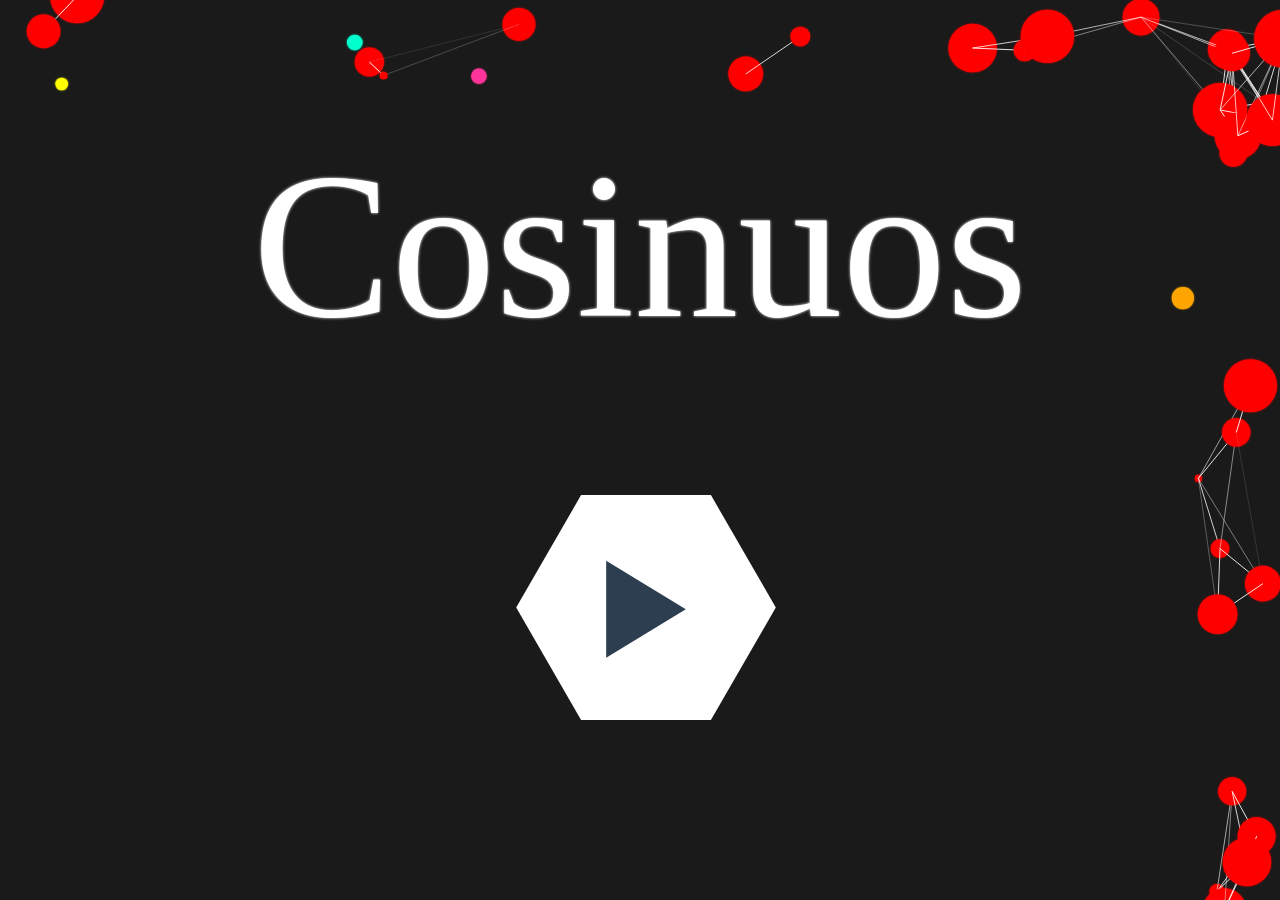
==== index.html @ 5cd54910 "Update index.html" ====
<!DOCTYPE html>
<html>
<head>
<meta charset="UTF-8" />
<title>Cosinuos</title>

<meta name="viewport" content="width=device-width, user-scalable=no, initial-scale=1, maximum-scale=1">

<style>
a{cursor:pointer;}
html,body,div,dl,dt,dd,ul,ol,li,h1,h2,h3,h4,h5,h6,pre,code,form,fieldset,legend,input,textarea,p,blockquote,th,td{margin:0;padding:0;}
table{border-collapse:collapse;border-spacing:0;}
fieldset,img{border:0;}
address,caption,cite,code,dfn,em,strong,th,var{font-style:normal;font-weight:normal;}
li{list-style:none;}
caption,th{text-align:left;}
/* h1,h2,h3,h4,h5,h6{font-size:100%;} */
q:before,q:after{content:'';}
abbr,acronym {border:0;font-variant:normal;}
sup {vertical-align:text-top;}
sub {vertical-align:text-bottom;}
input,textarea,select{font-family:inherit;font-size:inherit;font-weight:inherit;outline-style:none;outline-width:0pt;}
legend{color:#000;}
a:focus,object,h1,h2,h3,h4,h5,h6{-moz-outline-style: none; border:0px;}
/*input[type="Submit"]{cursor:pointer;}*/
strong {font-weight: bold;}

body {
	overflow: hidden;
	font-family: Helvetica, Arial, sans-serif;
	color: #333333;
	font-size: 11px;
	background-color: #222222;
	
	
		color: #fff;
	background: #17181c;
	font: 300 1em 'Fira Sans', sans-serif;
	-webkit-box-pack: center;
		-ms-flex-pack: center;
			justify-content: center;
	-ms-flex-line-pack: center;
		align-content: center;
	-webkit-box-align: center;
		-ms-flex-align: center;
			align-items: center;
	text-align: center;
	min-height: 100vh;
	display: -webkit-box;
	display: -ms-flexbox;
	display: flex;
	
	-webkit-user-select: none;
	-moz-user-select: none;
	-ms-user-select: none;
}

canvas {
  background-color: #111111;
}

.ui {
  font-family: Arial, Helvetica, sans-serif;
  font-size: 10px;
  color: #999999;
  text-align: left;
  padding: 8px;
  background-color: rgba(0,0,0,0.5);
  position: absolute;
  z-index: 2;
  margin: 0;
}

#message {
  padding: 0px;
  width: 100%;
  height: 100%;
  background-color: transparent;
  text-align: center;
}

#status {
  position: absolute;
  left: 25%;
  top: 25%;
  width: 50%;
  height: 50%;
  padding: 8px;
  display: none;
}


#title {
  margin-bottom: 20px;
  color: #eeeeee;
  font-size: 2vw;
  
}

.ui ul {
  margin: 10px 0 10px 0;
  text-align: left;
}


#startButton {
    position: absolute;
    left: 38%;
    top: 55%;
    height: 25%;
    width: 25%;
    z-index: 99999999;
    cursor: pointer;
}

#header {
  position: absolute;
  left: 20%;
  top: 10%;
  text-align: center;
  font-family: Arial, Helvetica, sans-serif;
  font-size: 15vw ;
  text-decoration: none;
  color: white;
  text-shadow: 0 1px 0 #ccc,
               0 2px 0 #c9c9c9,
               0 3px 0 #bbb,
               0 4px 0 #b9b9b9,
               0 5px 0 #aaa,
               0 6px 1px rgba(0,0,0,.1),
               0 0 5px rgba(0,0,0,.1),
               0 1px 3px rgba(0,0,0,.3),
               0 3px 5px rgba(0,0,0,.2),
               0 5px 10px rgba(0,0,0,.25),
               0 10px 10px rgba(0,0,0,.2),
               0 20px 20px rgba(0,0,0,.15);
			   text-shadow: 0px 5px 50px #666;
}

p {
	position: relative;
	top: 30%;
}
	

</style>
</head>
<body>
<canvas id='world'></canvas>
<div id="status" class="ui" onselectstart = "return false"></div>
<div id="message" class="ui" onselectstart = "return false">
<br><br><br><br><br><br><br>
	<br>
  <h2 id="title"></h2>
  <br>
 <!--<div id="startButton" onClick = "init" onselectstart = "return false">-->
<img id="startButton" src="btn_resume.svg"  onselectstart = "return false" >
 <!--</div>-->
 <br>
 <br>
 <!--<div id="help" onClick = "alert(help)" onselectstart = "return false">
 <p>Help</p>
 </div>-->

</div>

<script type="text/javascript">
var tlength = 70;
var pquantity = 35;
var equantity = 30;

var pv = 15;
var pa = 1;
var ps = 10;

var enemvx = 0.8;
var enemvy = 0.8;
var enemforce = 0.4;

var enemsize = 50;
var minimsize = 11;
var consize = 11;
var livesize = 11;
var slowsize = 11;
var stabsize = 11;
var particlesize = 15;
var tsize = 7;

var boostchange = 1;
var minimchange = 1;
var conchange = 1;
var stabchange = 1;
var boostdinst = 300;
var boostsize = 3.5;
var boostchance = 0.996;
var minimchance = 0.997;
var livechance = 0.997;
var slowchance = 0.7;
var conchance = 0.8;
var stabchance = 0.75;


var	mindist = 50000;
var diedist = 40;
var springconst = 0.00001;
var linew = 1;

var linecolor = "white";
var undegroundcolor = "#1a1a1a";
var pcolor = "255, 255, 255";
var enemcolor = '#ff0000'
var boostcolor = '#00ffcc';
var playerbfill = '#167a66';
var playerbstroke = '#00ffcc';
var tcolor = '#648d93';
var playercolor = '#8ff1ff';
var minimcolor = "#cc00cc";
var livecolor = "lime";
var slowcolor = "yellow";
var concolor = "orange";
var textcolor = "white";
var stabcolor = "#ff3399";

var alpha = 1;
var blur = 2;
var life = 3;

var isMobile = (navigator.userAgent.toLowerCase().indexOf('android') != -1) || (navigator.userAgent.toLowerCase().indexOf('iphone') != -1);
var w = window.innerWidth;
var h = window.innerHeight;
var fk;
var tk = 1.3;

if (isMobile){
	fk = 1200;
	blur = 0;
	mindist = 10000;
	enemsize = 40;
	enemvx = 0.4;
	enemvy = 0.4;
	equantity = 24;
	particlesize = 18;
	tk = 1.5;
} else {
	fk = 2000;
}


var res = enemsize;
var rmd = mindist;
var revx = enemvx;
var revy = enemvy;



var hk = h / fk;
var wk = w / fk;
var k = Math.sqrt(wk*hk);
var canvas;
var ctx;

var status;
var message;
var title;
var startButton;

var enemies = [];
var boosts = [];
var minims = [];
var particles = [];
var slows = [];
var lives = [];
var cons = [];
var stabs = [];
var player;

var mouseX = w / 2;
var mouseY = h / 2;
var mouseIsDown = false;

var playing = false;
var finished = false;
var score = 0;
var time = 0;

var velocity = { x: -1.3, y: 1 };
var difficulty = 1;
var svelocity;
var interval;
function init(){
	
	canvas = document.getElementById('world');
	status = document.getElementById('status');
	message = document.getElementById('message');
	title = document.getElementById('title');
	startButton = document.getElementById('startButton');
	
	if (canvas && canvas.getContext) {
		ctx = canvas.getContext('2d');
		
		// Register event listeners
		document.addEventListener('mousemove', documentMouseMoveHandler, false);
		document.addEventListener('mousedown', documentMouseDownHandler, false);
		document.addEventListener('mouseup', documentMouseUpHandler, false);
		canvas.addEventListener('touchstart', documentTouchStartHandler, false);
		document.addEventListener('touchmove', documentTouchMoveHandler, false);
		document.addEventListener('touchend', documentTouchEndHandler, false);
		window.addEventListener('resize', windowResizeHandler, false);
		startButton.addEventListener('mousedown', startButtonClickHandler, false);
		startButton.addEventListener('touchstart', startButtonClickHandler, false);
		player = new player();
		
		windowResizeHandler();
		
		setInterval(loop, 1000 / 60);
	}
}

function startButtonClickHandler(event){
	event.preventDefault();
	
	if( playing == false ) {
		playing = true;
		clearInterval(interval);
		enemies = [];
		boosts = [];
		score = 0;
		difficulty = 1;
		life = 3;
		
		player.trail = [];
		mouseX = w / 2;
		mouseY = h / 2;
		player.position.x = mouseX;
		player.position.y = mouseY;
		player.boost = 0;
		
		message.style.display = 'none';
		
	}
}

function gameOver() {
	playing = false;
    setTimeout(function(){
		message.style.display = 'block';
		finished = true;
		interval = setInterval(function(){
			color = Math.round(Math.random()*256) + ',' + Math.round(Math.random()*256) + ',' + Math.round(Math.random()*256) + '';
			var p = {}
			p.x = Math.random() * w;
			p.y = Math.random() * h;
			createParticles(p, 50, 30, color);
		},800);
	}, 10);
}

function documentMouseMoveHandler(event){
	if( mouseIsDown ){
		mouseX = event.clientX - 10;
		mouseY = event.clientY - 10;
	}
}

function documentMouseDownHandler(event){
	mouseIsDown = true;
	mouseX = event.clientX - 10;
	mouseY = event.clientY - 10;
}

function documentMouseUpHandler(event) {
	mouseIsDown = false;
}

function documentTouchStartHandler(event) {
	if(event.touches.length == 1) {
		event.preventDefault();
		
		mouseX = event.touches[0].pageX - 10*wk;
		mouseY = event.touches[0].pageY - 20*hk;
		
		mouseIsDown = true;
	}
}

function documentTouchMoveHandler(event) {
	if(event.touches.length == 1) {
		event.preventDefault();
	
		mouseX = event.touches[0].pageX - 10*wk;
		mouseY = event.touches[0].pageY - 20*hk;
	}
}

function documentTouchEndHandler(event) {
	mouseIsDown = false;
}

function windowResizeHandler() {
	w = window.innerWidth;
	h = window.innerHeight;
	
	canvas.width = w;
	canvas.height = h;
	wk = w/fk;
	hk = h/fk;
	k = Math.sqrt(wk*hk);
	var cvx = 0;
	var cvy = 0;
	
	canvas.style.position = 'absolute';
	canvas.style.left = cvx + 'px';
	canvas.style.top = cvy + 'px';
	
	message.style.left = 0 + 'px';
	message.style.top = 0  + 'px';
}

function createParticles( position, pq, psize, color ) {
	var q = 10 + ( Math.random() * pq );
	
	for (var i = 0; i < q; i++) {
		var p = new particle();
		p.color = color;
		p.position.x = position.x + ( Math.sin(q) * ps );
		p.position.y = position.y + ( Math.cos(q) * ps );
		p.velocity = { x: rpm() * Math.random() * pv * k, y: rpm() * Math.random() * pv * k };
		p.alpha = pa;
		p.size = Math.random() * psize;
		particles.push( p );
	}
}

function loop() {
	ctx.globalAlpha = alpha;
	ctx.fillStyle = undegroundcolor;
	ctx.fillRect(0, 0, w, h);
	svelocity = { x: velocity.x * difficulty, y: velocity.y * difficulty };
  
	var i, j, ilen, jlen;
  
	if( playing ) {
		difficulty += 0.0008;
		pp = {}
		pp.position = clonePosition(player);
		
		player.position.x += ( mouseX - player.position.x ) * player.v;
		player.position.y += ( mouseY - player.position.y ) * player.v;
		
		score += 0.1 * difficulty;

		player.boost = Math.max( player.boost - boostchange, 0 );
		player.minim = Math.max( player.minim - minimchange, 0 );
		player.con = Math.max( player.con - conchange, 0 );
		player.stab = Math.max( player.stab - stabchange, 0 );
		
		if ( player.boost > 0 && ( player.boost > 100 || player.boost % 3 != 0 ) ) {
			drawpboost();
		}
		
		
		if ( player.minim > 0 ){
			res = enemsize/2;
			alpha = 0.5;
		} else {
			res = enemsize;
			alpha = 1;
		}
		
		if ( player.con > 0 ){
			rmd = mindist;
		} else {
			rmd = 0;
		}
		
		if ( player.stab > 0 ){
			revx = 0;
			revy = 0;
		} else {
			revx = enemvy;
			revy = enemvx;
		}
		
		
		
		var t = {};
		t.position = {x: player.position.x, y: player.position.y}
		player.trail.push( t );
		
		drawtrail();
		
		if( player.trail.length > tlength ) {
			player.trail.shift();
		}

		drawplayer();
	}
  
	if( playing && ( player.position.x < 0 || player.position.x > w || player.position.y < 0 || player.position.y > h ) ) {
		gameOver();
	}
  
	for( i = 0; i < enemies.length; i++ ) {
		p = enemies[i];
		
		if( playing ) {
			if( player.boost > 0 && distanceTo( p, player ) < (player.size*boostsize + p.size )*k ) {
				createParticles( p.position, pquantity, particlesize, pcolor  );
				enemies.splice( i, 1 );
				i --;
				score += 20;
				continue;
			}
			else if(col(player, p)) {
				life -= 1;
				createParticles( p.position, pquantity, particlesize, pcolor  );
				enemies.splice( i, 1 );
				i --;
				if (life <= 0 ){
					createParticles( player.position, pquantity );;
					gameOver();
				}
			}
		}

		drawenemy();
		
		for(var j = i + 1; j < enemies.length; ++j){
			var p1 = p;
			var p2 = enemies[ j ];
			var dx = p1.position.x - p2.position.x;
			var dy = p1.position.y - p2.position.y;
			var dSquare = dx*dx + dy*dy;
			
			if(dSquare < rmd*k){
				
				p1.vx -= dx * springconst;
				p1.vy -= dy * springconst;
				p2.vx += dx * springconst;
				p2.vy += dy * springconst;
				
				ctx.lineWidth = ( 1 - dSquare / (rmd*k)) * linew;
				if(linew > 0) {
					drawenemline(p1, p2);
				}
			}
		}
		
		

		p.position.x += svelocity.x * p.force + p.vx;
		p.position.y += svelocity.y * p.force + p.vy;
		
		if( p.position.x < 0 - p.size*k - diedist*k || p.position.y > h+p.size*k+diedist*k ) {
			enemies.splice( i, 1 );
			i --;
		}
	}
    
    for( i = 0; i < boosts.length; i++ ) {
        p = boosts[i];
      
		if(col(player, p)) {
        player.boost = 500;
			
			for( j = 0; j < enemies.length; j++ ) {
				e = enemies[j];
			
				if( distanceTo( player, e ) < boostdinst*k ) {
					createParticles( e.position, pquantity, particlesize, pcolor  )
					enemies.splice( j, 1 );
					j--;
					score += 100;
				}
			}
        }    
		drawboost();
      
		p.position.x += svelocity.x * p.force;
		p.position.y += svelocity.y * p.force;
      
		if( p.position.x < 0 || p.position.y > h || player.boost != 0 ) {
			boosts.splice( i, 1 );
			i --;
		}
    }
	
	for( i = 0; i < minims.length; i++ ) {
        p = minims[i];
      
		if(col(player, p)) {
			player.minim = 500;
			minims.splice( i, 1 );
			i --;
        }    
		
		drawminim();
      
		p.position.x += svelocity.x * p.force;
		p.position.y += svelocity.y * p.force;
      
		if( p.position.x < 0 || p.position.y > h) {
			minims.splice( i, 1 );
			i --;
		}
    }
	
	for( i = 0; i < cons.length; i++ ) {
        p = cons[i];
      
		if(col(player, p)) {
			player.con = 500;
			cons.splice( i, 1 );
			i --;
        }    
		
		drawcon();
      
		p.position.x += svelocity.x * p.force;
		p.position.y += svelocity.y * p.force;
      
		if( p.position.x < 0 || p.position.y > h) {
			cons.splice( i, 1 );
			i --;
		}
    }
	
	for( i = 0; i < stabs.length; i++ ) {
        p = stabs[i];
      
		if(col(player, p)) {
			player.stab = 1000;
			stabs.splice( i, 1 );
			i --;
        }    

		drawstab();
      
		p.position.x += svelocity.x * p.force;
		p.position.y += svelocity.y * p.force;
      
		if( p.position.x < 0 || p.position.y > h) {
			stabs.splice( i, 1 );
			i --;
		}
    }
	
	
	for( i = 0; i < lives.length; i++ ) {
        p = lives[i];
      
		if(col(player, p)) {
			life += 1;
			lives.splice( i, 1 );
			i --;
        }    

		drawlive();
      
		p.position.x += svelocity.x * p.force;
		p.position.y += svelocity.y * p.force;
      
		if( p.position.x < 0 || p.position.y > h) {
			lives.splice( i, 1 );
			i --;
		}
    }
	
	for( i = 0; i < slows.length; i++ ) {
        p = slows[i];
      
		if(col(player, p)) {
			difficulty /= 1.4;
			slows.splice( i, 1 );
			i --;
        }    

		drawslow();
      
		p.position.x += svelocity.x * p.force;
		p.position.y += svelocity.y * p.force;
      
		if( p.position.x < 0 || p.position.y > h) {
			slows.splice( i, 1 );
			i --;
		}
    }
    
    if( enemies.length < equantity * difficulty ) {
      enemies.push( positionNewOrganism( new enemy() ) )
    }
    
    if( boosts.length < 1 && Math.random() > boostchance && player.boost == 0 ) {
      boosts.push( positionNewOrganism( new boost() ) );
    }
	
	if( minims.length < 1 && Math.random() > minimchance && player.minim == 0 ) {
      minims.push( positionNewOrganism( new minim() ) );
    }
	
	if( lives.length < 1 && Math.random() > livechance ) {
      lives.push( positionNewOrganism( new live() ) );
    }
	
	if( slows.length < 1 && Math.random() > slowchance ) {
      slows.push( positionNewOrganism( new slow() ) );
    }
	
	if( cons.length < 1 && Math.random() > conchance ) {
      cons.push( positionNewOrganism( new con() ) );
    }
	
	if( stabs.length < 1 && Math.random() > stabchance ) {
      stabs.push( positionNewOrganism( new stab() ) );
    }
  
    for( i = 0; i < particles.length; i++ ) {
		p = particles[i];
		
		p.velocity.x += ( svelocity.x - p.velocity.x ) * 0.04;
		p.velocity.y += ( svelocity.y - p.velocity.y ) * 0.04;
		
		p.position.x += p.velocity.x;
		p.position.y += p.velocity.y;
		
		p.alpha -= 0.02;
    
		drawparticle();
		
		if( p.alpha <= 0 ) {
			particles.splice( i, 1 );
		}
    }
  
    if( playing ) {
		scoreText = 'Score:' + Math.round( score ) + '';
		drawtext(scoreText, w/30*tk, h/8);
		drawtext("lives:" + life, w - w/5.4*tk, h/8);
	} else {
		alpha = 1;
		drawtitle();
		if( finished ){
			drawfinalscore();
		}
	}
}

function positionNewOrganism( p ) {
	if( Math.random() > 0.5 ) {
		p.position.x = Math.random() * w+p.size*k;
		p.position.y = -p.size*k;
    }
	else {
		p.position.x = w + p.size*k+diedist*k;
		p.position.y = Math.random() * h;
    }	
  
    return p;
}
  


function distanceTo(p, q) {
	var dx = p.position.x-q.position.x;
	var dy = p.position.y-q.position.y;
	return Math.sqrt(dx*dx + dy*dy);
};
function clonePosition(p) {
	return { x: p.position.x, y: p.position.y };
};

function col(player, p){
	return distanceTo( player, p) < ( player.size + p.size ) * k && playing;
}

function rpm() {
	var rand = Math.random();
	rand = Math.round(rand);
	if(rand > 0.4) {
		return 1;
	}else {
		return -1;
	}
}

function player() {
	this.position = { x: 0, y: 0 };
	this.v = 0.13;
	this.trail = [];
	this.size = 17;
	this.boost = 0;
	this.minim = 0;
	this.con = 0;
	this.stab = 100;
}



function enemy() {
    this.color = enemcolor;
	this.position = { x: 0, y: 0 };
    this.size = 6 + ( Math.random() * res );
    this.force = 1 + ( Math.random() * enemforce );
	this.vx = Math.random() * revx * rpm();
	this.vy = Math.random() * revy * rpm();
}



function boost() {
  this.color = boostcolor;
  this.position = { x: 0, y: 0 };
  this.size = 10 + Math.random() * 4 * boostsize;
  this.force = 1 + ( Math.random() * 0.4 );
}

function minim() {
  this.color = minimcolor;
  this.position = { x: 0, y: 0 };
  this.size = 10 + Math.random() * minimsize;
  this.force = 1 + ( Math.random() * 0.4 );
}

function live() {
  this.color = livecolor;
  this.position = { x: 0, y: 0 };
  this.size = 10 + Math.random() * livesize;
  this.force = 1 + ( Math.random() * 0.4 );
}


function slow() {
  this.color = slowcolor;
  this.position = { x: 0, y: 0 };
  this.size = 10 + Math.random() * slowsize;
  this.force = 1 + ( Math.random() * 0.4 );
}

function con() {
  this.color = concolor;
  this.position = { x: 0, y: 0 };
  this.size = 10 + Math.random() * consize;
  this.force = 1 + ( Math.random() * 0.4 );
}

function stab() {
  this.color = stabcolor;
  this.position = { x: 0, y: 0 };
  this.size = 10 + Math.random() * stabsize;
  this.force = 1 + ( Math.random() * 0.4 );
}

function particle() {
  this.position = { x: 0, y: 0 };
  this.force = 1 + ( Math.random() * 0.4 );
  this.color = pcolor;
}



/**GL**/
function drawtext(text, x, y) { 
	ctx.fillStyle = textcolor;
	ctx.font = w/20*tk +"px Verdana";
	ctx.textAlign = 'left';
	ctx.shadowBlur = 0;
    ctx.fillText(text, x, y);
}


  
function drawplayer(){
	ctx.shadowBlur = blur;
	ctx.shadowColor = playercolor;
	ctx.beginPath();
	ctx.fillStyle = playercolor;
	ctx.arc(player.position.x, player.position.y, player.size*k, 0, Math.PI*2, true);
	ctx.fill();
}

function drawtrail(){
	ctx.shadowBlur = blur;
	ctx.shadowColor = tcolor;
	ctx.beginPath();
	ctx.strokeStyle = tcolor;
	ctx.lineWidth = tsize*k;
	ctx.shadowColor = tcolor;
	
	for( i = 0, ilen = player.trail.length; i < ilen; i++ ) {
		p = player.trail[i];
	
		ctx.lineTo( p.position.x, p.position.y );
	
		p.position.x += svelocity.x;
		p.position.y += svelocity.y;
	}
	
	ctx.stroke();
	ctx.closePath();
}

function drawenemy(){
	ctx.shadowBlur = blur;
	ctx.shadowColor = enemcolor;
	ctx.beginPath();
	ctx.fillStyle = enemcolor;
	ctx.arc(p.position.x, p.position.y, p.size*k, 0, Math.PI*2, true);
	ctx.fill();
}

function drawboost(){
	ctx.shadowBlur = blur;
	ctx.shadowColor = boostcolor;
	ctx.beginPath();
	ctx.fillStyle = p.color;
	ctx.arc(p.position.x, p.position.y, p.size*k, 0, Math.PI*2, true);
	ctx.fill();
}

function drawpboost(){
	ctx.shadowBlur = blur*2;
	ctx.shadowColor = playerbstroke;
	ctx.beginPath();
	ctx.fillStyle = playerbfill;
	ctx.strokeStyle = playerbstroke;
	ctx.arc(player.position.x, player.position.y, player.size*boostsize*k, 0, Math.PI*2, true);
	ctx.lineWidth = 6*k;
	ctx.fill();
	ctx.stroke();
}

function drawminim(){
	ctx.shadowBlur = blur;
	ctx.shadowColor = minimcolor;
	ctx.beginPath();
	ctx.fillStyle = p.color;
	ctx.arc(p.position.x, p.position.y, p.size*k, 0, Math.PI*2, true);
	ctx.fill();
}

function drawlive(){
	ctx.shadowBlur = blur;
	ctx.shadowColor = livecolor;
	ctx.beginPath();
	ctx.fillStyle = p.color;
	ctx.arc(p.position.x, p.position.y, p.size*k, 0, Math.PI*2, true);
	ctx.fill();
}

function drawslow(){
	ctx.shadowBlur = blur;
	ctx.shadowColor = slowcolor;
	ctx.beginPath();
	ctx.fillStyle = p.color;
	ctx.arc(p.position.x, p.position.y, p.size*k, 0, Math.PI*2, true);
	ctx.fill();
}

function drawcon(){
	ctx.shadowBlur = blur;
	ctx.shadowColor = concolor;
	ctx.beginPath();
	ctx.fillStyle = p.color;
	ctx.arc(p.position.x, p.position.y, p.size*k, 0, Math.PI*2, true);
	ctx.fill();
}

function drawstab(){
	ctx.shadowBlur = blur;
	ctx.shadowColor = stabcolor;
	ctx.beginPath();
	ctx.fillStyle = p.color;
	ctx.arc(p.position.x, p.position.y, p.size*k, 0, Math.PI*2, true);
	ctx.fill();
}

function drawenemline(p1, p2){
	ctx.shadowBlur = 0;
	ctx.beginPath();
	ctx.strokeStyle = linecolor;
	ctx.moveTo( p1.position.x, p1.position.y );
	ctx.lineTo( p2.position.x, p2.position.y );
	ctx.stroke();
	ctx.closePath();
}

function drawparticle(){
	ctx.shadowBlur = 0;
	ctx.fillStyle = 'rgba(' + p.color + ',' + Math.max(p.alpha,0)+')'
	ctx.fillRect( p.position.x, p.position.y, p.size*k, p.size*k );
}

function drawfinalscore(){
	var text = 'Game Over! (' + Math.round( score ) + ' points)';
	ctx.textAlign = 'center';
	ctx.fillStyle = textcolor;
	ctx.font = w/30*tk +"px Verdana";
	ctx.shadowBlur = blur;
	ctx.shadowColor = textcolor;
    ctx.fillText(text, w/2, h/3*tk);
}

function drawtitle(){
	ctx.shadowBlur = blur*1.5;
	ctx.shadowColor = textcolor;
	var text = 'Cosinuos';
	ctx.textAlign = 'center';
	ctx.fillStyle = textcolor;
	ctx.font = w/8*tk +"px Verdana";
    ctx.fillText(text, w/2, h/3.7*tk);
}

init();

var help = "a                 a"
</script>
</body>
</html>
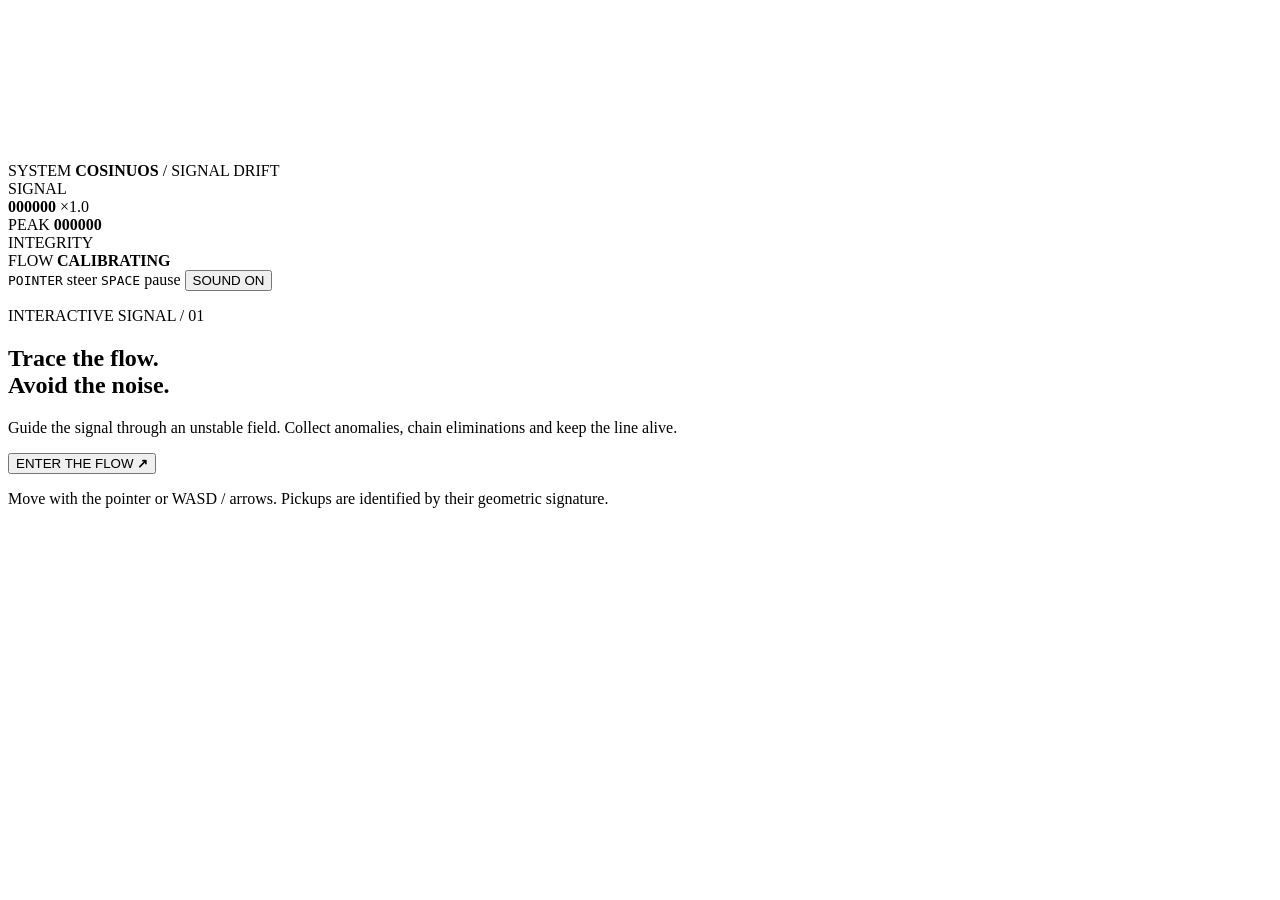
==== commit 364117f6: "refactor: split game shell from runtime and styles" ====
--- a/index.html
+++ b/index.html
@@ -1,1018 +1,90 @@
-<!DOCTYPE html>
-<html>
-<head>
-<meta charset="UTF-8" />
-<title>Cosinuos</title>
-
-<meta name="viewport" content="width=device-width, user-scalable=no, initial-scale=1, maximum-scale=1">
-
-<style>
-a{cursor:pointer;}
-html,body,div,dl,dt,dd,ul,ol,li,h1,h2,h3,h4,h5,h6,pre,code,form,fieldset,legend,input,textarea,p,blockquote,th,td{margin:0;padding:0;}
-table{border-collapse:collapse;border-spacing:0;}
-fieldset,img{border:0;}
-address,caption,cite,code,dfn,em,strong,th,var{font-style:normal;font-weight:normal;}
-li{list-style:none;}
-caption,th{text-align:left;}
-/* h1,h2,h3,h4,h5,h6{font-size:100%;} */
-q:before,q:after{content:'';}
-abbr,acronym {border:0;font-variant:normal;}
-sup {vertical-align:text-top;}
-sub {vertical-align:text-bottom;}
-input,textarea,select{font-family:inherit;font-size:inherit;font-weight:inherit;outline-style:none;outline-width:0pt;}
-legend{color:#000;}
-a:focus,object,h1,h2,h3,h4,h5,h6{-moz-outline-style: none; border:0px;}
-/*input[type="Submit"]{cursor:pointer;}*/
-strong {font-weight: bold;}
-
-body {
-	overflow: hidden;
-	font-family: Helvetica, Arial, sans-serif;
-	color: #333333;
-	font-size: 11px;
-	background-color: #222222;
-	
-	
-		color: #fff;
-	background: #17181c;
-	font: 300 1em 'Fira Sans', sans-serif;
-	-webkit-box-pack: center;
-		-ms-flex-pack: center;
-			justify-content: center;
-	-ms-flex-line-pack: center;
-		align-content: center;
-	-webkit-box-align: center;
-		-ms-flex-align: center;
-			align-items: center;
-	text-align: center;
-	min-height: 100vh;
-	display: -webkit-box;
-	display: -ms-flexbox;
-	display: flex;
-	
-	-webkit-user-select: none;
-	-moz-user-select: none;
-	-ms-user-select: none;
-}
-
-canvas {
-  background-color: #111111;
-}
-
-.ui {
-  font-family: Arial, Helvetica, sans-serif;
-  font-size: 10px;
-  color: #999999;
-  text-align: left;
-  padding: 8px;
-  background-color: rgba(0,0,0,0.5);
-  position: absolute;
-  z-index: 2;
-  margin: 0;
-}
-
-#message {
-  padding: 0px;
-  width: 100%;
-  height: 100%;
-  background-color: transparent;
-  text-align: center;
-}
-
-#status {
-  position: absolute;
-  left: 25%;
-  top: 25%;
-  width: 50%;
-  height: 50%;
-  padding: 8px;
-  display: none;
-}
-
-
-#title {
-  margin-bottom: 20px;
-  color: #eeeeee;
-  font-size: 2vw;
-  
-}
-
-.ui ul {
-  margin: 10px 0 10px 0;
-  text-align: left;
-}
-
-
-#startButton {
-    position: absolute;
-    left: 38%;
-    top: 55%;
-    height: 25%;
-    width: 25%;
-    z-index: 99999999;
-    cursor: pointer;
-}
-
-#header {
-  position: absolute;
-  left: 20%;
-  top: 10%;
-  text-align: center;
-  font-family: Arial, Helvetica, sans-serif;
-  font-size: 15vw ;
-  text-decoration: none;
-  color: white;
-  text-shadow: 0 1px 0 #ccc,
-               0 2px 0 #c9c9c9,
-               0 3px 0 #bbb,
-               0 4px 0 #b9b9b9,
-               0 5px 0 #aaa,
-               0 6px 1px rgba(0,0,0,.1),
-               0 0 5px rgba(0,0,0,.1),
-               0 1px 3px rgba(0,0,0,.3),
-               0 3px 5px rgba(0,0,0,.2),
-               0 5px 10px rgba(0,0,0,.25),
-               0 10px 10px rgba(0,0,0,.2),
-               0 20px 20px rgba(0,0,0,.15);
-			   text-shadow: 0px 5px 50px #666;
-}
-
-p {
-	position: relative;
-	top: 30%;
-}
-	
-
-</style>
-</head>
-<body>
-<canvas id='world'></canvas>
-<div id="status" class="ui" onselectstart = "return false"></div>
-<div id="message" class="ui" onselectstart = "return false">
-<br><br><br><br><br><br><br>
-	<br>
-  <h2 id="title"></h2>
-  <br>
- <!--<div id="startButton" onClick = "init" onselectstart = "return false">-->
-<img id="startButton" src="btn_resume.svg"  onselectstart = "return false" >
- <!--</div>-->
- <br>
- <br>
- <!--<div id="help" onClick = "alert(help)" onselectstart = "return false">
- <p>Help</p>
- </div>-->
-
-</div>
-
-<script type="text/javascript">
-var tlength = 70;
-var pquantity = 35;
-var equantity = 30;
-
-var pv = 15;
-var pa = 1;
-var ps = 10;
-
-var enemvx = 0.8;
-var enemvy = 0.8;
-var enemforce = 0.4;
-
-var enemsize = 50;
-var minimsize = 11;
-var consize = 11;
-var livesize = 11;
-var slowsize = 11;
-var stabsize = 11;
-var particlesize = 15;
-var tsize = 7;
-
-var boostchange = 1;
-var minimchange = 1;
-var conchange = 1;
-var stabchange = 1;
-var boostdinst = 300;
-var boostsize = 3.5;
-var boostchance = 0.996;
-var minimchance = 0.997;
-var livechance = 0.997;
-var slowchance = 0.7;
-var conchance = 0.8;
-var stabchance = 0.75;
-
-
-var	mindist = 50000;
-var diedist = 40;
-var springconst = 0.00001;
-var linew = 1;
-
-var linecolor = "white";
-var undegroundcolor = "#1a1a1a";
-var pcolor = "255, 255, 255";
-var enemcolor = '#ff0000'
-var boostcolor = '#00ffcc';
-var playerbfill = '#167a66';
-var playerbstroke = '#00ffcc';
-var tcolor = '#648d93';
-var playercolor = '#8ff1ff';
-var minimcolor = "#cc00cc";
-var livecolor = "lime";
-var slowcolor = "yellow";
-var concolor = "orange";
-var textcolor = "white";
-var stabcolor = "#ff3399";
-
-var alpha = 1;
-var blur = 2;
-var life = 3;
-
-var isMobile = (navigator.userAgent.toLowerCase().indexOf('android') != -1) || (navigator.userAgent.toLowerCase().indexOf('iphone') != -1);
-var w = window.innerWidth;
-var h = window.innerHeight;
-var fk;
-var tk = 1.3;
-
-if (isMobile){
-	fk = 1200;
-	blur = 0;
-	mindist = 10000;
-	enemsize = 40;
-	enemvx = 0.4;
-	enemvy = 0.4;
-	equantity = 24;
-	particlesize = 18;
-	tk = 1.5;
-} else {
-	fk = 2000;
-}
-
-
-var res = enemsize;
-var rmd = mindist;
-var revx = enemvx;
-var revy = enemvy;
-
-
-
-var hk = h / fk;
-var wk = w / fk;
-var k = Math.sqrt(wk*hk);
-var canvas;
-var ctx;
-
-var status;
-var message;
-var title;
-var startButton;
-
-var enemies = [];
-var boosts = [];
-var minims = [];
-var particles = [];
-var slows = [];
-var lives = [];
-var cons = [];
-var stabs = [];
-var player;
-
-var mouseX = w / 2;
-var mouseY = h / 2;
-var mouseIsDown = false;
-
-var playing = false;
-var finished = false;
-var score = 0;
-var time = 0;
-
-var velocity = { x: -1.3, y: 1 };
-var difficulty = 1;
-var svelocity;
-var interval;
-function init(){
-	
-	canvas = document.getElementById('world');
-	status = document.getElementById('status');
-	message = document.getElementById('message');
-	title = document.getElementById('title');
-	startButton = document.getElementById('startButton');
-	
-	if (canvas && canvas.getContext) {
-		ctx = canvas.getContext('2d');
-		
-		// Register event listeners
-		document.addEventListener('mousemove', documentMouseMoveHandler, false);
-		document.addEventListener('mousedown', documentMouseDownHandler, false);
-		document.addEventListener('mouseup', documentMouseUpHandler, false);
-		canvas.addEventListener('touchstart', documentTouchStartHandler, false);
-		document.addEventListener('touchmove', documentTouchMoveHandler, false);
-		document.addEventListener('touchend', documentTouchEndHandler, false);
-		window.addEventListener('resize', windowResizeHandler, false);
-		startButton.addEventListener('mousedown', startButtonClickHandler, false);
-		startButton.addEventListener('touchstart', startButtonClickHandler, false);
-		player = new player();
-		
-		windowResizeHandler();
-		
-		setInterval(loop, 1000 / 60);
-	}
-}
-
-function startButtonClickHandler(event){
-	event.preventDefault();
-	
-	if( playing == false ) {
-		playing = true;
-		clearInterval(interval);
-		enemies = [];
-		boosts = [];
-		score = 0;
-		difficulty = 1;
-		life = 3;
-		
-		player.trail = [];
-		mouseX = w / 2;
-		mouseY = h / 2;
-		player.position.x = mouseX;
-		player.position.y = mouseY;
-		player.boost = 0;
-		
-		message.style.display = 'none';
-		
-	}
-}
-
-function gameOver() {
-	playing = false;
-    setTimeout(function(){
-		message.style.display = 'block';
-		finished = true;
-		interval = setInterval(function(){
-			color = Math.round(Math.random()*256) + ',' + Math.round(Math.random()*256) + ',' + Math.round(Math.random()*256) + '';
-			var p = {}
-			p.x = Math.random() * w;
-			p.y = Math.random() * h;
-			createParticles(p, 50, 30, color);
-		},800);
-	}, 10);
-}
-
-function documentMouseMoveHandler(event){
-	if( mouseIsDown ){
-		mouseX = event.clientX - 10;
-		mouseY = event.clientY - 10;
-	}
-}
-
-function documentMouseDownHandler(event){
-	mouseIsDown = true;
-	mouseX = event.clientX - 10;
-	mouseY = event.clientY - 10;
-}
-
-function documentMouseUpHandler(event) {
-	mouseIsDown = false;
-}
-
-function documentTouchStartHandler(event) {
-	if(event.touches.length == 1) {
-		event.preventDefault();
-		
-		mouseX = event.touches[0].pageX - 10*wk;
-		mouseY = event.touches[0].pageY - 20*hk;
-		
-		mouseIsDown = true;
-	}
-}
-
-function documentTouchMoveHandler(event) {
-	if(event.touches.length == 1) {
-		event.preventDefault();
-	
-		mouseX = event.touches[0].pageX - 10*wk;
-		mouseY = event.touches[0].pageY - 20*hk;
-	}
-}
-
-function documentTouchEndHandler(event) {
-	mouseIsDown = false;
-}
-
-function windowResizeHandler() {
-	w = window.innerWidth;
-	h = window.innerHeight;
-	
-	canvas.width = w;
-	canvas.height = h;
-	wk = w/fk;
-	hk = h/fk;
-	k = Math.sqrt(wk*hk);
-	var cvx = 0;
-	var cvy = 0;
-	
-	canvas.style.position = 'absolute';
-	canvas.style.left = cvx + 'px';
-	canvas.style.top = cvy + 'px';
-	
-	message.style.left = 0 + 'px';
-	message.style.top = 0  + 'px';
-}
-
-function createParticles( position, pq, psize, color ) {
-	var q = 10 + ( Math.random() * pq );
-	
-	for (var i = 0; i < q; i++) {
-		var p = new particle();
-		p.color = color;
-		p.position.x = position.x + ( Math.sin(q) * ps );
-		p.position.y = position.y + ( Math.cos(q) * ps );
-		p.velocity = { x: rpm() * Math.random() * pv * k, y: rpm() * Math.random() * pv * k };
-		p.alpha = pa;
-		p.size = Math.random() * psize;
-		particles.push( p );
-	}
-}
-
-function loop() {
-	ctx.globalAlpha = alpha;
-	ctx.fillStyle = undegroundcolor;
-	ctx.fillRect(0, 0, w, h);
-	svelocity = { x: velocity.x * difficulty, y: velocity.y * difficulty };
-  
-	var i, j, ilen, jlen;
-  
-	if( playing ) {
-		difficulty += 0.0008;
-		pp = {}
-		pp.position = clonePosition(player);
-		
-		player.position.x += ( mouseX - player.position.x ) * player.v;
-		player.position.y += ( mouseY - player.position.y ) * player.v;
-		
-		score += 0.1 * difficulty;
-
-		player.boost = Math.max( player.boost - boostchange, 0 );
-		player.minim = Math.max( player.minim - minimchange, 0 );
-		player.con = Math.max( player.con - conchange, 0 );
-		player.stab = Math.max( player.stab - stabchange, 0 );
-		
-		if ( player.boost > 0 && ( player.boost > 100 || player.boost % 3 != 0 ) ) {
-			drawpboost();
-		}
-		
-		
-		if ( player.minim > 0 ){
-			res = enemsize/2;
-			alpha = 0.5;
-		} else {
-			res = enemsize;
-			alpha = 1;
-		}
-		
-		if ( player.con > 0 ){
-			rmd = mindist;
-		} else {
-			rmd = 0;
-		}
-		
-		if ( player.stab > 0 ){
-			revx = 0;
-			revy = 0;
-		} else {
-			revx = enemvy;
-			revy = enemvx;
-		}
-		
-		
-		
-		var t = {};
-		t.position = {x: player.position.x, y: player.position.y}
-		player.trail.push( t );
-		
-		drawtrail();
-		
-		if( player.trail.length > tlength ) {
-			player.trail.shift();
-		}
-
-		drawplayer();
-	}
-  
-	if( playing && ( player.position.x < 0 || player.position.x > w || player.position.y < 0 || player.position.y > h ) ) {
-		gameOver();
-	}
-  
-	for( i = 0; i < enemies.length; i++ ) {
-		p = enemies[i];
-		
-		if( playing ) {
-			if( player.boost > 0 && distanceTo( p, player ) < (player.size*boostsize + p.size )*k ) {
-				createParticles( p.position, pquantity, particlesize, pcolor  );
-				enemies.splice( i, 1 );
-				i --;
-				score += 20;
-				continue;
-			}
-			else if(col(player, p)) {
-				life -= 1;
-				createParticles( p.position, pquantity, particlesize, pcolor  );
-				enemies.splice( i, 1 );
-				i --;
-				if (life <= 0 ){
-					createParticles( player.position, pquantity );;
-					gameOver();
-				}
-			}
-		}
-
-		drawenemy();
-		
-		for(var j = i + 1; j < enemies.length; ++j){
-			var p1 = p;
-			var p2 = enemies[ j ];
-			var dx = p1.position.x - p2.position.x;
-			var dy = p1.position.y - p2.position.y;
-			var dSquare = dx*dx + dy*dy;
-			
-			if(dSquare < rmd*k){
-				
-				p1.vx -= dx * springconst;
-				p1.vy -= dy * springconst;
-				p2.vx += dx * springconst;
-				p2.vy += dy * springconst;
-				
-				ctx.lineWidth = ( 1 - dSquare / (rmd*k)) * linew;
-				if(linew > 0) {
-					drawenemline(p1, p2);
-				}
-			}
-		}
-		
-		
-
-		p.position.x += svelocity.x * p.force + p.vx;
-		p.position.y += svelocity.y * p.force + p.vy;
-		
-		if( p.position.x < 0 - p.size*k - diedist*k || p.position.y > h+p.size*k+diedist*k ) {
-			enemies.splice( i, 1 );
-			i --;
-		}
-	}
-    
-    for( i = 0; i < boosts.length; i++ ) {
-        p = boosts[i];
-      
-		if(col(player, p)) {
-        player.boost = 500;
-			
-			for( j = 0; j < enemies.length; j++ ) {
-				e = enemies[j];
-			
-				if( distanceTo( player, e ) < boostdinst*k ) {
-					createParticles( e.position, pquantity, particlesize, pcolor  )
-					enemies.splice( j, 1 );
-					j--;
-					score += 100;
-				}
-			}
-        }    
-		drawboost();
-      
-		p.position.x += svelocity.x * p.force;
-		p.position.y += svelocity.y * p.force;
-      
-		if( p.position.x < 0 || p.position.y > h || player.boost != 0 ) {
-			boosts.splice( i, 1 );
-			i --;
-		}
-    }
-	
-	for( i = 0; i < minims.length; i++ ) {
-        p = minims[i];
-      
-		if(col(player, p)) {
-			player.minim = 500;
-			minims.splice( i, 1 );
-			i --;
-        }    
-		
-		drawminim();
-      
-		p.position.x += svelocity.x * p.force;
-		p.position.y += svelocity.y * p.force;
-      
-		if( p.position.x < 0 || p.position.y > h) {
-			minims.splice( i, 1 );
-			i --;
-		}
-    }
-	
-	for( i = 0; i < cons.length; i++ ) {
-        p = cons[i];
-      
-		if(col(player, p)) {
-			player.con = 500;
-			cons.splice( i, 1 );
-			i --;
-        }    
-		
-		drawcon();
-      
-		p.position.x += svelocity.x * p.force;
-		p.position.y += svelocity.y * p.force;
-      
-		if( p.position.x < 0 || p.position.y > h) {
-			cons.splice( i, 1 );
-			i --;
-		}
-    }
-	
-	for( i = 0; i < stabs.length; i++ ) {
-        p = stabs[i];
-      
-		if(col(player, p)) {
-			player.stab = 1000;
-			stabs.splice( i, 1 );
-			i --;
-        }    
-
-		drawstab();
-      
-		p.position.x += svelocity.x * p.force;
-		p.position.y += svelocity.y * p.force;
-      
-		if( p.position.x < 0 || p.position.y > h) {
-			stabs.splice( i, 1 );
-			i --;
-		}
-    }
-	
-	
-	for( i = 0; i < lives.length; i++ ) {
-        p = lives[i];
-      
-		if(col(player, p)) {
-			life += 1;
-			lives.splice( i, 1 );
-			i --;
-        }    
-
-		drawlive();
-      
-		p.position.x += svelocity.x * p.force;
-		p.position.y += svelocity.y * p.force;
-      
-		if( p.position.x < 0 || p.position.y > h) {
-			lives.splice( i, 1 );
-			i --;
-		}
-    }
-	
-	for( i = 0; i < slows.length; i++ ) {
-        p = slows[i];
-      
-		if(col(player, p)) {
-			difficulty /= 1.4;
-			slows.splice( i, 1 );
-			i --;
-        }    
-
-		drawslow();
-      
-		p.position.x += svelocity.x * p.force;
-		p.position.y += svelocity.y * p.force;
-      
-		if( p.position.x < 0 || p.position.y > h) {
-			slows.splice( i, 1 );
-			i --;
-		}
-    }
-    
-    if( enemies.length < equantity * difficulty ) {
-      enemies.push( positionNewOrganism( new enemy() ) )
-    }
-    
-    if( boosts.length < 1 && Math.random() > boostchance && player.boost == 0 ) {
-      boosts.push( positionNewOrganism( new boost() ) );
-    }
-	
-	if( minims.length < 1 && Math.random() > minimchance && player.minim == 0 ) {
-      minims.push( positionNewOrganism( new minim() ) );
-    }
-	
-	if( lives.length < 1 && Math.random() > livechance ) {
-      lives.push( positionNewOrganism( new live() ) );
-    }
-	
-	if( slows.length < 1 && Math.random() > slowchance ) {
-      slows.push( positionNewOrganism( new slow() ) );
-    }
-	
-	if( cons.length < 1 && Math.random() > conchance ) {
-      cons.push( positionNewOrganism( new con() ) );
-    }
-	
-	if( stabs.length < 1 && Math.random() > stabchance ) {
-      stabs.push( positionNewOrganism( new stab() ) );
-    }
-  
-    for( i = 0; i < particles.length; i++ ) {
-		p = particles[i];
-		
-		p.velocity.x += ( svelocity.x - p.velocity.x ) * 0.04;
-		p.velocity.y += ( svelocity.y - p.velocity.y ) * 0.04;
-		
-		p.position.x += p.velocity.x;
-		p.position.y += p.velocity.y;
-		
-		p.alpha -= 0.02;
-    
-		drawparticle();
-		
-		if( p.alpha <= 0 ) {
-			particles.splice( i, 1 );
-		}
-    }
-  
-    if( playing ) {
-		scoreText = 'Score:' + Math.round( score ) + '';
-		drawtext(scoreText, w/30*tk, h/8);
-		drawtext("lives:" + life, w - w/5.4*tk, h/8);
-	} else {
-		alpha = 1;
-		drawtitle();
-		if( finished ){
-			drawfinalscore();
-		}
-	}
-}
-
-function positionNewOrganism( p ) {
-	if( Math.random() > 0.5 ) {
-		p.position.x = Math.random() * w+p.size*k;
-		p.position.y = -p.size*k;
-    }
-	else {
-		p.position.x = w + p.size*k+diedist*k;
-		p.position.y = Math.random() * h;
-    }	
-  
-    return p;
-}
-  
-
-
-function distanceTo(p, q) {
-	var dx = p.position.x-q.position.x;
-	var dy = p.position.y-q.position.y;
-	return Math.sqrt(dx*dx + dy*dy);
-};
-function clonePosition(p) {
-	return { x: p.position.x, y: p.position.y };
-};
-
-function col(player, p){
-	return distanceTo( player, p) < ( player.size + p.size ) * k && playing;
-}
-
-function rpm() {
-	var rand = Math.random();
-	rand = Math.round(rand);
-	if(rand > 0.4) {
-		return 1;
-	}else {
-		return -1;
-	}
-}
-
-function player() {
-	this.position = { x: 0, y: 0 };
-	this.v = 0.13;
-	this.trail = [];
-	this.size = 17;
-	this.boost = 0;
-	this.minim = 0;
-	this.con = 0;
-	this.stab = 100;
-}
-
-
-
-function enemy() {
-    this.color = enemcolor;
-	this.position = { x: 0, y: 0 };
-    this.size = 6 + ( Math.random() * res );
-    this.force = 1 + ( Math.random() * enemforce );
-	this.vx = Math.random() * revx * rpm();
-	this.vy = Math.random() * revy * rpm();
-}
-
-
-
-function boost() {
-  this.color = boostcolor;
-  this.position = { x: 0, y: 0 };
-  this.size = 10 + Math.random() * 4 * boostsize;
-  this.force = 1 + ( Math.random() * 0.4 );
-}
-
-function minim() {
-  this.color = minimcolor;
-  this.position = { x: 0, y: 0 };
-  this.size = 10 + Math.random() * minimsize;
-  this.force = 1 + ( Math.random() * 0.4 );
-}
-
-function live() {
-  this.color = livecolor;
-  this.position = { x: 0, y: 0 };
-  this.size = 10 + Math.random() * livesize;
-  this.force = 1 + ( Math.random() * 0.4 );
-}
-
-
-function slow() {
-  this.color = slowcolor;
-  this.position = { x: 0, y: 0 };
-  this.size = 10 + Math.random() * slowsize;
-  this.force = 1 + ( Math.random() * 0.4 );
-}
-
-function con() {
-  this.color = concolor;
-  this.position = { x: 0, y: 0 };
-  this.size = 10 + Math.random() * consize;
-  this.force = 1 + ( Math.random() * 0.4 );
-}
-
-function stab() {
-  this.color = stabcolor;
-  this.position = { x: 0, y: 0 };
-  this.size = 10 + Math.random() * stabsize;
-  this.force = 1 + ( Math.random() * 0.4 );
-}
-
-function particle() {
-  this.position = { x: 0, y: 0 };
-  this.force = 1 + ( Math.random() * 0.4 );
-  this.color = pcolor;
-}
-
-
-
-/**GL**/
-function drawtext(text, x, y) { 
-	ctx.fillStyle = textcolor;
-	ctx.font = w/20*tk +"px Verdana";
-	ctx.textAlign = 'left';
-	ctx.shadowBlur = 0;
-    ctx.fillText(text, x, y);
-}
-
-
-  
-function drawplayer(){
-	ctx.shadowBlur = blur;
-	ctx.shadowColor = playercolor;
-	ctx.beginPath();
-	ctx.fillStyle = playercolor;
-	ctx.arc(player.position.x, player.position.y, player.size*k, 0, Math.PI*2, true);
-	ctx.fill();
-}
-
-function drawtrail(){
-	ctx.shadowBlur = blur;
-	ctx.shadowColor = tcolor;
-	ctx.beginPath();
-	ctx.strokeStyle = tcolor;
-	ctx.lineWidth = tsize*k;
-	ctx.shadowColor = tcolor;
-	
-	for( i = 0, ilen = player.trail.length; i < ilen; i++ ) {
-		p = player.trail[i];
-	
-		ctx.lineTo( p.position.x, p.position.y );
-	
-		p.position.x += svelocity.x;
-		p.position.y += svelocity.y;
-	}
-	
-	ctx.stroke();
-	ctx.closePath();
-}
-
-function drawenemy(){
-	ctx.shadowBlur = blur;
-	ctx.shadowColor = enemcolor;
-	ctx.beginPath();
-	ctx.fillStyle = enemcolor;
-	ctx.arc(p.position.x, p.position.y, p.size*k, 0, Math.PI*2, true);
-	ctx.fill();
-}
-
-function drawboost(){
-	ctx.shadowBlur = blur;
-	ctx.shadowColor = boostcolor;
-	ctx.beginPath();
-	ctx.fillStyle = p.color;
-	ctx.arc(p.position.x, p.position.y, p.size*k, 0, Math.PI*2, true);
-	ctx.fill();
-}
-
-function drawpboost(){
-	ctx.shadowBlur = blur*2;
-	ctx.shadowColor = playerbstroke;
-	ctx.beginPath();
-	ctx.fillStyle = playerbfill;
-	ctx.strokeStyle = playerbstroke;
-	ctx.arc(player.position.x, player.position.y, player.size*boostsize*k, 0, Math.PI*2, true);
-	ctx.lineWidth = 6*k;
-	ctx.fill();
-	ctx.stroke();
-}
-
-function drawminim(){
-	ctx.shadowBlur = blur;
-	ctx.shadowColor = minimcolor;
-	ctx.beginPath();
-	ctx.fillStyle = p.color;
-	ctx.arc(p.position.x, p.position.y, p.size*k, 0, Math.PI*2, true);
-	ctx.fill();
-}
-
-function drawlive(){
-	ctx.shadowBlur = blur;
-	ctx.shadowColor = livecolor;
-	ctx.beginPath();
-	ctx.fillStyle = p.color;
-	ctx.arc(p.position.x, p.position.y, p.size*k, 0, Math.PI*2, true);
-	ctx.fill();
-}
-
-function drawslow(){
-	ctx.shadowBlur = blur;
-	ctx.shadowColor = slowcolor;
-	ctx.beginPath();
-	ctx.fillStyle = p.color;
-	ctx.arc(p.position.x, p.position.y, p.size*k, 0, Math.PI*2, true);
-	ctx.fill();
-}
-
-function drawcon(){
-	ctx.shadowBlur = blur;
-	ctx.shadowColor = concolor;
-	ctx.beginPath();
-	ctx.fillStyle = p.color;
-	ctx.arc(p.position.x, p.position.y, p.size*k, 0, Math.PI*2, true);
-	ctx.fill();
-}
-
-function drawstab(){
-	ctx.shadowBlur = blur;
-	ctx.shadowColor = stabcolor;
-	ctx.beginPath();
-	ctx.fillStyle = p.color;
-	ctx.arc(p.position.x, p.position.y, p.size*k, 0, Math.PI*2, true);
-	ctx.fill();
-}
-
-function drawenemline(p1, p2){
-	ctx.shadowBlur = 0;
-	ctx.beginPath();
-	ctx.strokeStyle = linecolor;
-	ctx.moveTo( p1.position.x, p1.position.y );
-	ctx.lineTo( p2.position.x, p2.position.y );
-	ctx.stroke();
-	ctx.closePath();
-}
-
-function drawparticle(){
-	ctx.shadowBlur = 0;
-	ctx.fillStyle = 'rgba(' + p.color + ',' + Math.max(p.alpha,0)+')'
-	ctx.fillRect( p.position.x, p.position.y, p.size*k, p.size*k );
-}
-
-function drawfinalscore(){
-	var text = 'Game Over! (' + Math.round( score ) + ' points)';
-	ctx.textAlign = 'center';
-	ctx.fillStyle = textcolor;
-	ctx.font = w/30*tk +"px Verdana";
-	ctx.shadowBlur = blur;
-	ctx.shadowColor = textcolor;
-    ctx.fillText(text, w/2, h/3*tk);
-}
-
-function drawtitle(){
-	ctx.shadowBlur = blur*1.5;
-	ctx.shadowColor = textcolor;
-	var text = 'Cosinuos';
-	ctx.textAlign = 'center';
-	ctx.fillStyle = textcolor;
-	ctx.font = w/8*tk +"px Verdana";
-    ctx.fillText(text, w/2, h/3.7*tk);
-}
-
-init();
-
-var help = "a                 a"
-</script>
-</body>
-</html>
+<!doctype html>
+<html lang="en">
+<head>
+  <meta charset="utf-8">
+  <meta name="viewport" content="width=device-width,initial-scale=1,viewport-fit=cover,user-scalable=no">
+  <meta name="theme-color" content="#07090f">
+  <meta name="description" content="Cosinuos — a minimal signal-drift arcade game.">
+  <title>Cosinuos // Signal Drift</title>
+  <link rel="stylesheet" href="styles.css">
+</head>
+<body>
+  <main class="game-shell" aria-label="Cosinuos game">
+    <canvas id="world" aria-label="Game field"></canvas>
+
+    <div class="ambient ambient-a" aria-hidden="true"></div>
+    <div class="ambient ambient-b" aria-hidden="true"></div>
+    <div class="scanlines" aria-hidden="true"></div>
+
+    <header class="hud hud-top">
+      <section class="hud-block brand-block">
+        <span class="hud-label">SYSTEM</span>
+        <strong>COSINUOS</strong>
+        <span class="brand-suffix">/ SIGNAL DRIFT</span>
+      </section>
+
+      <section class="hud-block metric-block">
+        <span class="hud-label">SIGNAL</span>
+        <div class="metric-row">
+          <strong id="scoreValue">000000</strong>
+          <span id="multiplierValue">×1.0</span>
+        </div>
+      </section>
+
+      <section class="hud-block metric-block hud-right">
+        <span class="hud-label">PEAK</span>
+        <strong id="highScoreValue">000000</strong>
+      </section>
+    </header>
+
+    <aside class="effect-stack" id="effectStack" aria-live="polite"></aside>
+
+    <footer class="hud hud-bottom">
+      <section class="hud-block lives-block">
+        <span class="hud-label">INTEGRITY</span>
+        <div id="livesValue" class="integrity-dots" aria-label="Three integrity points"></div>
+      </section>
+
+      <section class="hud-block status-block">
+        <span class="hud-label">FLOW</span>
+        <strong id="flowValue">CALIBRATING</strong>
+      </section>
+
+      <section class="hud-block controls-block hud-right">
+        <span><kbd>POINTER</kbd> steer</span>
+        <span><kbd>SPACE</kbd> pause</span>
+        <button id="soundButton" class="icon-button" type="button" aria-label="Toggle sound">SOUND ON</button>
+      </section>
+    </footer>
+
+    <section id="overlay" class="overlay is-visible" aria-live="assertive">
+      <div class="overlay-grid" aria-hidden="true"></div>
+      <div class="intro-mark" aria-hidden="true">
+        <i></i><i></i><i></i><i></i><i></i>
+        <span></span>
+      </div>
+      <div class="panel">
+        <p id="overlayKicker" class="panel-kicker">INTERACTIVE SIGNAL / 01</p>
+        <h1 id="overlayTitle">Trace the flow.<br>Avoid the noise.</h1>
+        <p id="overlayCopy" class="panel-copy">
+          Guide the signal through an unstable field. Collect anomalies, chain eliminations and keep the line alive.
+        </p>
+        <div id="runStats" class="run-stats" hidden>
+          <div><span>SCORE</span><strong id="finalScore">0</strong></div>
+          <div><span>PEAK CHAIN</span><strong id="finalCombo">×1.0</strong></div>
+          <div><span>RUNTIME</span><strong id="finalTime">0:00</strong></div>
+        </div>
+        <button id="primaryButton" class="primary-button" type="button">
+          <span id="primaryButtonLabel">ENTER THE FLOW</span>
+          <b aria-hidden="true">↗</b>
+        </button>
+        <p class="panel-footnote">Move with the pointer or WASD / arrows. Pickups are identified by their geometric signature.</p>
+      </div>
+    </section>
+
+    <div id="pauseBadge" class="pause-badge" hidden>PAUSED / SPACE TO RESUME</div>
+  </main>
+
+  <script src="game.js" defer></script>
+</body>
+</html>
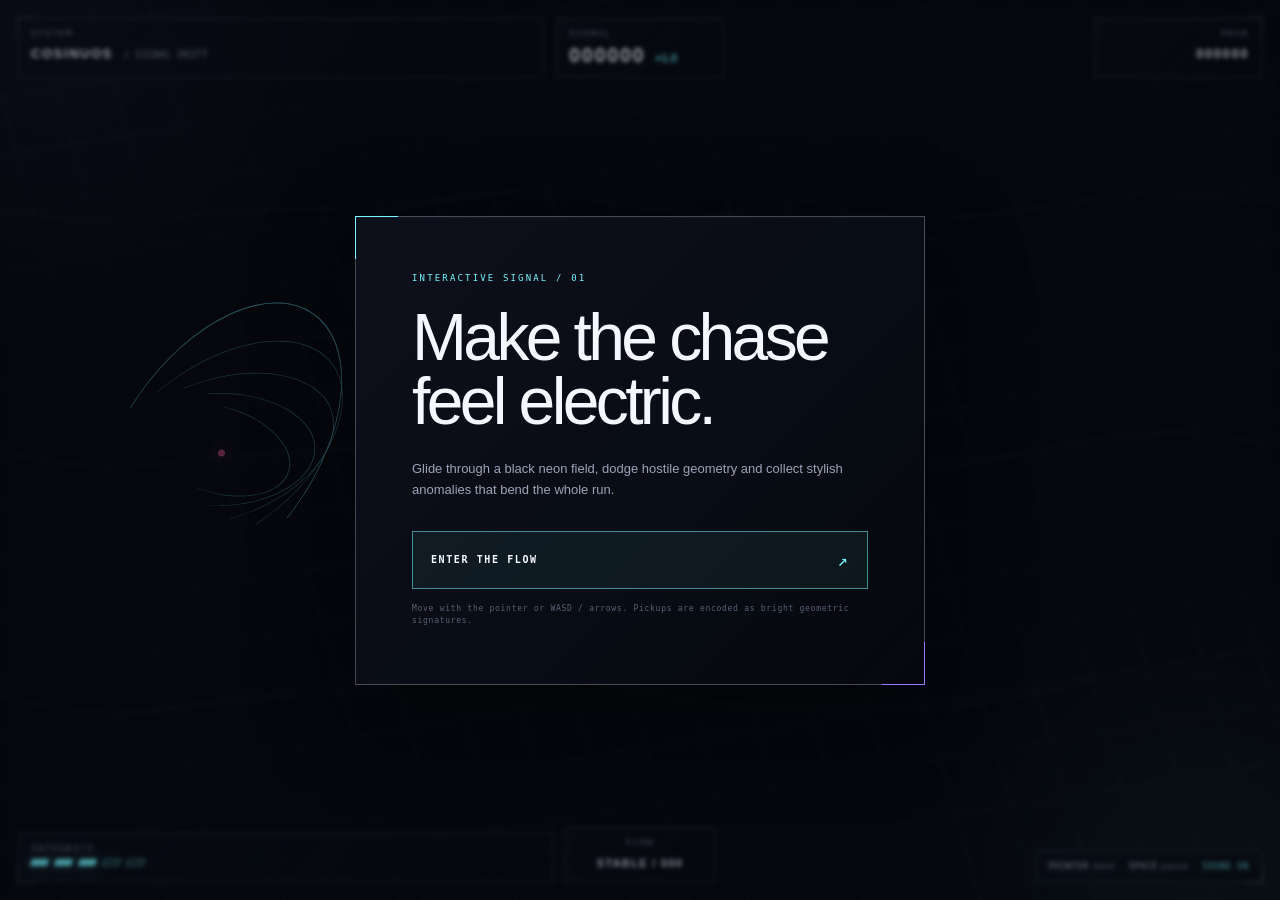
==== commit a0448d2f: "Push black neon app-style visual redesign" ====
--- a/index.html
+++ b/index.html
@@ -3,8 +3,8 @@
 <head>
   <meta charset="utf-8">
   <meta name="viewport" content="width=device-width,initial-scale=1,viewport-fit=cover,user-scalable=no">
-  <meta name="theme-color" content="#07090f">
-  <meta name="description" content="Cosinuos — a minimal signal-drift arcade game.">
+  <meta name="theme-color" content="#020305">
+  <meta name="description" content="Cosinuos — a dark neon signal-drift arcade game.">
   <title>Cosinuos // Signal Drift</title>
   <link rel="stylesheet" href="styles.css">
 </head>
@@ -14,16 +14,63 @@
 
     <div class="ambient ambient-a" aria-hidden="true"></div>
     <div class="ambient ambient-b" aria-hidden="true"></div>
+    <div class="ambient ambient-c" aria-hidden="true"></div>
     <div class="scanlines" aria-hidden="true"></div>
+    <div class="noise-mask" aria-hidden="true"></div>
+
+    <div class="showcase showcase-left" aria-hidden="true">
+      <article class="show-card show-card-metric tilt-a">
+        <span class="show-label">LIVE SIGNALS</span>
+        <strong class="show-value">102.2k</strong>
+        <div class="show-mini-bars">
+          <i></i><i></i><i></i><i></i><i></i><i></i>
+        </div>
+      </article>
+
+      <article class="show-card show-card-list tilt-b">
+        <span class="show-label">ACTIVE NODES</span>
+        <ul class="mini-avatars">
+          <li><b></b><span>R01</span></li>
+          <li><b></b><span>R08</span></li>
+          <li><b></b><span>R13</span></li>
+        </ul>
+        <button type="button" tabindex="-1">Continue</button>
+      </article>
+    </div>
+
+    <div class="showcase showcase-right" aria-hidden="true">
+      <article class="show-card show-card-hero tilt-c">
+        <span class="show-label">GOOD MORNING</span>
+        <strong class="hero-title">Trace the flow</strong>
+        <div class="hero-curve">
+          <i></i><i></i><i></i><i></i><i></i><i></i>
+        </div>
+        <div class="hero-strip">
+          <span></span><span></span><span></span><span></span><span></span>
+        </div>
+      </article>
+    </div>
+
+    <div class="showcase showcase-bottom" aria-hidden="true">
+      <article class="show-card show-card-analytics tilt-d">
+        <div>
+          <span class="show-label">FIELD SPREAD</span>
+          <strong class="show-value">37,84<span>.88</span></strong>
+        </div>
+        <div class="mini-chart">
+          <i></i><i></i><i></i><i></i><i></i><i></i>
+        </div>
+      </article>
+    </div>
 
     <header class="hud hud-top">
-      <section class="hud-block brand-block">
+      <section class="hud-block brand-block glass-card">
         <span class="hud-label">SYSTEM</span>
         <strong>COSINUOS</strong>
         <span class="brand-suffix">/ SIGNAL DRIFT</span>
       </section>
 
-      <section class="hud-block metric-block">
+      <section class="hud-block metric-block glass-card">
         <span class="hud-label">SIGNAL</span>
         <div class="metric-row">
           <strong id="scoreValue">000000</strong>
@@ -31,7 +78,7 @@
         </div>
       </section>
 
-      <section class="hud-block metric-block hud-right">
+      <section class="hud-block metric-block hud-right glass-card">
         <span class="hud-label">PEAK</span>
         <strong id="highScoreValue">000000</strong>
       </section>
@@ -40,17 +87,17 @@
     <aside class="effect-stack" id="effectStack" aria-live="polite"></aside>
 
     <footer class="hud hud-bottom">
-      <section class="hud-block lives-block">
+      <section class="hud-block lives-block glass-card">
         <span class="hud-label">INTEGRITY</span>
         <div id="livesValue" class="integrity-dots" aria-label="Three integrity points"></div>
       </section>
 
-      <section class="hud-block status-block">
+      <section class="hud-block status-block glass-card">
         <span class="hud-label">FLOW</span>
         <strong id="flowValue">CALIBRATING</strong>
       </section>
 
-      <section class="hud-block controls-block hud-right">
+      <section class="hud-block controls-block hud-right glass-card">
         <span><kbd>POINTER</kbd> steer</span>
         <span><kbd>SPACE</kbd> pause</span>
         <button id="soundButton" class="icon-button" type="button" aria-label="Toggle sound">SOUND ON</button>
@@ -60,14 +107,14 @@
     <section id="overlay" class="overlay is-visible" aria-live="assertive">
       <div class="overlay-grid" aria-hidden="true"></div>
       <div class="intro-mark" aria-hidden="true">
-        <i></i><i></i><i></i><i></i><i></i>
+        <i></i><i></i><i></i><i></i><i></i><i></i><i></i>
         <span></span>
       </div>
-      <div class="panel">
+      <div class="panel hero-panel">
         <p id="overlayKicker" class="panel-kicker">INTERACTIVE SIGNAL / 01</p>
-        <h1 id="overlayTitle">Trace the flow.<br>Avoid the noise.</h1>
+        <h1 id="overlayTitle">Make the chase<br>feel electric.</h1>
         <p id="overlayCopy" class="panel-copy">
-          Guide the signal through an unstable field. Collect anomalies, chain eliminations and keep the line alive.
+          Glide through a black neon field, dodge hostile geometry and collect stylish anomalies that bend the whole run.
         </p>
         <div id="runStats" class="run-stats" hidden>
           <div><span>SCORE</span><strong id="finalScore">0</strong></div>
@@ -78,7 +125,7 @@
           <span id="primaryButtonLabel">ENTER THE FLOW</span>
           <b aria-hidden="true">↗</b>
         </button>
-        <p class="panel-footnote">Move with the pointer or WASD / arrows. Pickups are identified by their geometric signature.</p>
+        <p class="panel-footnote">Move with the pointer or WASD / arrows. Pickups are encoded as bright geometric signatures.</p>
       </div>
     </section>
 
--- a/styles.css
+++ b/styles.css
@@ -0,0 +1,475 @@
+:root {
+  color-scheme: dark;
+  --bg: #07090f;
+  --panel: rgba(9, 12, 20, 0.78);
+  --line: rgba(221, 233, 255, 0.14);
+  --line-strong: rgba(221, 233, 255, 0.28);
+  --text: #f4f7ff;
+  --muted: #7c869d;
+  --cyan: #75f7ff;
+  --violet: #9a79ff;
+  --pink: #ff5f9f;
+  --amber: #ffc85a;
+  --green: #79ffba;
+  --safe-top: max(18px, env(safe-area-inset-top));
+  --safe-right: max(18px, env(safe-area-inset-right));
+  --safe-bottom: max(18px, env(safe-area-inset-bottom));
+  --safe-left: max(18px, env(safe-area-inset-left));
+}
+
+* { box-sizing: border-box; }
+
+html,
+body {
+  width: 100%;
+  height: 100%;
+  margin: 0;
+  overflow: hidden;
+  background: var(--bg);
+}
+
+body {
+  font-family: Inter, ui-sans-serif, -apple-system, BlinkMacSystemFont, "Segoe UI", sans-serif;
+  color: var(--text);
+  -webkit-font-smoothing: antialiased;
+  user-select: none;
+}
+
+button,
+kbd { font: inherit; }
+button { color: inherit; }
+
+.game-shell {
+  position: relative;
+  width: 100%;
+  height: 100%;
+  isolation: isolate;
+  overflow: hidden;
+  background:
+    radial-gradient(circle at 18% 18%, rgba(95, 75, 255, 0.08), transparent 34%),
+    radial-gradient(circle at 85% 75%, rgba(0, 226, 255, 0.06), transparent 32%),
+    var(--bg);
+}
+
+#world {
+  position: absolute;
+  inset: 0;
+  width: 100%;
+  height: 100%;
+  touch-action: none;
+  cursor: crosshair;
+}
+
+.scanlines {
+  position: absolute;
+  inset: 0;
+  pointer-events: none;
+  z-index: 2;
+  opacity: 0.17;
+  background: repeating-linear-gradient(
+    to bottom,
+    transparent 0,
+    transparent 3px,
+    rgba(255,255,255,0.018) 4px
+  );
+  mix-blend-mode: screen;
+}
+
+.ambient {
+  position: absolute;
+  width: 24rem;
+  height: 24rem;
+  border-radius: 999px;
+  filter: blur(90px);
+  opacity: 0.055;
+  pointer-events: none;
+  z-index: 1;
+  animation: ambient-drift 12s ease-in-out infinite alternate;
+}
+.ambient-a { left: -8rem; top: -9rem; background: var(--violet); }
+.ambient-b { right: -7rem; bottom: -11rem; background: var(--cyan); animation-delay: -4s; }
+
+@keyframes ambient-drift {
+  from { transform: translate3d(-2%, -3%, 0) scale(0.92); }
+  to { transform: translate3d(8%, 6%, 0) scale(1.08); }
+}
+
+.hud {
+  position: absolute;
+  left: var(--safe-left);
+  right: var(--safe-right);
+  z-index: 5;
+  display: grid;
+  grid-template-columns: 1fr auto 1fr;
+  gap: 12px;
+  pointer-events: none;
+}
+
+.hud-top { top: var(--safe-top); }
+.hud-bottom { bottom: var(--safe-bottom); align-items: end; }
+
+.hud-block {
+  min-width: 0;
+  padding: 10px 12px;
+  border: 1px solid var(--line);
+  background: linear-gradient(135deg, rgba(13, 17, 28, 0.72), rgba(8, 11, 18, 0.42));
+  backdrop-filter: blur(16px);
+  box-shadow: inset 0 1px 0 rgba(255,255,255,0.025);
+}
+
+.hud-block::before,
+.panel::before,
+.panel::after {
+  content: "";
+  position: absolute;
+  pointer-events: none;
+}
+
+.hud-label {
+  display: block;
+  margin-bottom: 5px;
+  color: var(--muted);
+  font-family: "SFMono-Regular", Consolas, "Liberation Mono", monospace;
+  font-size: 9px;
+  letter-spacing: 0.18em;
+}
+
+.brand-block strong,
+.metric-block strong,
+.status-block strong {
+  font-size: 13px;
+  font-weight: 650;
+  letter-spacing: 0.12em;
+}
+
+.brand-suffix {
+  margin-left: 6px;
+  color: var(--muted);
+  font-family: "SFMono-Regular", Consolas, monospace;
+  font-size: 10px;
+}
+
+.metric-block { min-width: 168px; }
+.metric-row { display: flex; align-items: baseline; gap: 10px; }
+.metric-row strong { font-size: 20px; letter-spacing: 0.08em; font-variant-numeric: tabular-nums; }
+.metric-row span { color: var(--cyan); font-size: 11px; font-weight: 700; }
+.hud-right { justify-self: end; text-align: right; }
+
+.lives-block { min-width: 150px; }
+.integrity-dots { display: flex; gap: 7px; min-height: 12px; }
+.integrity-dot {
+  width: 17px;
+  height: 7px;
+  border: 1px solid rgba(117,247,255,0.65);
+  transform: skewX(-20deg);
+  background: rgba(117,247,255,0.09);
+}
+.integrity-dot.is-live { background: var(--cyan); box-shadow: 0 0 16px rgba(117,247,255,0.35); }
+
+.status-block { min-width: 150px; text-align: center; }
+.status-block strong { color: #dce3f2; font-size: 11px; }
+
+.controls-block {
+  display: flex;
+  align-items: center;
+  gap: 13px;
+  color: var(--muted);
+  font-size: 9px;
+  letter-spacing: 0.08em;
+  pointer-events: auto;
+}
+
+kbd {
+  color: #cbd3e5;
+  font-family: "SFMono-Regular", Consolas, monospace;
+  font-size: 8px;
+  letter-spacing: 0.12em;
+}
+
+.icon-button {
+  border: 0;
+  padding: 0;
+  background: transparent;
+  color: var(--cyan);
+  cursor: pointer;
+  font-family: "SFMono-Regular", Consolas, monospace;
+  font-size: 8px;
+  letter-spacing: 0.13em;
+}
+.icon-button:hover { color: #fff; }
+
+.effect-stack {
+  position: absolute;
+  top: 96px;
+  right: var(--safe-right);
+  z-index: 5;
+  width: min(235px, 42vw);
+  display: grid;
+  gap: 7px;
+  pointer-events: none;
+}
+
+.effect-card {
+  position: relative;
+  display: grid;
+  grid-template-columns: 28px 1fr auto;
+  gap: 9px;
+  align-items: center;
+  min-height: 43px;
+  padding: 8px 9px;
+  border: 1px solid color-mix(in srgb, var(--effect-color) 35%, transparent);
+  background: rgba(7, 10, 17, 0.76);
+  backdrop-filter: blur(14px);
+  overflow: hidden;
+  animation: effect-in 220ms ease-out both;
+}
+.effect-card::after {
+  content: "";
+  position: absolute;
+  left: 0;
+  bottom: 0;
+  width: calc(var(--progress) * 100%);
+  height: 1px;
+  background: var(--effect-color);
+  box-shadow: 0 0 12px var(--effect-color);
+}
+.effect-symbol {
+  display: grid;
+  place-items: center;
+  width: 27px;
+  height: 27px;
+  border: 1px solid color-mix(in srgb, var(--effect-color) 62%, transparent);
+  color: var(--effect-color);
+  font-family: "SFMono-Regular", Consolas, monospace;
+  font-size: 12px;
+  transform: rotate(45deg);
+}
+.effect-symbol span { transform: rotate(-45deg); }
+.effect-copy strong { display: block; font-size: 9px; letter-spacing: 0.14em; }
+.effect-copy small { color: var(--muted); font-size: 8px; letter-spacing: 0.08em; }
+.effect-time { color: var(--effect-color); font-family: "SFMono-Regular", Consolas, monospace; font-size: 9px; }
+
+@keyframes effect-in {
+  from { opacity: 0; transform: translateX(10px); }
+  to { opacity: 1; transform: translateX(0); }
+}
+
+.overlay {
+  position: absolute;
+  inset: 0;
+  z-index: 10;
+  display: grid;
+  place-items: center;
+  padding: clamp(24px, 6vw, 72px);
+  background: rgba(4, 6, 11, 0.4);
+  backdrop-filter: blur(2px);
+  opacity: 0;
+  visibility: hidden;
+  transition: opacity 320ms ease, visibility 320ms;
+}
+.overlay.is-visible { opacity: 1; visibility: visible; }
+
+.overlay-grid {
+  position: absolute;
+  inset: 0;
+  opacity: 0.42;
+  background-image:
+    linear-gradient(rgba(255,255,255,0.025) 1px, transparent 1px),
+    linear-gradient(90deg, rgba(255,255,255,0.025) 1px, transparent 1px);
+  background-size: 56px 56px;
+  mask-image: radial-gradient(circle at center, #000 5%, transparent 72%);
+}
+
+.panel {
+  position: relative;
+  width: min(570px, 100%);
+  padding: clamp(27px, 5vw, 56px);
+  border: 1px solid var(--line-strong);
+  background:
+    linear-gradient(135deg, rgba(14, 18, 29, 0.88), rgba(5, 8, 14, 0.78)),
+    var(--panel);
+  box-shadow: 0 30px 90px rgba(0,0,0,0.44), inset 0 1px 0 rgba(255,255,255,0.035);
+  backdrop-filter: blur(24px);
+}
+.panel::before {
+  width: 42px;
+  height: 42px;
+  left: -1px;
+  top: -1px;
+  border-left: 1px solid var(--cyan);
+  border-top: 1px solid var(--cyan);
+}
+.panel::after {
+  width: 42px;
+  height: 42px;
+  right: -1px;
+  bottom: -1px;
+  border-right: 1px solid var(--violet);
+  border-bottom: 1px solid var(--violet);
+}
+
+.panel-kicker {
+  margin: 0 0 22px;
+  color: var(--cyan);
+  font-family: "SFMono-Regular", Consolas, monospace;
+  font-size: 9px;
+  letter-spacing: 0.24em;
+}
+
+.panel h1 {
+  margin: 0;
+  max-width: 500px;
+  font-size: clamp(34px, 6.5vw, 66px);
+  font-weight: 520;
+  line-height: 0.98;
+  letter-spacing: -0.055em;
+}
+
+.panel-copy {
+  max-width: 460px;
+  margin: 24px 0 30px;
+  color: #9aa4b9;
+  font-size: 13px;
+  line-height: 1.65;
+}
+
+.primary-button {
+  position: relative;
+  width: 100%;
+  min-height: 58px;
+  display: flex;
+  align-items: center;
+  justify-content: space-between;
+  padding: 0 18px;
+  border: 1px solid rgba(117,247,255,0.52);
+  background: rgba(117,247,255,0.06);
+  color: #f8fbff;
+  cursor: pointer;
+  overflow: hidden;
+  font-family: "SFMono-Regular", Consolas, monospace;
+  font-size: 10px;
+  font-weight: 700;
+  letter-spacing: 0.16em;
+  transition: border-color 180ms ease, background 180ms ease, transform 180ms ease;
+}
+.primary-button::before {
+  content: "";
+  position: absolute;
+  inset: 0;
+  background: linear-gradient(90deg, transparent, rgba(117,247,255,0.13), transparent);
+  transform: translateX(-110%);
+  transition: transform 520ms ease;
+}
+.primary-button:hover { border-color: var(--cyan); background: rgba(117,247,255,0.1); transform: translateY(-1px); }
+.primary-button:hover::before { transform: translateX(110%); }
+.primary-button b { color: var(--cyan); font-size: 17px; font-weight: 400; }
+
+.panel-footnote {
+  margin: 14px 0 0;
+  color: #586175;
+  font-family: "SFMono-Regular", Consolas, monospace;
+  font-size: 8px;
+  line-height: 1.55;
+  letter-spacing: 0.09em;
+}
+
+.run-stats {
+  grid-template-columns: repeat(3, 1fr);
+  gap: 1px;
+  margin: 25px 0 28px;
+  border: 1px solid var(--line);
+  background: var(--line);
+}
+.run-stats:not([hidden]) { display: grid; }
+.run-stats div { padding: 13px; background: rgba(7,9,15,0.84); }
+.run-stats span { display: block; margin-bottom: 7px; color: var(--muted); font-size: 8px; letter-spacing: 0.12em; }
+.run-stats strong { font-family: "SFMono-Regular", Consolas, monospace; font-size: 13px; }
+
+.intro-mark {
+  position: absolute;
+  left: max(4vw, 28px);
+  top: 50%;
+  width: min(26vw, 340px);
+  aspect-ratio: 1;
+  transform: translateY(-50%);
+  opacity: 0.32;
+  pointer-events: none;
+}
+.intro-mark i {
+  position: absolute;
+  left: 50%;
+  top: 50%;
+  width: calc(100% - var(--ring, 0px));
+  height: calc(100% - var(--ring, 0px));
+  border: 1px solid rgba(117,247,255,0.62);
+  border-radius: 50%;
+  transform: translate(-50%, -50%) rotate(35deg) scaleX(0.58);
+  clip-path: inset(0 0 45% 0);
+}
+.intro-mark i:nth-child(1) { --ring: 0px; }
+.intro-mark i:nth-child(2) { --ring: 46px; transform: translate(-50%, -50%) rotate(53deg) scaleX(.58); }
+.intro-mark i:nth-child(3) { --ring: 92px; transform: translate(-50%, -50%) rotate(71deg) scaleX(.58); }
+.intro-mark i:nth-child(4) { --ring: 138px; transform: translate(-50%, -50%) rotate(89deg) scaleX(.58); }
+.intro-mark i:nth-child(5) { --ring: 184px; transform: translate(-50%, -50%) rotate(107deg) scaleX(.58); }
+.intro-mark span {
+  position: absolute;
+  left: 50%;
+  top: 50%;
+  width: 7px;
+  height: 7px;
+  border-radius: 50%;
+  background: var(--pink);
+  box-shadow: 0 0 20px var(--pink);
+  animation: mark-pulse 2.3s ease-in-out infinite;
+}
+@keyframes mark-pulse { 50% { transform: scale(1.9); opacity: .5; } }
+
+.pause-badge {
+  position: absolute;
+  left: 50%;
+  top: 50%;
+  z-index: 12;
+  transform: translate(-50%, -50%);
+  padding: 12px 16px;
+  border: 1px solid var(--line-strong);
+  background: rgba(7,9,15,0.82);
+  backdrop-filter: blur(18px);
+  color: var(--cyan);
+  font-family: "SFMono-Regular", Consolas, monospace;
+  font-size: 9px;
+  letter-spacing: 0.16em;
+}
+
+@media (max-width: 900px) {
+  .intro-mark { display: none; }
+  .hud { grid-template-columns: 1fr auto; }
+  .brand-block { grid-column: 1; }
+  .metric-block { grid-column: 2; }
+  .hud-top .hud-right { display: none; }
+  .status-block { display: none; }
+  .controls-block span { display: none; }
+  .effect-stack { top: 88px; }
+}
+
+@media (max-width: 560px) {
+  .hud { left: 10px; right: 10px; gap: 7px; }
+  .hud-top { top: max(10px, env(safe-area-inset-top)); }
+  .hud-bottom { bottom: max(10px, env(safe-area-inset-bottom)); }
+  .hud-block { padding: 8px 9px; }
+  .brand-suffix { display: none; }
+  .metric-block { min-width: 126px; }
+  .metric-row strong { font-size: 16px; }
+  .lives-block { min-width: 118px; }
+  .effect-stack { top: 72px; right: 10px; width: 190px; }
+  .effect-card { min-height: 38px; grid-template-columns: 23px 1fr auto; padding: 6px 7px; }
+  .effect-symbol { width: 22px; height: 22px; font-size: 10px; }
+  .overlay { padding: 14px; }
+  .panel { padding: 28px 22px; }
+  .panel-copy { font-size: 12px; }
+  .run-stats div { padding: 10px 8px; }
+  .controls-block { padding-inline: 10px; }
+}
+
+@media (prefers-reduced-motion: reduce) {
+  *, *::before, *::after { animation-duration: 0.01ms !important; animation-iteration-count: 1 !important; scroll-behavior: auto !important; }
+}
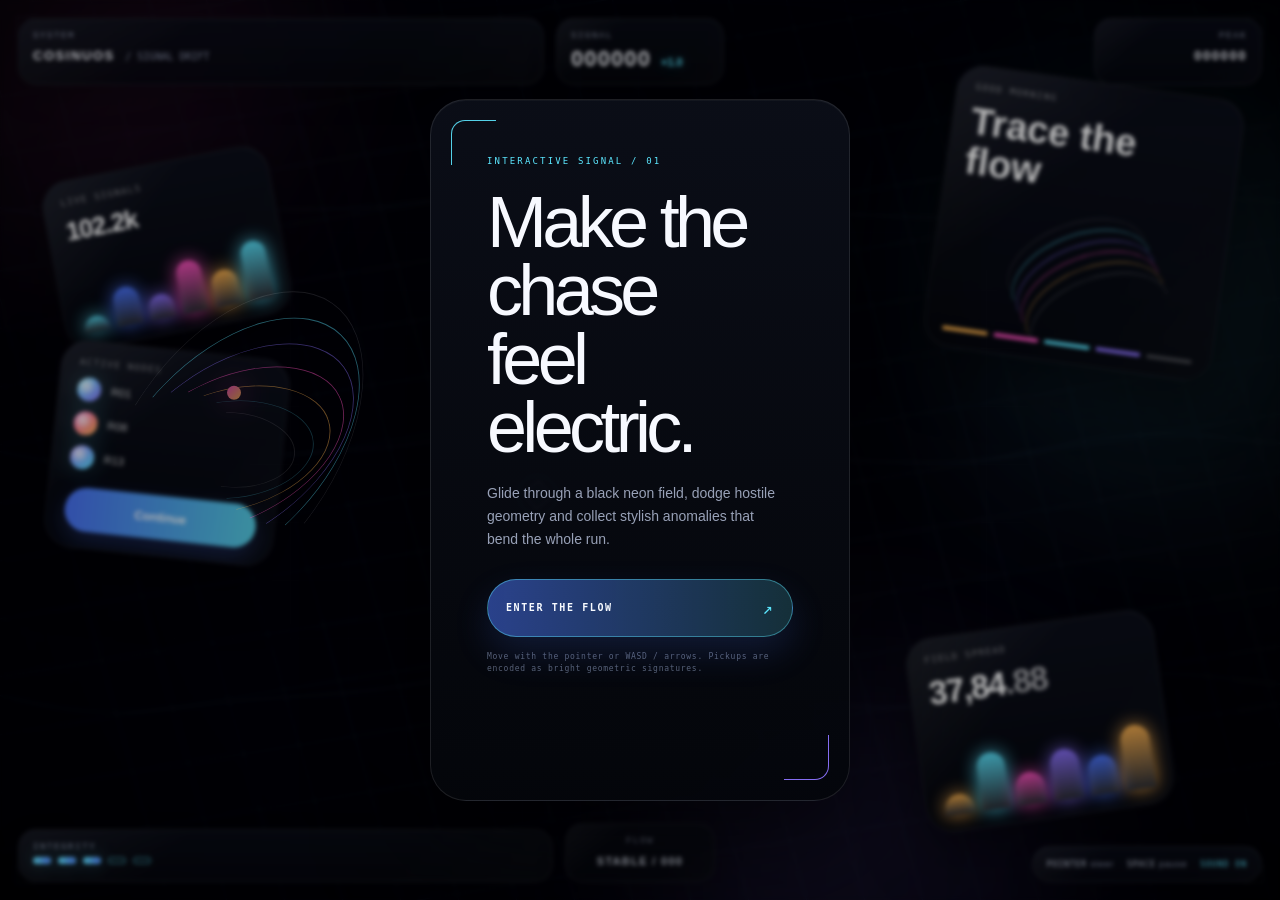
==== commit 26134ef7: "Enable black neon app-style theme" ====
--- a/index.html
+++ b/index.html
@@ -7,6 +7,7 @@
   <meta name="description" content="Cosinuos — a dark neon signal-drift arcade game.">
   <title>Cosinuos // Signal Drift</title>
   <link rel="stylesheet" href="styles.css">
+  <link rel="stylesheet" href="theme-v2.css">
 </head>
 <body>
   <main class="game-shell" aria-label="Cosinuos game">
--- a/theme-v2.css
+++ b/theme-v2.css
@@ -0,0 +1,488 @@
+:root {
+  --bg: #020305;
+  --panel: rgba(5, 7, 13, 0.9);
+  --line: rgba(255, 255, 255, 0.08);
+  --line-strong: rgba(255, 255, 255, 0.16);
+  --text: #f7f9ff;
+  --muted: #8a92a9;
+  --cyan: #5ce7ff;
+  --violet: #8d73ff;
+  --pink: #ff52bf;
+  --amber: #ffb44f;
+  --green: #79f3a6;
+  --blue: #4c77ff;
+  --card-shadow: 0 18px 60px rgba(0, 0, 0, 0.5), inset 0 1px 0 rgba(255,255,255,0.03);
+}
+
+html,
+body {
+  background: #000;
+}
+
+.game-shell {
+  background:
+    radial-gradient(circle at 18% 14%, rgba(255, 82, 191, 0.12), transparent 25%),
+    radial-gradient(circle at 82% 18%, rgba(92, 231, 255, 0.1), transparent 28%),
+    radial-gradient(circle at 74% 72%, rgba(141, 115, 255, 0.09), transparent 26%),
+    linear-gradient(180deg, #05070d 0%, #020305 100%);
+}
+
+#world {
+  filter: saturate(1.16) contrast(1.08);
+}
+
+.scanlines {
+  opacity: 0.14;
+}
+
+.noise-mask {
+  position: absolute;
+  inset: 0;
+  z-index: 2;
+  pointer-events: none;
+  background:
+    radial-gradient(circle at 50% 50%, transparent 0 46%, rgba(0,0,0,0.34) 76%, rgba(0,0,0,0.72) 100%),
+    linear-gradient(135deg, rgba(255,255,255,0.012), transparent 42%, rgba(255,255,255,0.008));
+}
+
+.ambient {
+  width: 26rem;
+  height: 26rem;
+  filter: blur(95px);
+  opacity: 0.14;
+  animation-duration: 13s;
+}
+
+.ambient-a {
+  left: -9rem;
+  top: -11rem;
+  background: var(--pink);
+}
+
+.ambient-b {
+  right: -7rem;
+  top: 8%;
+  bottom: auto;
+  background: var(--cyan);
+}
+
+.ambient-c {
+  position: absolute;
+  right: 16%;
+  bottom: -12rem;
+  width: 26rem;
+  height: 26rem;
+  border-radius: 999px;
+  background: var(--violet);
+  filter: blur(95px);
+  opacity: 0.13;
+  pointer-events: none;
+  z-index: 1;
+  animation: ambient-drift 13s ease-in-out -8s infinite alternate;
+}
+
+.showcase {
+  position: absolute;
+  z-index: 3;
+  pointer-events: none;
+  transition: opacity 260ms ease, transform 260ms ease;
+}
+
+body:has(.overlay:not(.is-visible)) .showcase {
+  opacity: 0;
+  transform: scale(0.96);
+}
+
+.showcase-left {
+  left: clamp(18px, 5vw, 52px);
+  top: 18%;
+  width: min(230px, 28vw);
+  display: grid;
+  gap: 16px;
+}
+
+.showcase-right {
+  right: clamp(20px, 4vw, 54px);
+  top: 9%;
+  width: min(290px, 34vw);
+}
+
+.showcase-bottom {
+  right: clamp(34px, 9vw, 160px);
+  bottom: 9%;
+  width: min(250px, 28vw);
+}
+
+.show-card {
+  position: relative;
+  overflow: hidden;
+  padding: 16px 18px;
+  border-radius: 28px;
+  border: 1px solid rgba(255,255,255,0.08);
+  background: linear-gradient(180deg, rgba(12, 15, 25, 0.97), rgba(5, 7, 13, 0.95));
+  box-shadow: var(--card-shadow);
+}
+
+.show-card::before {
+  content: "";
+  position: absolute;
+  inset: 0;
+  border-radius: inherit;
+  background: linear-gradient(135deg, rgba(255,255,255,0.08), transparent 38%, transparent 64%, rgba(255,255,255,0.02));
+}
+
+.tilt-a { transform: rotate(-11deg); }
+.tilt-b { transform: rotate(6deg); }
+.tilt-c { transform: rotate(8deg); }
+.tilt-d { transform: rotate(-8deg); }
+
+.show-label {
+  display: block;
+  margin-bottom: 10px;
+  color: rgba(255,255,255,0.5);
+  font-family: "SFMono-Regular", Consolas, monospace;
+  font-size: 9px;
+  letter-spacing: 0.16em;
+}
+
+.show-value {
+  display: block;
+  color: #fff;
+  font-size: clamp(20px, 2vw, 26px);
+  font-weight: 650;
+  letter-spacing: -0.04em;
+}
+
+.show-value span {
+  color: rgba(255,255,255,0.62);
+}
+
+.show-card-metric { min-height: 156px; color: var(--cyan); }
+.show-card-list { min-height: 168px; }
+.show-card-hero { min-height: 255px; }
+.show-card-analytics { min-height: 168px; display: grid; gap: 16px; }
+
+.show-mini-bars,
+.mini-chart {
+  display: flex;
+  align-items: flex-end;
+  gap: 8px;
+  height: 70px;
+  margin-top: 18px;
+}
+
+.show-mini-bars i,
+.mini-chart i {
+  display: block;
+  flex: 1;
+  border-radius: 999px 999px 6px 6px;
+  background: linear-gradient(180deg, currentColor, rgba(255,255,255,0.16));
+  box-shadow: 0 0 18px currentColor;
+  opacity: 0.95;
+}
+
+.show-card-metric i:nth-child(1) { height: 22%; }
+.show-card-metric i:nth-child(2) { height: 55%; color: var(--blue); }
+.show-card-metric i:nth-child(3) { height: 35%; color: var(--violet); }
+.show-card-metric i:nth-child(4) { height: 74%; color: var(--pink); }
+.show-card-metric i:nth-child(5) { height: 52%; color: var(--amber); }
+.show-card-metric i:nth-child(6) { height: 84%; color: var(--cyan); }
+
+.mini-avatars {
+  display: grid;
+  gap: 10px;
+  margin: 0;
+  padding: 0;
+  list-style: none;
+}
+
+.mini-avatars li {
+  display: grid;
+  grid-template-columns: 24px 1fr;
+  align-items: center;
+  gap: 10px;
+  color: rgba(255,255,255,0.78);
+  font-size: 11px;
+}
+
+.mini-avatars b {
+  width: 24px;
+  height: 24px;
+  border-radius: 50%;
+  background:
+    radial-gradient(circle at 35% 35%, rgba(255,255,255,0.85), rgba(255,255,255,0.18) 40%, transparent 42%),
+    linear-gradient(135deg, var(--cyan), var(--violet));
+  box-shadow: 0 0 24px rgba(92,231,255,0.28);
+}
+
+.mini-avatars li:nth-child(2) b {
+  background:
+    radial-gradient(circle at 35% 35%, rgba(255,255,255,0.85), rgba(255,255,255,0.18) 40%, transparent 42%),
+    linear-gradient(135deg, var(--pink), var(--amber));
+}
+
+.mini-avatars li:nth-child(3) b {
+  background:
+    radial-gradient(circle at 35% 35%, rgba(255,255,255,0.85), rgba(255,255,255,0.18) 40%, transparent 42%),
+    linear-gradient(135deg, var(--violet), var(--cyan));
+}
+
+.show-card-list button {
+  margin-top: 18px;
+  width: 100%;
+  height: 44px;
+  border: 0;
+  border-radius: 999px;
+  background: linear-gradient(90deg, rgba(76,119,255,0.94), rgba(92,231,255,0.88));
+  color: #fff;
+  font-size: 12px;
+  font-weight: 600;
+  box-shadow: 0 10px 24px rgba(76,119,255,0.26);
+}
+
+.hero-title {
+  display: block;
+  color: #fff;
+  font-size: clamp(28px, 3.6vw, 38px);
+  line-height: 1.05;
+  font-weight: 550;
+  max-width: 180px;
+}
+
+.hero-curve {
+  position: relative;
+  margin-top: 18px;
+  height: 120px;
+}
+
+.hero-curve i {
+  position: absolute;
+  left: 12px;
+  top: 18px;
+  width: calc(100% - 26px);
+  height: calc(100% - 36px);
+  border-radius: 50%;
+  border: 1px solid rgba(255,255,255,0.24);
+  transform: rotate(-28deg) scaleX(0.64);
+  clip-path: inset(0 0 50% 0);
+}
+
+.hero-curve i:nth-child(1) { inset: 8px 16px 28px 12px; border-color: rgba(255,255,255,0.18); }
+.hero-curve i:nth-child(2) { inset: 18px 34px 36px 18px; border-color: rgba(92,231,255,0.78); }
+.hero-curve i:nth-child(3) { inset: 28px 48px 42px 24px; border-color: rgba(141,115,255,0.8); }
+.hero-curve i:nth-child(4) { inset: 38px 64px 48px 30px; border-color: rgba(255,82,191,0.8); }
+.hero-curve i:nth-child(5) { inset: 48px 78px 54px 36px; border-color: rgba(255,180,79,0.75); }
+.hero-curve i:nth-child(6) { inset: 58px 92px 60px 42px; border-color: rgba(255,255,255,0.28); }
+
+.hero-strip {
+  display: grid;
+  grid-template-columns: repeat(5, 1fr);
+  gap: 6px;
+  margin-top: 8px;
+}
+
+.hero-strip span {
+  height: 4px;
+  border-radius: 999px;
+  background: rgba(255,255,255,0.16);
+}
+
+.hero-strip span:nth-child(1) { background: var(--amber); }
+.hero-strip span:nth-child(2) { background: var(--pink); }
+.hero-strip span:nth-child(3) { background: var(--cyan); }
+.hero-strip span:nth-child(4) { background: var(--violet); }
+.hero-strip span:nth-child(5) { background: rgba(255,255,255,0.24); }
+
+.show-card-analytics .show-value { font-size: clamp(26px, 2.6vw, 34px); }
+.mini-chart i:nth-child(1) { height: 28%; color: var(--amber); }
+.mini-chart i:nth-child(2) { height: 82%; color: var(--cyan); }
+.mini-chart i:nth-child(3) { height: 46%; color: var(--pink); }
+.mini-chart i:nth-child(4) { height: 72%; color: var(--violet); }
+.mini-chart i:nth-child(5) { height: 56%; color: var(--blue); }
+.mini-chart i:nth-child(6) { height: 92%; color: var(--amber); }
+
+.hud-block,
+.glass-card {
+  position: relative;
+  padding: 12px 14px;
+  border-radius: 18px;
+  border: 1px solid rgba(255,255,255,0.08);
+  background: linear-gradient(180deg, rgba(10, 13, 23, 0.84), rgba(6, 8, 14, 0.76));
+  backdrop-filter: blur(18px);
+  box-shadow: inset 0 1px 0 rgba(255,255,255,0.028), 0 12px 30px rgba(0,0,0,0.2);
+}
+
+.glass-card::after {
+  content: "";
+  position: absolute;
+  inset: 0;
+  border-radius: inherit;
+  pointer-events: none;
+  background: linear-gradient(135deg, rgba(255,255,255,0.055), transparent 30%, transparent 70%, rgba(255,255,255,0.015));
+}
+
+.metric-row strong {
+  font-size: 22px;
+  letter-spacing: 0.05em;
+}
+
+.metric-row span {
+  color: var(--cyan);
+  text-shadow: 0 0 14px rgba(92,231,255,0.45);
+}
+
+.integrity-dot {
+  width: 18px;
+  border-radius: 999px;
+  transform: none;
+  border-color: rgba(92,231,255,0.5);
+  background: rgba(92,231,255,0.08);
+}
+
+.integrity-dot.is-live {
+  background: linear-gradient(90deg, var(--cyan), var(--blue));
+  box-shadow: 0 0 18px rgba(92,231,255,0.36);
+}
+
+.effect-card {
+  min-height: 46px;
+  padding: 9px 10px;
+  border-radius: 18px;
+  background: rgba(5, 7, 13, 0.86);
+  box-shadow: 0 10px 30px rgba(0,0,0,0.26);
+}
+
+.effect-card::after {
+  height: 2px;
+}
+
+.effect-symbol {
+  border-radius: 10px;
+  box-shadow: inset 0 0 18px color-mix(in srgb, var(--effect-color) 22%, transparent);
+}
+
+.overlay {
+  background: rgba(2, 3, 6, 0.3);
+}
+
+.overlay-grid {
+  opacity: 0.34;
+  background-size: 58px 58px;
+  mask-image: radial-gradient(circle at center, #000 8%, transparent 80%);
+}
+
+.panel {
+  width: min(420px, 100%);
+  min-height: min(78vh, 720px);
+  padding: clamp(28px, 5vw, 56px);
+  border-radius: 36px;
+  border: 1px solid rgba(255,255,255,0.1);
+  background: linear-gradient(180deg, rgba(11, 14, 24, 0.95), rgba(4, 6, 11, 0.93));
+  box-shadow: 0 36px 110px rgba(0,0,0,0.58), inset 0 1px 0 rgba(255,255,255,0.035);
+}
+
+.hero-panel::before {
+  width: 44px;
+  height: 44px;
+  left: 20px;
+  top: 20px;
+  border-left: 1px solid rgba(92,231,255,0.9);
+  border-top: 1px solid rgba(92,231,255,0.9);
+  border-top-left-radius: 14px;
+}
+
+.hero-panel::after {
+  width: 44px;
+  height: 44px;
+  right: 20px;
+  bottom: 20px;
+  border-right: 1px solid rgba(141,115,255,0.95);
+  border-bottom: 1px solid rgba(141,115,255,0.95);
+  border-bottom-right-radius: 14px;
+}
+
+.panel h1 {
+  max-width: 300px;
+  font-size: clamp(42px, 7vw, 72px);
+  font-weight: 500;
+  line-height: 0.95;
+  letter-spacing: -0.065em;
+}
+
+.panel-copy {
+  max-width: 300px;
+  margin: 20px 0 28px;
+  color: #98a1b7;
+  font-size: 14px;
+}
+
+.primary-button {
+  border-radius: 999px;
+  border-color: rgba(92,231,255,0.42);
+  background: linear-gradient(90deg, rgba(76,119,255,0.52), rgba(92,231,255,0.18));
+  box-shadow: 0 16px 36px rgba(76,119,255,0.16);
+}
+
+.primary-button:hover {
+  border-color: var(--cyan);
+  background: linear-gradient(90deg, rgba(76,119,255,0.72), rgba(92,231,255,0.25));
+  box-shadow: 0 18px 40px rgba(76,119,255,0.24);
+}
+
+.run-stats {
+  border-radius: 18px;
+  overflow: hidden;
+}
+
+.intro-mark {
+  width: min(28vw, 360px);
+  opacity: 0.55;
+}
+
+.intro-mark i {
+  border-color: rgba(255,255,255,0.15);
+}
+
+.intro-mark i:nth-child(1) { --ring: 0px; border-color: rgba(255,255,255,0.18); }
+.intro-mark i:nth-child(2) { --ring: 38px; transform: translate(-50%, -50%) rotate(44deg) scaleX(.58); border-color: rgba(92,231,255,0.75); }
+.intro-mark i:nth-child(3) { --ring: 76px; transform: translate(-50%, -50%) rotate(54deg) scaleX(.58); border-color: rgba(141,115,255,0.75); }
+.intro-mark i:nth-child(4) { --ring: 114px; transform: translate(-50%, -50%) rotate(64deg) scaleX(.58); border-color: rgba(255,82,191,0.78); }
+.intro-mark i:nth-child(5) { --ring: 152px; transform: translate(-50%, -50%) rotate(74deg) scaleX(.58); border-color: rgba(255,180,79,0.72); }
+.intro-mark i:nth-child(6) { --ring: 190px; transform: translate(-50%, -50%) rotate(84deg) scaleX(.58); border-color: rgba(92,231,255,0.36); }
+.intro-mark i:nth-child(7) { --ring: 228px; transform: translate(-50%, -50%) rotate(94deg) scaleX(.58); border-color: rgba(255,255,255,0.16); }
+
+.intro-mark span {
+  left: 49%;
+  top: 32%;
+  width: 14px;
+  height: 14px;
+  background: linear-gradient(135deg, var(--pink), var(--amber));
+  box-shadow: 0 0 30px rgba(255,82,191,0.8);
+}
+
+.pause-badge {
+  border-radius: 999px;
+  background: rgba(5, 7, 13, 0.86);
+}
+
+@media (max-width: 1200px) {
+  .showcase-left,
+  .showcase-bottom { opacity: 0.72; }
+  .showcase-right { right: 16px; }
+}
+
+@media (max-width: 980px) {
+  .showcase { display: none; }
+  .panel { width: min(520px, 100%); min-height: auto; }
+}
+
+@media (max-width: 560px) {
+  .panel {
+    border-radius: 26px;
+  }
+
+  .panel h1 {
+    max-width: none;
+    font-size: clamp(36px, 12vw, 48px);
+  }
+}
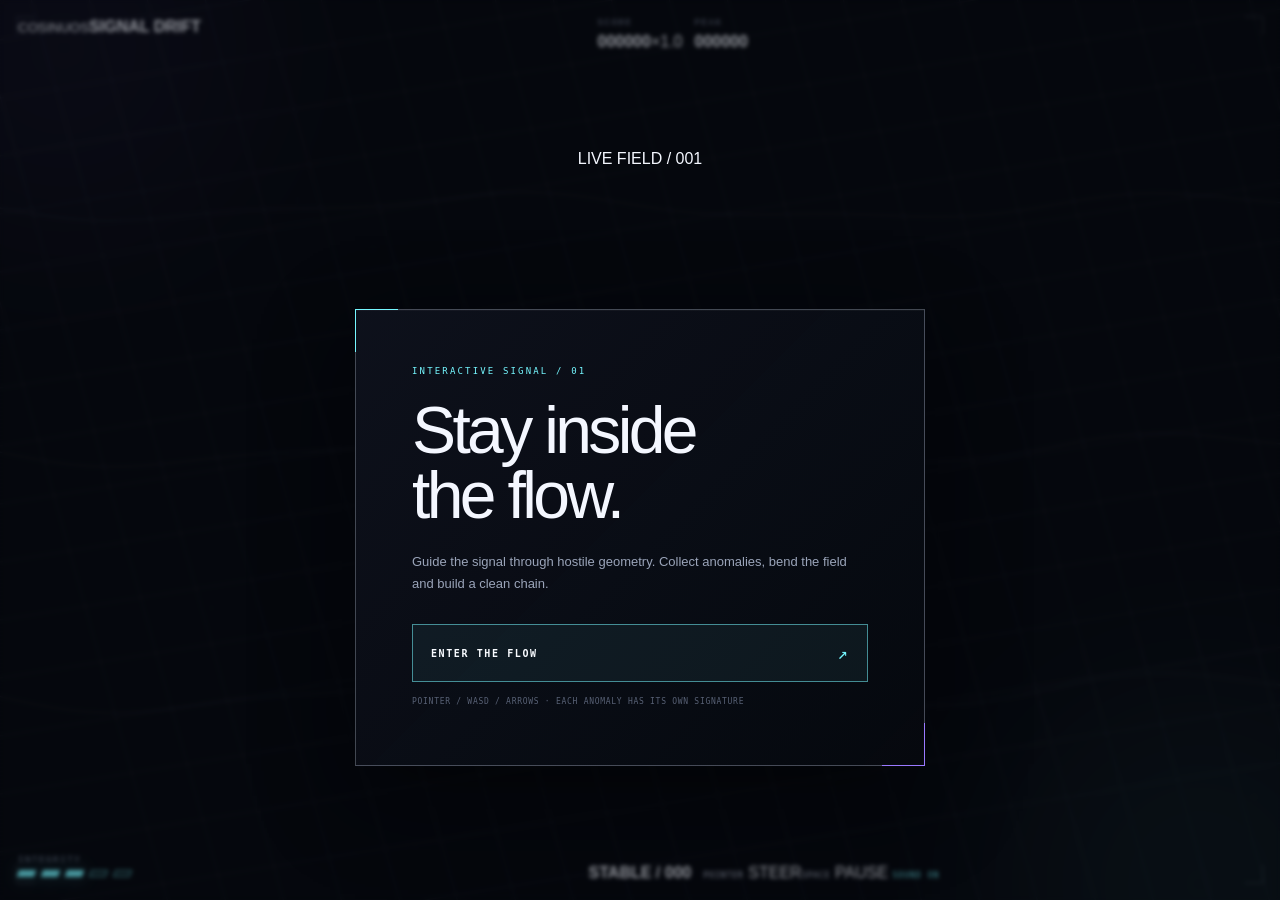
==== commit 6c3762b4: "Replace reference cards with abstract hero composition" ====
--- a/index.html
+++ b/index.html
@@ -3,136 +3,72 @@
 <head>
   <meta charset="utf-8">
   <meta name="viewport" content="width=device-width,initial-scale=1,viewport-fit=cover,user-scalable=no">
-  <meta name="theme-color" content="#020305">
-  <meta name="description" content="Cosinuos — a dark neon signal-drift arcade game.">
+  <meta name="theme-color" content="#000000">
+  <meta name="description" content="Cosinuos — a dark signal-drift arcade game.">
   <title>Cosinuos // Signal Drift</title>
   <link rel="stylesheet" href="styles.css">
-  <link rel="stylesheet" href="theme-v2.css">
 </head>
 <body>
   <main class="game-shell" aria-label="Cosinuos game">
     <canvas id="world" aria-label="Game field"></canvas>
-
     <div class="ambient ambient-a" aria-hidden="true"></div>
     <div class="ambient ambient-b" aria-hidden="true"></div>
     <div class="ambient ambient-c" aria-hidden="true"></div>
+    <div class="field-vignette" aria-hidden="true"></div>
     <div class="scanlines" aria-hidden="true"></div>
-    <div class="noise-mask" aria-hidden="true"></div>
-
-    <div class="showcase showcase-left" aria-hidden="true">
-      <article class="show-card show-card-metric tilt-a">
-        <span class="show-label">LIVE SIGNALS</span>
-        <strong class="show-value">102.2k</strong>
-        <div class="show-mini-bars">
-          <i></i><i></i><i></i><i></i><i></i><i></i>
-        </div>
-      </article>
-
-      <article class="show-card show-card-list tilt-b">
-        <span class="show-label">ACTIVE NODES</span>
-        <ul class="mini-avatars">
-          <li><b></b><span>R01</span></li>
-          <li><b></b><span>R08</span></li>
-          <li><b></b><span>R13</span></li>
-        </ul>
-        <button type="button" tabindex="-1">Continue</button>
-      </article>
-    </div>
-
-    <div class="showcase showcase-right" aria-hidden="true">
-      <article class="show-card show-card-hero tilt-c">
-        <span class="show-label">GOOD MORNING</span>
-        <strong class="hero-title">Trace the flow</strong>
-        <div class="hero-curve">
-          <i></i><i></i><i></i><i></i><i></i><i></i>
-        </div>
-        <div class="hero-strip">
-          <span></span><span></span><span></span><span></span><span></span>
-        </div>
-      </article>
-    </div>
-
-    <div class="showcase showcase-bottom" aria-hidden="true">
-      <article class="show-card show-card-analytics tilt-d">
-        <div>
-          <span class="show-label">FIELD SPREAD</span>
-          <strong class="show-value">37,84<span>.88</span></strong>
-        </div>
-        <div class="mini-chart">
-          <i></i><i></i><i></i><i></i><i></i><i></i>
-        </div>
-      </article>
-    </div>
 
     <header class="hud hud-top">
-      <section class="hud-block brand-block glass-card">
-        <span class="hud-label">SYSTEM</span>
-        <strong>COSINUOS</strong>
-        <span class="brand-suffix">/ SIGNAL DRIFT</span>
+      <section class="hud-chip brand-chip">
+        <span class="status-led" aria-hidden="true"></span>
+        <span class="brand-copy"><small>COSINUOS</small><strong>SIGNAL DRIFT</strong></span>
       </section>
-
-      <section class="hud-block metric-block glass-card">
-        <span class="hud-label">SIGNAL</span>
-        <div class="metric-row">
-          <strong id="scoreValue">000000</strong>
-          <span id="multiplierValue">×1.0</span>
-        </div>
+      <section class="score-card">
+        <span class="hud-label">SCORE</span>
+        <div class="score-row"><strong id="scoreValue">000000</strong><span id="multiplierValue">×1.0</span></div>
       </section>
-
-      <section class="hud-block metric-block hud-right glass-card">
-        <span class="hud-label">PEAK</span>
-        <strong id="highScoreValue">000000</strong>
+      <section class="hud-chip peak-chip">
+        <span class="hud-label">PEAK</span><strong id="highScoreValue">000000</strong>
       </section>
     </header>
 
     <aside class="effect-stack" id="effectStack" aria-live="polite"></aside>
 
     <footer class="hud hud-bottom">
-      <section class="hud-block lives-block glass-card">
+      <section class="hud-chip lives-chip">
         <span class="hud-label">INTEGRITY</span>
         <div id="livesValue" class="integrity-dots" aria-label="Three integrity points"></div>
       </section>
-
-      <section class="hud-block status-block glass-card">
-        <span class="hud-label">FLOW</span>
-        <strong id="flowValue">CALIBRATING</strong>
-      </section>
-
-      <section class="hud-block controls-block hud-right glass-card">
-        <span><kbd>POINTER</kbd> steer</span>
-        <span><kbd>SPACE</kbd> pause</span>
+      <section class="hud-chip flow-chip"><span class="flow-dot" aria-hidden="true"></span><strong id="flowValue">CALIBRATING</strong></section>
+      <section class="hud-chip controls-chip">
+        <span><kbd>POINTER</kbd> STEER</span><span><kbd>SPACE</kbd> PAUSE</span>
         <button id="soundButton" class="icon-button" type="button" aria-label="Toggle sound">SOUND ON</button>
       </section>
     </footer>
 
     <section id="overlay" class="overlay is-visible" aria-live="assertive">
-      <div class="overlay-grid" aria-hidden="true"></div>
-      <div class="intro-mark" aria-hidden="true">
-        <i></i><i></i><i></i><i></i><i></i><i></i><i></i>
-        <span></span>
+      <div class="hero-stage" aria-hidden="true">
+        <div class="hero-signal">
+          <i></i><i></i><i></i><i></i><i></i><i></i><i></i><i></i><i></i>
+          <span class="signal-orb orb-a"></span><span class="signal-orb orb-b"></span><span class="signal-orb orb-c"></span>
+        </div>
+        <p class="hero-caption">LIVE FIELD / 001</p>
       </div>
-      <div class="panel hero-panel">
+      <div class="panel">
         <p id="overlayKicker" class="panel-kicker">INTERACTIVE SIGNAL / 01</p>
-        <h1 id="overlayTitle">Make the chase<br>feel electric.</h1>
-        <p id="overlayCopy" class="panel-copy">
-          Glide through a black neon field, dodge hostile geometry and collect stylish anomalies that bend the whole run.
-        </p>
+        <h1 id="overlayTitle">Stay inside<br>the flow.</h1>
+        <p id="overlayCopy" class="panel-copy">Guide the signal through hostile geometry. Collect anomalies, bend the field and build a clean chain.</p>
         <div id="runStats" class="run-stats" hidden>
           <div><span>SCORE</span><strong id="finalScore">0</strong></div>
           <div><span>PEAK CHAIN</span><strong id="finalCombo">×1.0</strong></div>
           <div><span>RUNTIME</span><strong id="finalTime">0:00</strong></div>
         </div>
-        <button id="primaryButton" class="primary-button" type="button">
-          <span id="primaryButtonLabel">ENTER THE FLOW</span>
-          <b aria-hidden="true">↗</b>
-        </button>
-        <p class="panel-footnote">Move with the pointer or WASD / arrows. Pickups are encoded as bright geometric signatures.</p>
+        <button id="primaryButton" class="primary-button" type="button"><span id="primaryButtonLabel">ENTER THE FLOW</span><b aria-hidden="true">↗</b></button>
+        <p class="panel-footnote">POINTER / WASD / ARROWS · EACH ANOMALY HAS ITS OWN SIGNATURE</p>
       </div>
     </section>
 
     <div id="pauseBadge" class="pause-badge" hidden>PAUSED / SPACE TO RESUME</div>
   </main>
-
   <script src="game.js" defer></script>
 </body>
 </html>
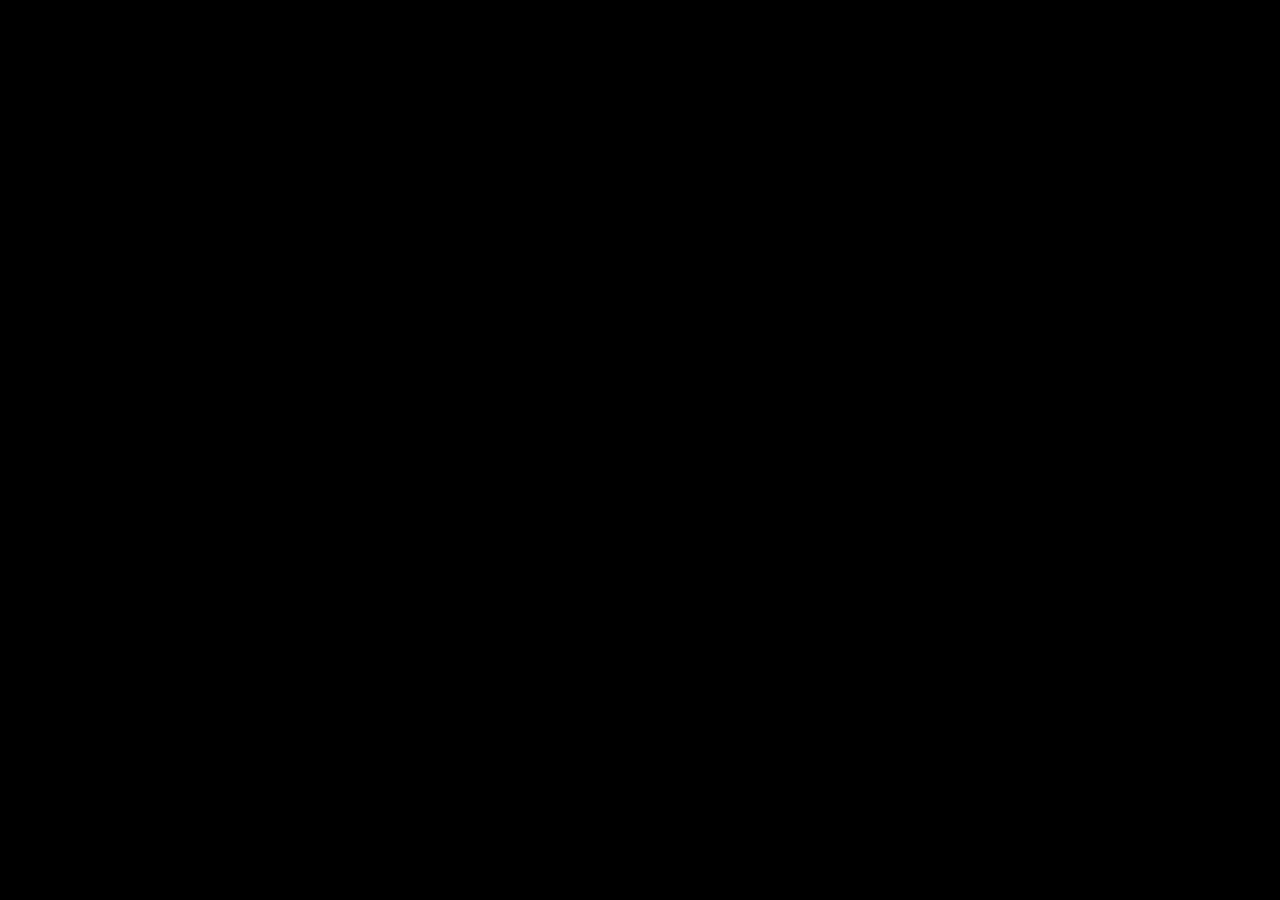
==== commit 35da6450: "Rebuild Cosinuos as a compact meditative app-like arcade" ====
--- a/index.html
+++ b/index.html
@@ -4,71 +4,158 @@
   <meta charset="utf-8">
   <meta name="viewport" content="width=device-width,initial-scale=1,viewport-fit=cover,user-scalable=no">
   <meta name="theme-color" content="#000000">
-  <meta name="description" content="Cosinuos — a dark signal-drift arcade game.">
-  <title>Cosinuos // Signal Drift</title>
+  <meta name="description" content="Cosinuos — a meditative precision arcade game.">
+  <title>Cosinuos — Ride the Signal</title>
   <link rel="stylesheet" href="styles.css">
 </head>
 <body>
-  <main class="game-shell" aria-label="Cosinuos game">
-    <canvas id="world" aria-label="Game field"></canvas>
-    <div class="ambient ambient-a" aria-hidden="true"></div>
-    <div class="ambient ambient-b" aria-hidden="true"></div>
-    <div class="ambient ambient-c" aria-hidden="true"></div>
-    <div class="field-vignette" aria-hidden="true"></div>
-    <div class="scanlines" aria-hidden="true"></div>
+  <main class="app-shell" id="appShell">
+    <div class="ambient ambient-one" aria-hidden="true"></div>
+    <div class="ambient ambient-two" aria-hidden="true"></div>
+    <div class="ambient ambient-three" aria-hidden="true"></div>
+    <div class="orbit orbit-a" aria-hidden="true"></div>
+    <div class="orbit orbit-b" aria-hidden="true"></div>
 
-    <header class="hud hud-top">
-      <section class="hud-chip brand-chip">
-        <span class="status-led" aria-hidden="true"></span>
-        <span class="brand-copy"><small>COSINUOS</small><strong>SIGNAL DRIFT</strong></span>
-      </section>
-      <section class="score-card">
-        <span class="hud-label">SCORE</span>
-        <div class="score-row"><strong id="scoreValue">000000</strong><span id="multiplierValue">×1.0</span></div>
-      </section>
-      <section class="hud-chip peak-chip">
-        <span class="hud-label">PEAK</span><strong id="highScoreValue">000000</strong>
-      </section>
+    <header class="page-brand">
+      <span class="brand-dot"></span>
+      <span>COSINUOS</span>
+      <small>RIDE THE SIGNAL</small>
     </header>
 
-    <aside class="effect-stack" id="effectStack" aria-live="polite"></aside>
+    <section class="desk" aria-label="Cosinuos interface">
+      <aside class="side-column side-left" aria-label="Run metrics">
+        <article class="app-card score-card parallax-card" data-depth="0.55">
+          <div class="card-heading">
+            <span>RUN SIGNAL</span>
+            <i class="online-dot"></i>
+          </div>
+          <div class="score-ring" id="scoreRing">
+            <div class="score-ring-copy">
+              <small>LIVE SCORE</small>
+              <strong id="scoreValue">000000</strong>
+              <span id="scoreDelta">+0.0%</span>
+            </div>
+          </div>
+          <div class="triple-stats">
+            <div><small>TIME</small><strong id="timeValue">0:00</strong></div>
+            <div><small>CHAIN</small><strong id="chainValue">×1.0</strong></div>
+            <div><small>PEAK</small><strong id="peakValue">000000</strong></div>
+          </div>
+        </article>
 
-    <footer class="hud hud-bottom">
-      <section class="hud-chip lives-chip">
-        <span class="hud-label">INTEGRITY</span>
-        <div id="livesValue" class="integrity-dots" aria-label="Three integrity points"></div>
+        <article class="app-card chain-card parallax-card" data-depth="0.34">
+          <div class="card-heading"><span>SIGNAL CHAIN</span><small id="chainState">QUIET</small></div>
+          <div class="chain-visual" aria-hidden="true">
+            <i class="chain-node node-a"></i>
+            <i class="chain-line line-a"></i>
+            <i class="chain-node node-b"></i>
+            <i class="chain-line line-b"></i>
+            <i class="chain-node node-c"></i>
+          </div>
+          <div class="meter-copy">
+            <span>RESONANCE</span>
+            <strong id="resonanceValue">0%</strong>
+          </div>
+          <div class="segmented-meter" id="resonanceMeter" aria-label="Resonance meter">
+            <i></i><i></i><i></i><i></i><i></i><i></i><i></i><i></i>
+          </div>
+          <p>Glide close to danger. Contact breaks the chain.</p>
+        </article>
+      </aside>
+
+      <section class="game-card parallax-card" data-depth="0.18" id="gameCard">
+        <header class="game-card-head">
+          <button class="icon-button" id="menuButton" type="button" aria-label="Pause game">
+            <span></span><span></span>
+          </button>
+          <div class="game-title">
+            <strong>COSINUOS</strong>
+            <small>PRECISION FLOW / 01</small>
+          </div>
+          <button class="icon-button sound-button" id="soundButton" type="button" aria-label="Toggle sound">
+            <span class="sound-wave"></span>
+          </button>
+        </header>
+
+        <div class="arena-shell" id="arenaShell">
+          <canvas id="world" aria-label="Cosinuos game field"></canvas>
+          <div class="arena-vignette" aria-hidden="true"></div>
+          <div class="arena-corners" aria-hidden="true"><i></i><i></i><i></i><i></i></div>
+
+          <section class="game-overlay is-visible" id="gameOverlay" aria-live="polite">
+            <div class="overlay-signal" aria-hidden="true">
+              <i></i><i></i><i></i><i></i><i></i><i></i><i></i><i></i>
+              <b></b>
+            </div>
+            <p class="eyebrow" id="overlayEyebrow">A QUIET SKILL GAME</p>
+            <h1 id="overlayTitle">Follow the curve.<br>Touch nothing.</h1>
+            <p class="overlay-copy" id="overlayCopy">Guide a tiny signal through a living field. Graze hazards to build resonance. Hold focus for precise movement.</p>
+            <div class="final-stats" id="finalStats" hidden>
+              <div><small>SCORE</small><strong id="finalScore">0</strong></div>
+              <div><small>PEAK CHAIN</small><strong id="finalChain">×1.0</strong></div>
+              <div><small>GRAZES</small><strong id="finalGrazes">0</strong></div>
+            </div>
+            <button class="launch-button" id="launchButton" type="button">
+              <span id="launchLabel">ENTER THE FLOW</span>
+              <b>→</b>
+            </button>
+            <p class="control-note">POINTER / WASD TO STEER · HOLD SHIFT OR POINTER TO FOCUS · SPACE TO PAUSE</p>
+          </section>
+
+          <div class="pause-pill" id="pausePill" hidden>PAUSED</div>
+          <div class="pickup-toast" id="pickupToast" hidden>
+            <i id="pickupIcon">◇</i>
+            <span><strong id="pickupName">LUCID</strong><small id="pickupDescription">FIELD SLOWS</small></span>
+          </div>
+        </div>
+
+        <footer class="game-card-foot">
+          <div class="focus-readout">
+            <span>FOCUS</span>
+            <div class="focus-track"><i id="focusBar"></i></div>
+            <strong id="focusValue">100</strong>
+          </div>
+          <div class="mode-readout"><i></i><span id="modeValue">DRIFT MODE</span></div>
+          <div class="life-readout" id="lifeReadout" aria-label="Three lives"></div>
+        </footer>
       </section>
-      <section class="hud-chip flow-chip"><span class="flow-dot" aria-hidden="true"></span><strong id="flowValue">CALIBRATING</strong></section>
-      <section class="hud-chip controls-chip">
-        <span><kbd>POINTER</kbd> STEER</span><span><kbd>SPACE</kbd> PAUSE</span>
-        <button id="soundButton" class="icon-button" type="button" aria-label="Toggle sound">SOUND ON</button>
-      </section>
-    </footer>
 
-    <section id="overlay" class="overlay is-visible" aria-live="assertive">
-      <div class="hero-stage" aria-hidden="true">
-        <div class="hero-signal">
-          <i></i><i></i><i></i><i></i><i></i><i></i><i></i><i></i><i></i>
-          <span class="signal-orb orb-a"></span><span class="signal-orb orb-b"></span><span class="signal-orb orb-c"></span>
-        </div>
-        <p class="hero-caption">LIVE FIELD / 001</p>
-      </div>
-      <div class="panel">
-        <p id="overlayKicker" class="panel-kicker">INTERACTIVE SIGNAL / 01</p>
-        <h1 id="overlayTitle">Stay inside<br>the flow.</h1>
-        <p id="overlayCopy" class="panel-copy">Guide the signal through hostile geometry. Collect anomalies, bend the field and build a clean chain.</p>
-        <div id="runStats" class="run-stats" hidden>
-          <div><span>SCORE</span><strong id="finalScore">0</strong></div>
-          <div><span>PEAK CHAIN</span><strong id="finalCombo">×1.0</strong></div>
-          <div><span>RUNTIME</span><strong id="finalTime">0:00</strong></div>
-        </div>
-        <button id="primaryButton" class="primary-button" type="button"><span id="primaryButtonLabel">ENTER THE FLOW</span><b aria-hidden="true">↗</b></button>
-        <p class="panel-footnote">POINTER / WASD / ARROWS · EACH ANOMALY HAS ITS OWN SIGNATURE</p>
-      </div>
+      <aside class="side-column side-right" aria-label="Field information">
+        <article class="app-card field-card parallax-card" data-depth="0.42">
+          <div class="card-heading"><span>FIELD STATE</span><small id="fieldStatus">CALM</small></div>
+          <div class="field-orbit" aria-hidden="true">
+            <div class="field-core"></div>
+            <i class="field-node field-node-a">◇</i>
+            <i class="field-node field-node-b">○</i>
+            <i class="field-node field-node-c">△</i>
+            <i class="field-node field-node-d">+</i>
+          </div>
+          <div class="triple-stats compact">
+            <div><small>DENSITY</small><strong id="densityValue">0%</strong></div>
+            <div><small>FLOW</small><strong id="flowValue">LOW</strong></div>
+            <div><small>GRAZES</small><strong id="grazeValue">0</strong></div>
+          </div>
+        </article>
+
+        <article class="app-card effects-card parallax-card" data-depth="0.27">
+          <div class="card-heading"><span>ACTIVE SIGNALS</span><small id="effectCount">0 / 3</small></div>
+          <div class="effect-list" id="effectList">
+            <div class="effect-empty">
+              <span class="empty-glyph">∞</span>
+              <p>Collect rare nodes to bend the field.</p>
+            </div>
+          </div>
+        </article>
+      </aside>
     </section>
 
-    <div id="pauseBadge" class="pause-badge" hidden>PAUSED / SPACE TO RESUME</div>
+    <footer class="page-foot">
+      <span>LOCAL PEAK <strong id="highScoreValue">000000</strong></span>
+      <span class="page-foot-center">MEDITATIVE PRECISION ARCADE</span>
+      <span id="fpsValue">60 FPS</span>
+    </footer>
   </main>
+
   <script src="game.js" defer></script>
 </body>
 </html>
--- a/styles.css
+++ b/styles.css
@@ -1,20 +1,24 @@
 :root {
   color-scheme: dark;
-  --bg: #07090f;
-  --panel: rgba(9, 12, 20, 0.78);
-  --line: rgba(221, 233, 255, 0.14);
-  --line-strong: rgba(221, 233, 255, 0.28);
-  --text: #f4f7ff;
-  --muted: #7c869d;
-  --cyan: #75f7ff;
-  --violet: #9a79ff;
-  --pink: #ff5f9f;
-  --amber: #ffc85a;
-  --green: #79ffba;
-  --safe-top: max(18px, env(safe-area-inset-top));
-  --safe-right: max(18px, env(safe-area-inset-right));
-  --safe-bottom: max(18px, env(safe-area-inset-bottom));
-  --safe-left: max(18px, env(safe-area-inset-left));
+  --bg: #000;
+  --surface: rgba(6, 8, 14, 0.84);
+  --surface-strong: rgba(8, 11, 19, 0.94);
+  --line: rgba(255, 255, 255, 0.085);
+  --line-strong: rgba(255, 255, 255, 0.16);
+  --text: #f8f9ff;
+  --muted: #858da2;
+  --cyan: #59e7ff;
+  --blue: #4e78ff;
+  --violet: #9076ff;
+  --pink: #ff4fc1;
+  --amber: #ffb649;
+  --green: #79f0a8;
+  --safe-top: max(16px, env(safe-area-inset-top));
+  --safe-right: max(16px, env(safe-area-inset-right));
+  --safe-bottom: max(16px, env(safe-area-inset-bottom));
+  --safe-left: max(16px, env(safe-area-inset-left));
+  --parallax-x: 0px;
+  --parallax-y: 0px;
 }
 
 * { box-sizing: border-box; }
@@ -25,12 +29,12 @@
   height: 100%;
   margin: 0;
   overflow: hidden;
-  background: var(--bg);
+  background: #000;
 }
 
 body {
+  color: var(--text);
   font-family: Inter, ui-sans-serif, -apple-system, BlinkMacSystemFont, "Segoe UI", sans-serif;
-  color: var(--text);
   -webkit-font-smoothing: antialiased;
   user-select: none;
 }
@@ -46,9 +50,10 @@
   isolation: isolate;
   overflow: hidden;
   background:
-    radial-gradient(circle at 18% 18%, rgba(95, 75, 255, 0.08), transparent 34%),
-    radial-gradient(circle at 85% 75%, rgba(0, 226, 255, 0.06), transparent 32%),
-    var(--bg);
+    radial-gradient(circle at 12% 12%, rgba(255, 79, 193, 0.09), transparent 26%),
+    radial-gradient(circle at 88% 14%, rgba(89, 231, 255, 0.08), transparent 28%),
+    radial-gradient(circle at 68% 88%, rgba(144, 118, 255, 0.07), transparent 28%),
+    #000;
 }
 
 #world {
@@ -60,198 +65,275 @@
   cursor: crosshair;
 }
 
+.ambient {
+  position: absolute;
+  z-index: 1;
+  width: 25rem;
+  height: 25rem;
+  border-radius: 50%;
+  filter: blur(105px);
+  opacity: 0.11;
+  pointer-events: none;
+  animation: ambient-float 14s ease-in-out infinite alternate;
+}
+
+.ambient-a { left: -11rem; top: -12rem; background: var(--pink); }
+.ambient-b { right: -10rem; top: 8%; background: var(--cyan); animation-delay: -4s; }
+.ambient-c { right: 18%; bottom: -14rem; background: var(--violet); animation-delay: -8s; }
+
+@keyframes ambient-float {
+  from { transform: translate3d(-4%, -3%, 0) scale(.92); }
+  to { transform: translate3d(8%, 7%, 0) scale(1.09); }
+}
+
+.field-vignette,
 .scanlines {
   position: absolute;
   inset: 0;
   pointer-events: none;
+}
+
+.field-vignette {
   z-index: 2;
-  opacity: 0.17;
-  background: repeating-linear-gradient(
-    to bottom,
-    transparent 0,
-    transparent 3px,
-    rgba(255,255,255,0.018) 4px
-  );
+  background: radial-gradient(circle at center, transparent 0 46%, rgba(0,0,0,.3) 76%, rgba(0,0,0,.72) 100%);
+}
+
+.scanlines {
+  z-index: 3;
+  opacity: .12;
+  background: repeating-linear-gradient(to bottom, transparent 0, transparent 3px, rgba(255,255,255,.02) 4px);
   mix-blend-mode: screen;
-}
-
-.ambient {
-  position: absolute;
-  width: 24rem;
-  height: 24rem;
-  border-radius: 999px;
-  filter: blur(90px);
-  opacity: 0.055;
-  pointer-events: none;
-  z-index: 1;
-  animation: ambient-drift 12s ease-in-out infinite alternate;
-}
-.ambient-a { left: -8rem; top: -9rem; background: var(--violet); }
-.ambient-b { right: -7rem; bottom: -11rem; background: var(--cyan); animation-delay: -4s; }
-
-@keyframes ambient-drift {
-  from { transform: translate3d(-2%, -3%, 0) scale(0.92); }
-  to { transform: translate3d(8%, 6%, 0) scale(1.08); }
 }
 
 .hud {
   position: absolute;
   left: var(--safe-left);
   right: var(--safe-right);
-  z-index: 5;
+  z-index: 6;
   display: grid;
   grid-template-columns: 1fr auto 1fr;
   gap: 12px;
+  align-items: start;
   pointer-events: none;
 }
 
 .hud-top { top: var(--safe-top); }
 .hud-bottom { bottom: var(--safe-bottom); align-items: end; }
 
-.hud-block {
-  min-width: 0;
-  padding: 10px 12px;
+.hud-chip,
+.score-card {
+  position: relative;
   border: 1px solid var(--line);
-  background: linear-gradient(135deg, rgba(13, 17, 28, 0.72), rgba(8, 11, 18, 0.42));
-  backdrop-filter: blur(16px);
-  box-shadow: inset 0 1px 0 rgba(255,255,255,0.025);
-}
-
-.hud-block::before,
-.panel::before,
-.panel::after {
-  content: "";
-  position: absolute;
-  pointer-events: none;
-}
-
-.hud-label {
-  display: block;
-  margin-bottom: 5px;
-  color: var(--muted);
-  font-family: "SFMono-Regular", Consolas, "Liberation Mono", monospace;
-  font-size: 9px;
-  letter-spacing: 0.18em;
-}
-
-.brand-block strong,
-.metric-block strong,
-.status-block strong {
-  font-size: 13px;
-  font-weight: 650;
-  letter-spacing: 0.12em;
-}
-
-.brand-suffix {
-  margin-left: 6px;
-  color: var(--muted);
-  font-family: "SFMono-Regular", Consolas, monospace;
-  font-size: 10px;
-}
-
-.metric-block { min-width: 168px; }
-.metric-row { display: flex; align-items: baseline; gap: 10px; }
-.metric-row strong { font-size: 20px; letter-spacing: 0.08em; font-variant-numeric: tabular-nums; }
-.metric-row span { color: var(--cyan); font-size: 11px; font-weight: 700; }
-.hud-right { justify-self: end; text-align: right; }
-
-.lives-block { min-width: 150px; }
-.integrity-dots { display: flex; gap: 7px; min-height: 12px; }
-.integrity-dot {
-  width: 17px;
-  height: 7px;
-  border: 1px solid rgba(117,247,255,0.65);
-  transform: skewX(-20deg);
-  background: rgba(117,247,255,0.09);
-}
-.integrity-dot.is-live { background: var(--cyan); box-shadow: 0 0 16px rgba(117,247,255,0.35); }
-
-.status-block { min-width: 150px; text-align: center; }
-.status-block strong { color: #dce3f2; font-size: 11px; }
-
-.controls-block {
+  background: linear-gradient(180deg, rgba(11,14,24,.76), rgba(4,6,11,.66));
+  backdrop-filter: blur(18px);
+  box-shadow: 0 14px 40px rgba(0,0,0,.24), inset 0 1px 0 rgba(255,255,255,.026);
+}
+
+.hud-chip {
+  min-height: 52px;
+  padding: 10px 14px;
+  border-radius: 18px;
+}
+
+.brand-chip {
+  justify-self: start;
   display: flex;
   align-items: center;
-  gap: 13px;
+  gap: 11px;
+}
+
+.status-led,
+.flow-dot {
+  display: block;
+  flex: 0 0 auto;
+  width: 7px;
+  height: 7px;
+  border-radius: 50%;
+  background: var(--cyan);
+  box-shadow: 0 0 18px rgba(89,231,255,.72);
+}
+
+.brand-copy { display: grid; gap: 2px; }
+.brand-copy small,
+.hud-label,
+.panel-kicker,
+.panel-footnote,
+.hero-caption,
+.effect-copy strong,
+.effect-copy small,
+.effect-time,
+.run-stats span,
+kbd,
+.icon-button {
+  font-family: "SFMono-Regular", Consolas, "Liberation Mono", monospace;
+}
+
+.brand-copy small,
+.hud-label {
   color: var(--muted);
+  font-size: 8px;
+  letter-spacing: .18em;
+}
+
+.brand-copy strong {
+  font-size: 11px;
+  font-weight: 650;
+  letter-spacing: .13em;
+}
+
+.score-card {
+  min-width: 250px;
+  padding: 10px 20px 11px;
+  border-radius: 22px;
+  text-align: center;
+}
+
+.score-row {
+  display: flex;
+  align-items: baseline;
+  justify-content: center;
+  gap: 12px;
+}
+
+.score-row strong {
+  font-size: clamp(26px, 3vw, 38px);
+  line-height: 1;
+  letter-spacing: -.04em;
+  font-variant-numeric: tabular-nums;
+}
+
+.score-row span {
+  color: var(--cyan);
+  font-size: 11px;
+  font-weight: 700;
+  text-shadow: 0 0 15px rgba(89,231,255,.52);
+}
+
+.peak-chip {
+  justify-self: end;
+  text-align: right;
+}
+
+.peak-chip strong {
+  display: block;
+  margin-top: 3px;
+  font-size: 14px;
+  letter-spacing: .08em;
+  font-variant-numeric: tabular-nums;
+}
+
+.lives-chip { justify-self: start; }
+.integrity-dots { display: flex; gap: 6px; margin-top: 7px; }
+.integrity-dot {
+  width: 19px;
+  height: 6px;
+  border-radius: 999px;
+  border: 1px solid rgba(89,231,255,.42);
+  background: rgba(89,231,255,.07);
+}
+.integrity-dot.is-live {
+  border-color: transparent;
+  background: linear-gradient(90deg, var(--cyan), var(--blue));
+  box-shadow: 0 0 18px rgba(89,231,255,.34);
+}
+
+.flow-chip {
+  justify-self: center;
+  display: flex;
+  align-items: center;
+  gap: 9px;
+  min-height: 40px;
+  padding-block: 8px;
+}
+.flow-chip strong {
+  color: #dfe4f3;
   font-size: 9px;
-  letter-spacing: 0.08em;
+  letter-spacing: .1em;
+}
+.flow-dot { width: 6px; height: 6px; animation: flow-pulse 1.8s ease-in-out infinite; }
+@keyframes flow-pulse { 50% { opacity: .35; transform: scale(.72); } }
+
+.controls-chip {
+  justify-self: end;
+  display: flex;
+  align-items: center;
+  gap: 14px;
   pointer-events: auto;
-}
-
-kbd {
-  color: #cbd3e5;
-  font-family: "SFMono-Regular", Consolas, monospace;
+  color: var(--muted);
   font-size: 8px;
-  letter-spacing: 0.12em;
-}
-
+  letter-spacing: .08em;
+}
+
+kbd { color: #e3e7f3; font-size: 8px; letter-spacing: .11em; }
 .icon-button {
   border: 0;
   padding: 0;
   background: transparent;
   color: var(--cyan);
   cursor: pointer;
-  font-family: "SFMono-Regular", Consolas, monospace;
   font-size: 8px;
-  letter-spacing: 0.13em;
+  letter-spacing: .12em;
 }
 .icon-button:hover { color: #fff; }
 
 .effect-stack {
   position: absolute;
-  top: 96px;
+  top: 92px;
   right: var(--safe-right);
-  z-index: 5;
-  width: min(235px, 42vw);
+  z-index: 6;
+  width: min(248px, 42vw);
   display: grid;
-  gap: 7px;
+  gap: 8px;
   pointer-events: none;
 }
 
 .effect-card {
   position: relative;
   display: grid;
-  grid-template-columns: 28px 1fr auto;
-  gap: 9px;
+  grid-template-columns: 32px 1fr auto;
+  gap: 10px;
   align-items: center;
-  min-height: 43px;
-  padding: 8px 9px;
-  border: 1px solid color-mix(in srgb, var(--effect-color) 35%, transparent);
-  background: rgba(7, 10, 17, 0.76);
-  backdrop-filter: blur(14px);
+  min-height: 48px;
+  padding: 8px 10px;
   overflow: hidden;
-  animation: effect-in 220ms ease-out both;
-}
+  border: 1px solid color-mix(in srgb, var(--effect-color) 38%, rgba(255,255,255,.055));
+  border-radius: 18px;
+  background: rgba(5,7,13,.86);
+  backdrop-filter: blur(16px);
+  box-shadow: 0 14px 36px rgba(0,0,0,.26);
+  animation: effect-in 220ms cubic-bezier(.2,.8,.2,1) both;
+}
+
 .effect-card::after {
   content: "";
   position: absolute;
   left: 0;
   bottom: 0;
   width: calc(var(--progress) * 100%);
-  height: 1px;
+  height: 2px;
   background: var(--effect-color);
-  box-shadow: 0 0 12px var(--effect-color);
-}
+  box-shadow: 0 0 14px var(--effect-color);
+}
+
 .effect-symbol {
   display: grid;
   place-items: center;
-  width: 27px;
-  height: 27px;
-  border: 1px solid color-mix(in srgb, var(--effect-color) 62%, transparent);
+  width: 29px;
+  height: 29px;
+  border: 1px solid color-mix(in srgb, var(--effect-color) 65%, transparent);
+  border-radius: 11px;
   color: var(--effect-color);
-  font-family: "SFMono-Regular", Consolas, monospace;
-  font-size: 12px;
   transform: rotate(45deg);
+  box-shadow: inset 0 0 18px color-mix(in srgb, var(--effect-color) 18%, transparent);
 }
 .effect-symbol span { transform: rotate(-45deg); }
-.effect-copy strong { display: block; font-size: 9px; letter-spacing: 0.14em; }
-.effect-copy small { color: var(--muted); font-size: 8px; letter-spacing: 0.08em; }
-.effect-time { color: var(--effect-color); font-family: "SFMono-Regular", Consolas, monospace; font-size: 9px; }
+.effect-copy strong { display: block; font-size: 9px; letter-spacing: .14em; }
+.effect-copy small { color: var(--muted); font-size: 8px; letter-spacing: .07em; }
+.effect-time { color: var(--effect-color); font-size: 9px; }
 
 @keyframes effect-in {
-  from { opacity: 0; transform: translateX(10px); }
-  to { opacity: 1; transform: translateX(0); }
+  from { opacity: 0; transform: translate3d(12px,0,0) scale(.98); }
+  to { opacity: 1; transform: translate3d(0,0,0) scale(1); }
 }
 
 .overlay {
@@ -259,9 +341,11 @@
   inset: 0;
   z-index: 10;
   display: grid;
-  place-items: center;
-  padding: clamp(24px, 6vw, 72px);
-  background: rgba(4, 6, 11, 0.4);
+  grid-template-columns: minmax(260px, 1fr) minmax(330px, 430px);
+  align-items: center;
+  gap: clamp(36px, 7vw, 120px);
+  padding: clamp(28px, 6vw, 86px);
+  background: rgba(0,0,0,.32);
   backdrop-filter: blur(2px);
   opacity: 0;
   visibility: hidden;
@@ -269,207 +353,237 @@
 }
 .overlay.is-visible { opacity: 1; visibility: visible; }
 
-.overlay-grid {
-  position: absolute;
-  inset: 0;
-  opacity: 0.42;
-  background-image:
-    linear-gradient(rgba(255,255,255,0.025) 1px, transparent 1px),
-    linear-gradient(90deg, rgba(255,255,255,0.025) 1px, transparent 1px);
-  background-size: 56px 56px;
-  mask-image: radial-gradient(circle at center, #000 5%, transparent 72%);
+.hero-stage {
+  position: relative;
+  min-height: min(72vh, 680px);
+  display: grid;
+  place-items: center;
+  transform: translate3d(var(--parallax-x), var(--parallax-y), 0);
+  transition: transform 120ms ease-out;
+}
+
+.hero-signal {
+  position: relative;
+  width: min(44vw, 620px);
+  aspect-ratio: 1;
+  transform: rotate(-11deg);
+  filter: drop-shadow(0 0 36px rgba(89,231,255,.06));
+}
+
+.hero-signal i {
+  position: absolute;
+  left: 50%;
+  top: 50%;
+  width: calc(100% - var(--ring));
+  height: calc(100% - var(--ring));
+  border: 1px solid rgba(255,255,255,.12);
+  border-radius: 50%;
+  transform: translate(-50%,-50%) rotate(var(--rot)) scaleX(.54);
+  clip-path: inset(0 0 48% 0);
+  animation: signal-breathe 5.8s ease-in-out infinite alternate;
+}
+.hero-signal i:nth-child(1) { --ring: 0px; --rot: 23deg; border-color: rgba(255,255,255,.18); }
+.hero-signal i:nth-child(2) { --ring: 38px; --rot: 31deg; border-color: rgba(89,231,255,.86); animation-delay: -.3s; }
+.hero-signal i:nth-child(3) { --ring: 76px; --rot: 39deg; border-color: rgba(78,120,255,.8); animation-delay: -.6s; }
+.hero-signal i:nth-child(4) { --ring: 114px; --rot: 47deg; border-color: rgba(144,118,255,.82); animation-delay: -.9s; }
+.hero-signal i:nth-child(5) { --ring: 152px; --rot: 55deg; border-color: rgba(255,79,193,.84); animation-delay: -1.2s; }
+.hero-signal i:nth-child(6) { --ring: 190px; --rot: 63deg; border-color: rgba(255,182,73,.78); animation-delay: -1.5s; }
+.hero-signal i:nth-child(7) { --ring: 228px; --rot: 71deg; border-color: rgba(89,231,255,.48); animation-delay: -1.8s; }
+.hero-signal i:nth-child(8) { --ring: 266px; --rot: 79deg; border-color: rgba(144,118,255,.4); animation-delay: -2.1s; }
+.hero-signal i:nth-child(9) { --ring: 304px; --rot: 87deg; border-color: rgba(255,255,255,.18); animation-delay: -2.4s; }
+
+@keyframes signal-breathe {
+  from { opacity: .6; }
+  to { opacity: 1; filter: drop-shadow(0 0 8px currentColor); }
+}
+
+.signal-orb {
+  position: absolute;
+  border-radius: 50%;
+  box-shadow: 0 0 34px currentColor;
+  animation: orb-float 4.8s ease-in-out infinite alternate;
+}
+.orb-a { left: 28%; top: 30%; width: 16px; height: 16px; color: var(--pink); background: var(--pink); }
+.orb-b { right: 23%; top: 42%; width: 11px; height: 11px; color: var(--cyan); background: var(--cyan); animation-delay: -1.4s; }
+.orb-c { left: 46%; bottom: 29%; width: 9px; height: 9px; color: var(--amber); background: var(--amber); animation-delay: -2.3s; }
+@keyframes orb-float { to { transform: translate3d(14px,-10px,0) scale(1.2); opacity: .65; } }
+
+.hero-caption {
+  position: absolute;
+  left: 10%;
+  bottom: 8%;
+  margin: 0;
+  color: rgba(255,255,255,.34);
+  font-size: 8px;
+  letter-spacing: .2em;
 }
 
 .panel {
   position: relative;
-  width: min(570px, 100%);
-  padding: clamp(27px, 5vw, 56px);
-  border: 1px solid var(--line-strong);
-  background:
-    linear-gradient(135deg, rgba(14, 18, 29, 0.88), rgba(5, 8, 14, 0.78)),
-    var(--panel);
-  box-shadow: 0 30px 90px rgba(0,0,0,0.44), inset 0 1px 0 rgba(255,255,255,0.035);
+  width: 100%;
+  padding: clamp(30px, 4vw, 54px);
+  border: 1px solid rgba(255,255,255,.1);
+  border-radius: 34px;
+  background: linear-gradient(180deg, rgba(10,13,22,.95), rgba(3,5,10,.94));
+  box-shadow: 0 36px 110px rgba(0,0,0,.62), inset 0 1px 0 rgba(255,255,255,.035);
   backdrop-filter: blur(24px);
-}
-.panel::before {
+  transform: translate3d(calc(var(--parallax-x) * -0.35), calc(var(--parallax-y) * -0.35), 0);
+}
+
+.panel::before,
+.panel::after {
+  content: "";
+  position: absolute;
   width: 42px;
   height: 42px;
-  left: -1px;
-  top: -1px;
-  border-left: 1px solid var(--cyan);
-  border-top: 1px solid var(--cyan);
+  pointer-events: none;
+}
+.panel::before {
+  left: 20px;
+  top: 20px;
+  border-left: 1px solid rgba(89,231,255,.9);
+  border-top: 1px solid rgba(89,231,255,.9);
+  border-top-left-radius: 13px;
 }
 .panel::after {
-  width: 42px;
-  height: 42px;
-  right: -1px;
-  bottom: -1px;
-  border-right: 1px solid var(--violet);
-  border-bottom: 1px solid var(--violet);
+  right: 20px;
+  bottom: 20px;
+  border-right: 1px solid rgba(144,118,255,.9);
+  border-bottom: 1px solid rgba(144,118,255,.9);
+  border-bottom-right-radius: 13px;
 }
 
 .panel-kicker {
   margin: 0 0 22px;
   color: var(--cyan);
-  font-family: "SFMono-Regular", Consolas, monospace;
   font-size: 9px;
-  letter-spacing: 0.24em;
+  letter-spacing: .24em;
 }
 
 .panel h1 {
   margin: 0;
-  max-width: 500px;
-  font-size: clamp(34px, 6.5vw, 66px);
-  font-weight: 520;
-  line-height: 0.98;
-  letter-spacing: -0.055em;
+  max-width: 330px;
+  font-size: clamp(44px, 5.5vw, 76px);
+  font-weight: 510;
+  line-height: .96;
+  letter-spacing: -.067em;
 }
 
 .panel-copy {
-  max-width: 460px;
-  margin: 24px 0 30px;
-  color: #9aa4b9;
-  font-size: 13px;
+  max-width: 320px;
+  margin: 22px 0 30px;
+  color: #9aa2b6;
+  font-size: 14px;
   line-height: 1.65;
 }
 
 .primary-button {
   position: relative;
   width: 100%;
-  min-height: 58px;
+  min-height: 60px;
   display: flex;
   align-items: center;
   justify-content: space-between;
-  padding: 0 18px;
-  border: 1px solid rgba(117,247,255,0.52);
-  background: rgba(117,247,255,0.06);
-  color: #f8fbff;
+  padding: 0 20px;
+  overflow: hidden;
+  border: 1px solid rgba(89,231,255,.4);
+  border-radius: 999px;
+  background: linear-gradient(90deg, rgba(78,120,255,.58), rgba(89,231,255,.18));
+  color: #fff;
   cursor: pointer;
-  overflow: hidden;
   font-family: "SFMono-Regular", Consolas, monospace;
   font-size: 10px;
   font-weight: 700;
-  letter-spacing: 0.16em;
-  transition: border-color 180ms ease, background 180ms ease, transform 180ms ease;
+  letter-spacing: .16em;
+  box-shadow: 0 18px 42px rgba(78,120,255,.18);
+  transition: transform 180ms ease, border-color 180ms ease, box-shadow 180ms ease;
 }
 .primary-button::before {
   content: "";
   position: absolute;
   inset: 0;
-  background: linear-gradient(90deg, transparent, rgba(117,247,255,0.13), transparent);
+  background: linear-gradient(90deg, transparent, rgba(255,255,255,.18), transparent);
   transform: translateX(-110%);
   transition: transform 520ms ease;
 }
-.primary-button:hover { border-color: var(--cyan); background: rgba(117,247,255,0.1); transform: translateY(-1px); }
+.primary-button:hover {
+  transform: translateY(-2px);
+  border-color: var(--cyan);
+  box-shadow: 0 22px 48px rgba(78,120,255,.26);
+}
 .primary-button:hover::before { transform: translateX(110%); }
-.primary-button b { color: var(--cyan); font-size: 17px; font-weight: 400; }
+.primary-button b { color: var(--cyan); font-size: 18px; font-weight: 400; }
 
 .panel-footnote {
   margin: 14px 0 0;
-  color: #586175;
-  font-family: "SFMono-Regular", Consolas, monospace;
+  color: #555d72;
   font-size: 8px;
-  line-height: 1.55;
-  letter-spacing: 0.09em;
+  line-height: 1.6;
+  letter-spacing: .09em;
 }
 
 .run-stats {
-  grid-template-columns: repeat(3, 1fr);
+  grid-template-columns: repeat(3,1fr);
   gap: 1px;
-  margin: 25px 0 28px;
+  margin: 26px 0 28px;
+  overflow: hidden;
   border: 1px solid var(--line);
+  border-radius: 18px;
   background: var(--line);
 }
 .run-stats:not([hidden]) { display: grid; }
-.run-stats div { padding: 13px; background: rgba(7,9,15,0.84); }
-.run-stats span { display: block; margin-bottom: 7px; color: var(--muted); font-size: 8px; letter-spacing: 0.12em; }
+.run-stats div { padding: 13px; background: rgba(6,8,14,.94); }
+.run-stats span { display: block; margin-bottom: 7px; color: var(--muted); font-size: 8px; letter-spacing: .12em; }
 .run-stats strong { font-family: "SFMono-Regular", Consolas, monospace; font-size: 13px; }
-
-.intro-mark {
-  position: absolute;
-  left: max(4vw, 28px);
-  top: 50%;
-  width: min(26vw, 340px);
-  aspect-ratio: 1;
-  transform: translateY(-50%);
-  opacity: 0.32;
-  pointer-events: none;
-}
-.intro-mark i {
-  position: absolute;
-  left: 50%;
-  top: 50%;
-  width: calc(100% - var(--ring, 0px));
-  height: calc(100% - var(--ring, 0px));
-  border: 1px solid rgba(117,247,255,0.62);
-  border-radius: 50%;
-  transform: translate(-50%, -50%) rotate(35deg) scaleX(0.58);
-  clip-path: inset(0 0 45% 0);
-}
-.intro-mark i:nth-child(1) { --ring: 0px; }
-.intro-mark i:nth-child(2) { --ring: 46px; transform: translate(-50%, -50%) rotate(53deg) scaleX(.58); }
-.intro-mark i:nth-child(3) { --ring: 92px; transform: translate(-50%, -50%) rotate(71deg) scaleX(.58); }
-.intro-mark i:nth-child(4) { --ring: 138px; transform: translate(-50%, -50%) rotate(89deg) scaleX(.58); }
-.intro-mark i:nth-child(5) { --ring: 184px; transform: translate(-50%, -50%) rotate(107deg) scaleX(.58); }
-.intro-mark span {
-  position: absolute;
-  left: 50%;
-  top: 50%;
-  width: 7px;
-  height: 7px;
-  border-radius: 50%;
-  background: var(--pink);
-  box-shadow: 0 0 20px var(--pink);
-  animation: mark-pulse 2.3s ease-in-out infinite;
-}
-@keyframes mark-pulse { 50% { transform: scale(1.9); opacity: .5; } }
 
 .pause-badge {
   position: absolute;
   left: 50%;
   top: 50%;
   z-index: 12;
-  transform: translate(-50%, -50%);
-  padding: 12px 16px;
+  transform: translate(-50%,-50%);
+  padding: 13px 17px;
   border: 1px solid var(--line-strong);
-  background: rgba(7,9,15,0.82);
+  border-radius: 999px;
+  background: rgba(5,7,13,.86);
   backdrop-filter: blur(18px);
   color: var(--cyan);
   font-family: "SFMono-Regular", Consolas, monospace;
   font-size: 9px;
-  letter-spacing: 0.16em;
-}
-
-@media (max-width: 900px) {
-  .intro-mark { display: none; }
+  letter-spacing: .16em;
+}
+
+@media (max-width: 980px) {
+  .overlay { grid-template-columns: 1fr; place-items: center; }
+  .hero-stage { display: none; }
+  .panel { width: min(520px,100%); transform: none; }
   .hud { grid-template-columns: 1fr auto; }
-  .brand-block { grid-column: 1; }
-  .metric-block { grid-column: 2; }
-  .hud-top .hud-right { display: none; }
-  .status-block { display: none; }
-  .controls-block span { display: none; }
-  .effect-stack { top: 88px; }
+  .score-card { min-width: 190px; }
+  .peak-chip { display: none; }
+  .flow-chip { display: none; }
+  .controls-chip span { display: none; }
+  .effect-stack { top: 82px; }
 }
 
 @media (max-width: 560px) {
   .hud { left: 10px; right: 10px; gap: 7px; }
   .hud-top { top: max(10px, env(safe-area-inset-top)); }
   .hud-bottom { bottom: max(10px, env(safe-area-inset-bottom)); }
-  .hud-block { padding: 8px 9px; }
-  .brand-suffix { display: none; }
-  .metric-block { min-width: 126px; }
-  .metric-row strong { font-size: 16px; }
-  .lives-block { min-width: 118px; }
-  .effect-stack { top: 72px; right: 10px; width: 190px; }
-  .effect-card { min-height: 38px; grid-template-columns: 23px 1fr auto; padding: 6px 7px; }
-  .effect-symbol { width: 22px; height: 22px; font-size: 10px; }
+  .hud-chip { min-height: 44px; padding: 8px 10px; border-radius: 14px; }
+  .brand-copy strong { font-size: 9px; }
+  .score-card { min-width: 142px; padding: 8px 10px; border-radius: 16px; }
+  .score-row strong { font-size: 20px; }
+  .controls-chip { min-width: 90px; justify-content: center; }
+  .effect-stack { top: 68px; right: 10px; width: 190px; }
+  .effect-card { grid-template-columns: 24px 1fr auto; min-height: 40px; padding: 6px 7px; }
+  .effect-symbol { width: 23px; height: 23px; font-size: 10px; }
   .overlay { padding: 14px; }
-  .panel { padding: 28px 22px; }
+  .panel { padding: 30px 22px; border-radius: 26px; }
+  .panel h1 { font-size: clamp(38px, 12vw, 50px); }
   .panel-copy { font-size: 12px; }
   .run-stats div { padding: 10px 8px; }
-  .controls-block { padding-inline: 10px; }
 }
 
 @media (prefers-reduced-motion: reduce) {
-  *, *::before, *::after { animation-duration: 0.01ms !important; animation-iteration-count: 1 !important; scroll-behavior: auto !important; }
-}
+  *, *::before, *::after { animation-duration: .01ms !important; animation-iteration-count: 1 !important; }
+}
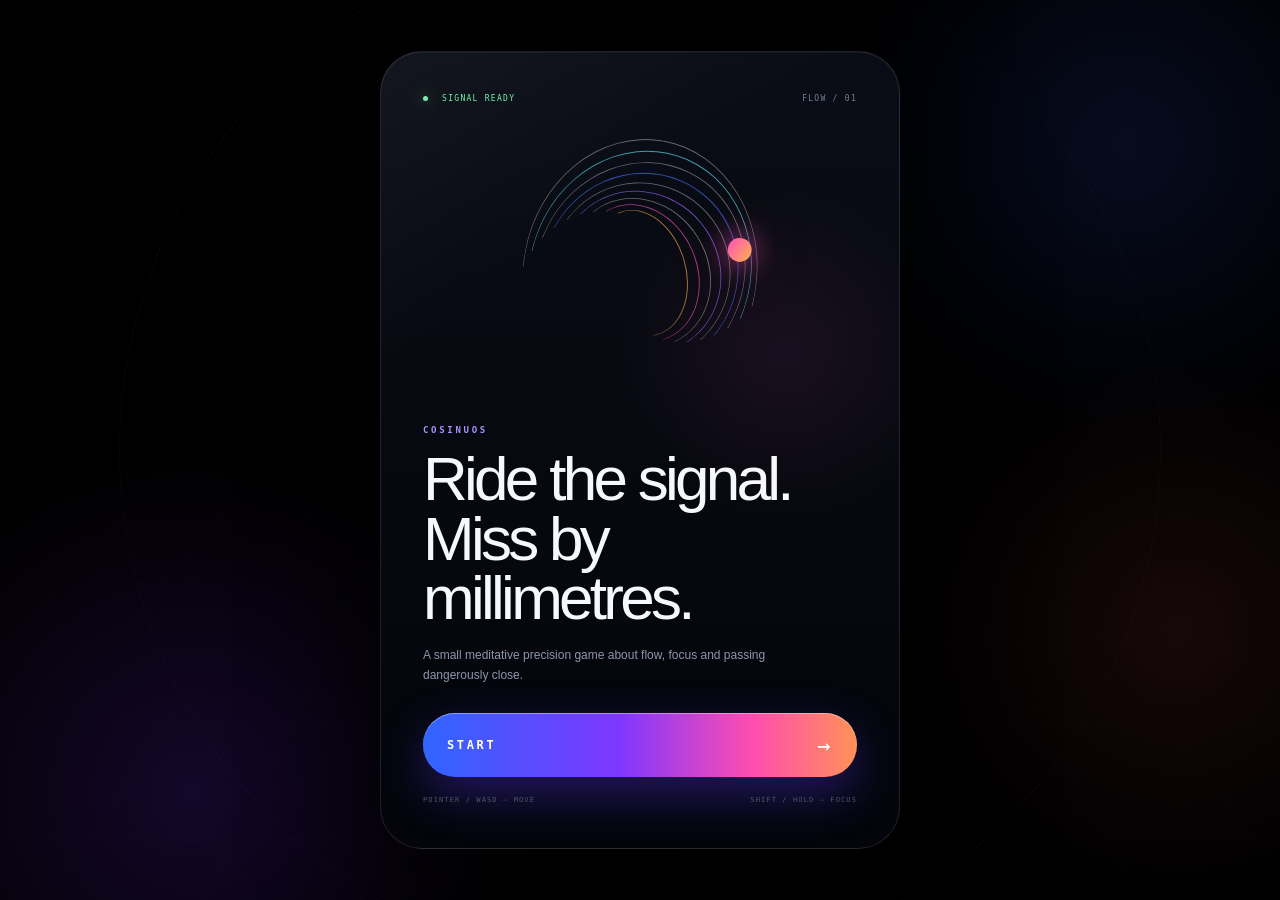
==== commit db02b0d3: "Replace cluttered initial dashboard with clear start screen" ====
--- a/index.html
+++ b/index.html
@@ -7,6 +7,7 @@
   <meta name="description" content="Cosinuos — a meditative precision arcade game.">
   <title>Cosinuos — Ride the Signal</title>
   <link rel="stylesheet" href="styles.css">
+  <link rel="stylesheet" href="start-screen.css">
 </head>
 <body>
   <main class="app-shell" id="appShell">
@@ -15,6 +16,38 @@
     <div class="ambient ambient-three" aria-hidden="true"></div>
     <div class="orbit orbit-a" aria-hidden="true"></div>
     <div class="orbit orbit-b" aria-hidden="true"></div>
+
+    <section class="start-screen" id="startScreen" aria-label="Start Cosinuos">
+      <div class="start-card">
+        <div class="start-topline">
+          <span class="start-status"><i></i> SIGNAL READY</span>
+          <span class="start-version">FLOW / 01</span>
+        </div>
+
+        <div class="start-art" aria-hidden="true">
+          <div class="start-orbits">
+            <i></i><i></i><i></i><i></i><i></i><i></i><i></i><i></i><i></i>
+            <b></b>
+          </div>
+        </div>
+
+        <div class="start-copy">
+          <p>COSINUOS</p>
+          <h1>Ride the signal.<br>Miss by millimetres.</h1>
+          <span>A small meditative precision game about flow, focus and passing dangerously close.</span>
+        </div>
+
+        <button class="start-button" id="startButton" type="button">
+          <span>START</span>
+          <b>→</b>
+        </button>
+
+        <div class="start-controls">
+          <span>POINTER / WASD — MOVE</span>
+          <span>SHIFT / HOLD — FOCUS</span>
+        </div>
+      </div>
+    </section>
 
     <header class="page-brand">
       <span class="brand-dot"></span>
@@ -157,5 +190,6 @@
   </main>
 
   <script src="game.js" defer></script>
+  <script src="start-screen.js" defer></script>
 </body>
 </html>
--- a/styles.css
+++ b/styles.css
@@ -1,27 +1,26 @@
 :root {
   color-scheme: dark;
-  --bg: #000;
-  --surface: rgba(6, 8, 14, 0.84);
-  --surface-strong: rgba(8, 11, 19, 0.94);
+  --black: #000;
+  --surface: rgba(7, 9, 15, 0.92);
+  --surface-soft: rgba(8, 11, 18, 0.74);
   --line: rgba(255, 255, 255, 0.085);
   --line-strong: rgba(255, 255, 255, 0.16);
-  --text: #f8f9ff;
-  --muted: #858da2;
-  --cyan: #59e7ff;
-  --blue: #4e78ff;
-  --violet: #9076ff;
-  --pink: #ff4fc1;
-  --amber: #ffb649;
-  --green: #79f0a8;
-  --safe-top: max(16px, env(safe-area-inset-top));
-  --safe-right: max(16px, env(safe-area-inset-right));
-  --safe-bottom: max(16px, env(safe-area-inset-bottom));
-  --safe-left: max(16px, env(safe-area-inset-left));
+  --text: #f7f8fc;
+  --muted: #858ca0;
+  --cyan: #5fe7ff;
+  --blue: #4c72ff;
+  --violet: #9b67ff;
+  --pink: #ff4fbd;
+  --amber: #ffb34d;
+  --green: #72efaa;
+  --red: #ff5f75;
   --parallax-x: 0px;
   --parallax-y: 0px;
 }
 
 * { box-sizing: border-box; }
+
+[hidden] { display: none !important; }
 
 html,
 body {
@@ -39,21 +38,485 @@
   user-select: none;
 }
 
-button,
-kbd { font: inherit; }
-button { color: inherit; }
-
-.game-shell {
+button { font: inherit; color: inherit; }
+
+.app-shell {
   position: relative;
   width: 100%;
   height: 100%;
+  min-height: 620px;
+  overflow: hidden;
   isolation: isolate;
+  background:
+    radial-gradient(circle at 8% 95%, rgba(137, 56, 255, 0.11), transparent 23%),
+    radial-gradient(circle at 94% 14%, rgba(70, 103, 255, 0.08), transparent 20%),
+    radial-gradient(circle at 96% 55%, rgba(255, 91, 78, 0.07), transparent 18%),
+    #000;
+}
+
+.app-shell::before {
+  content: "";
+  position: absolute;
+  inset: 0;
+  pointer-events: none;
+  opacity: 0.22;
+  background-image:
+    linear-gradient(rgba(255,255,255,0.022) 1px, transparent 1px),
+    linear-gradient(90deg, rgba(255,255,255,0.022) 1px, transparent 1px);
+  background-size: 72px 72px;
+  mask-image: radial-gradient(circle at center, #000 6%, transparent 78%);
+}
+
+.app-shell::after {
+  content: "";
+  position: absolute;
+  inset: 0;
+  pointer-events: none;
+  z-index: 30;
+  background: radial-gradient(circle at center, transparent 48%, rgba(0,0,0,0.36) 80%, rgba(0,0,0,0.82) 100%);
+}
+
+.ambient {
+  position: absolute;
+  z-index: 0;
+  width: 180px;
+  height: 180px;
+  border-radius: 50%;
+  filter: blur(34px);
+  opacity: 0.58;
+  pointer-events: none;
+  animation: ambient-float 10s ease-in-out infinite alternate;
+}
+
+.ambient-one {
+  left: -78px;
+  bottom: -82px;
+  background: radial-gradient(circle at 35% 35%, #e85bff, #6325ff 58%, transparent 72%);
+}
+
+.ambient-two {
+  right: -60px;
+  top: 30%;
+  width: 130px;
+  height: 130px;
+  background: radial-gradient(circle at 35% 35%, #ff755f, #ff3c69 52%, transparent 72%);
+  animation-delay: -3s;
+}
+
+.ambient-three {
+  right: 10%;
+  top: -110px;
+  width: 145px;
+  height: 145px;
+  background: radial-gradient(circle at 35% 35%, #4c6cff, #18217d 56%, transparent 72%);
+  animation-delay: -6s;
+}
+
+@keyframes ambient-float {
+  from { transform: translate3d(-8px, -5px, 0) scale(0.9); }
+  to { transform: translate3d(14px, 12px, 0) scale(1.08); }
+}
+
+.orbit {
+  position: absolute;
+  pointer-events: none;
+  border: 1px dashed rgba(255,255,255,0.055);
+  border-radius: 50%;
+  z-index: 0;
+}
+
+.orbit-a {
+  width: 880px;
+  height: 880px;
+  left: -360px;
+  top: 4%;
+  transform: rotate(24deg);
+}
+
+.orbit-b {
+  width: 760px;
+  height: 760px;
+  right: -300px;
+  top: -130px;
+  transform: rotate(-17deg);
+}
+
+.page-brand,
+.page-foot {
+  position: absolute;
+  z-index: 12;
+  left: 28px;
+  right: 28px;
+  display: flex;
+  align-items: center;
+  font-family: "SFMono-Regular", Consolas, monospace;
+  letter-spacing: 0.16em;
+}
+
+.page-brand {
+  top: 22px;
+  gap: 10px;
+  font-size: 11px;
+  font-weight: 700;
+}
+
+.page-brand small {
+  color: var(--muted);
+  font-size: 8px;
+  font-weight: 500;
+}
+
+.brand-dot {
+  width: 7px;
+  height: 7px;
+  border-radius: 50%;
+  background: linear-gradient(135deg, var(--cyan), var(--violet));
+  box-shadow: 0 0 18px rgba(95,231,255,0.75);
+}
+
+.page-foot {
+  bottom: 18px;
+  justify-content: space-between;
+  color: #666d80;
+  font-size: 8px;
+}
+
+.page-foot strong { color: #b9c0d2; font-weight: 500; }
+.page-foot-center { color: #424858; }
+
+.desk {
+  position: absolute;
+  z-index: 10;
+  inset: 62px 26px 48px;
+  display: grid;
+  grid-template-columns: minmax(215px, 280px) minmax(430px, 620px) minmax(215px, 280px);
+  justify-content: center;
+  align-items: center;
+  gap: clamp(18px, 2.5vw, 42px);
+  perspective: 1500px;
+}
+
+.parallax-card {
+  transform: translate3d(
+    calc(var(--parallax-x) * var(--depth, 0.25)),
+    calc(var(--parallax-y) * var(--depth, 0.25)),
+    0
+  );
+  transition: transform 120ms linear;
+}
+
+.side-column {
+  display: grid;
+  gap: 20px;
+  align-content: center;
+}
+
+.side-left { transform: rotate(-2.4deg); }
+.side-right { transform: rotate(2.1deg); }
+
+.app-card,
+.game-card {
+  position: relative;
   overflow: hidden;
+  border: 1px solid var(--line);
   background:
-    radial-gradient(circle at 12% 12%, rgba(255, 79, 193, 0.09), transparent 26%),
-    radial-gradient(circle at 88% 14%, rgba(89, 231, 255, 0.08), transparent 28%),
-    radial-gradient(circle at 68% 88%, rgba(144, 118, 255, 0.07), transparent 28%),
-    #000;
+    linear-gradient(155deg, rgba(255,255,255,0.035), transparent 28%),
+    linear-gradient(180deg, rgba(10,13,22,0.96), rgba(4,6,11,0.94));
+  box-shadow:
+    0 32px 90px rgba(0,0,0,0.52),
+    inset 0 1px 0 rgba(255,255,255,0.035);
+  backdrop-filter: blur(24px);
+}
+
+.app-card::after,
+.game-card::after {
+  content: "";
+  position: absolute;
+  inset: 0;
+  pointer-events: none;
+  border-radius: inherit;
+  background: linear-gradient(135deg, rgba(255,255,255,0.035), transparent 36%, transparent 70%, rgba(255,255,255,0.015));
+}
+
+.app-card {
+  --depth: 0.3;
+  min-height: 230px;
+  padding: 20px;
+  border-radius: 28px;
+}
+
+.score-card { min-height: 330px; }
+.chain-card { min-height: 255px; }
+.field-card { min-height: 330px; }
+.effects-card { min-height: 255px; }
+
+.card-heading {
+  position: relative;
+  z-index: 2;
+  display: flex;
+  align-items: center;
+  justify-content: space-between;
+  color: #b7a1ff;
+  font-family: "SFMono-Regular", Consolas, monospace;
+  font-size: 9px;
+  font-weight: 700;
+  letter-spacing: 0.18em;
+}
+
+.card-heading small {
+  color: #737a8f;
+  font-size: 7px;
+  letter-spacing: 0.12em;
+}
+
+.online-dot {
+  width: 5px;
+  height: 5px;
+  border-radius: 50%;
+  background: var(--green);
+  box-shadow: 0 0 12px rgba(114,239,170,0.7);
+}
+
+.score-ring {
+  position: relative;
+  width: 168px;
+  height: 168px;
+  margin: 22px auto 18px;
+  border-radius: 50%;
+  display: grid;
+  place-items: center;
+  background:
+    radial-gradient(circle, rgba(5,7,12,1) 58%, transparent 59%),
+    conic-gradient(from 225deg, var(--cyan), var(--blue), var(--violet), var(--pink), var(--amber), transparent 82%);
+  box-shadow:
+    0 0 30px rgba(77,110,255,0.13),
+    inset 0 0 22px rgba(255,255,255,0.03);
+}
+
+.score-ring::before,
+.score-ring::after {
+  content: "";
+  position: absolute;
+  border-radius: 50%;
+}
+
+.score-ring::before {
+  inset: -8px;
+  border: 1px solid rgba(255,255,255,0.055);
+  border-top-color: rgba(95,231,255,0.45);
+  border-right-color: rgba(255,79,189,0.35);
+  animation: ring-spin 16s linear infinite;
+}
+
+.score-ring::after {
+  inset: 9px;
+  border: 1px dotted rgba(255,255,255,0.09);
+  animation: ring-spin 22s linear reverse infinite;
+}
+
+@keyframes ring-spin { to { transform: rotate(360deg); } }
+
+.score-ring-copy {
+  position: relative;
+  z-index: 2;
+  text-align: center;
+}
+
+.score-ring-copy small,
+.score-ring-copy span,
+.triple-stats small,
+.meter-copy span,
+.focus-readout span,
+.mode-readout span,
+.final-stats small {
+  font-family: "SFMono-Regular", Consolas, monospace;
+  letter-spacing: 0.12em;
+}
+
+.score-ring-copy small {
+  display: block;
+  color: #777f94;
+  font-size: 7px;
+}
+
+.score-ring-copy strong {
+  display: block;
+  margin: 7px 0 5px;
+  font-family: "SFMono-Regular", Consolas, monospace;
+  font-size: 20px;
+  font-variant-numeric: tabular-nums;
+}
+
+.score-ring-copy span {
+  color: var(--amber);
+  font-size: 9px;
+}
+
+.triple-stats {
+  position: relative;
+  z-index: 2;
+  display: grid;
+  grid-template-columns: repeat(3, 1fr);
+  gap: 1px;
+  border-top: 1px solid var(--line);
+  padding-top: 14px;
+}
+
+.triple-stats div + div { border-left: 1px solid var(--line); padding-left: 12px; }
+.triple-stats small { display: block; color: #777f93; font-size: 7px; }
+.triple-stats strong { display: block; margin-top: 6px; font-family: "SFMono-Regular", Consolas, monospace; font-size: 11px; font-variant-numeric: tabular-nums; }
+.triple-stats.compact { margin-top: 18px; }
+
+.chain-visual {
+  position: relative;
+  height: 92px;
+  margin: 24px 4px 8px;
+}
+
+.chain-node {
+  position: absolute;
+  top: 34px;
+  width: 40px;
+  height: 40px;
+  border-radius: 50%;
+  background: rgba(8,11,19,0.96);
+  border: 1px solid currentColor;
+  box-shadow: 0 0 18px currentColor;
+}
+
+.chain-node::after {
+  content: "";
+  position: absolute;
+  inset: 14px;
+  border: 1px solid #fff;
+  transform: rotate(45deg);
+}
+
+.node-a { left: 0; color: var(--cyan); }
+.node-b { left: calc(50% - 20px); color: var(--pink); transform: scale(1.08); }
+.node-c { right: 0; color: var(--amber); }
+
+.chain-line {
+  position: absolute;
+  top: 51px;
+  height: 4px;
+  border-radius: 999px;
+  filter: drop-shadow(0 0 8px currentColor);
+}
+
+.line-a { left: 35px; width: calc(50% - 50px); color: var(--violet); background: linear-gradient(90deg, var(--cyan), var(--violet), var(--pink)); }
+.line-b { right: 35px; width: calc(50% - 50px); color: var(--pink); background: linear-gradient(90deg, var(--pink), var(--amber)); }
+
+.meter-copy {
+  display: flex;
+  align-items: baseline;
+  justify-content: space-between;
+}
+
+.meter-copy span { color: #777f93; font-size: 7px; }
+.meter-copy strong { color: var(--green); font-family: "SFMono-Regular", Consolas, monospace; font-size: 14px; }
+
+.segmented-meter {
+  display: grid;
+  grid-template-columns: repeat(8, 1fr);
+  gap: 4px;
+  margin-top: 10px;
+}
+
+.segmented-meter i {
+  height: 4px;
+  border-radius: 999px;
+  background: rgba(255,255,255,0.08);
+  transition: background 160ms ease, box-shadow 160ms ease;
+}
+
+.segmented-meter i.is-active:nth-child(-n+2) { background: var(--cyan); box-shadow: 0 0 10px rgba(95,231,255,0.5); }
+.segmented-meter i.is-active:nth-child(n+3):nth-child(-n+4) { background: var(--blue); box-shadow: 0 0 10px rgba(76,114,255,0.5); }
+.segmented-meter i.is-active:nth-child(n+5):nth-child(-n+6) { background: var(--pink); box-shadow: 0 0 10px rgba(255,79,189,0.5); }
+.segmented-meter i.is-active:nth-child(n+7) { background: var(--amber); box-shadow: 0 0 10px rgba(255,179,77,0.5); }
+
+.chain-card p {
+  margin: 16px 0 0;
+  color: #737a8d;
+  font-size: 10px;
+  line-height: 1.55;
+}
+
+.game-card {
+  --depth: 0.18;
+  width: min(100%, 610px);
+  height: min(82vh, 790px);
+  min-height: 600px;
+  justify-self: center;
+  border-radius: 38px;
+  display: grid;
+  grid-template-rows: 74px minmax(0, 1fr) 76px;
+  transform: translate3d(calc(var(--parallax-x) * .18), calc(var(--parallax-y) * .18), 0) rotate(-0.45deg);
+}
+
+.game-card-head,
+.game-card-foot {
+  position: relative;
+  z-index: 5;
+  display: grid;
+  align-items: center;
+  padding: 0 24px;
+}
+
+.game-card-head {
+  grid-template-columns: 48px 1fr 48px;
+  border-bottom: 1px solid rgba(255,255,255,0.055);
+}
+
+.game-title { text-align: center; }
+.game-title strong { display: block; font-size: 15px; font-weight: 600; letter-spacing: 0.32em; }
+.game-title small { display: block; margin-top: 5px; color: #676f82; font-family: "SFMono-Regular", Consolas, monospace; font-size: 7px; letter-spacing: 0.16em; }
+
+.icon-button {
+  position: relative;
+  z-index: 2;
+  width: 40px;
+  height: 40px;
+  border: 1px solid rgba(255,255,255,0.075);
+  border-radius: 14px;
+  background: rgba(255,255,255,0.018);
+  cursor: pointer;
+  transition: border-color 160ms ease, background 160ms ease;
+}
+
+.icon-button:hover { border-color: rgba(95,231,255,0.32); background: rgba(95,231,255,0.04); }
+
+.icon-button > span:not(.sound-wave) {
+  position: absolute;
+  left: 12px;
+  width: 15px;
+  height: 1px;
+  background: #c9cfda;
+}
+.icon-button > span:first-child { top: 15px; }
+.icon-button > span:nth-child(2) { top: 22px; width: 10px; }
+
+.sound-button { justify-self: end; }
+.sound-wave {
+  position: absolute;
+  left: 17px;
+  top: 13px;
+  width: 6px;
+  height: 14px;
+  border-left: 1px solid var(--cyan);
+  border-right: 1px solid var(--cyan);
+  border-radius: 50%;
+}
+.sound-button.is-muted .sound-wave { border-color: #6a7184; opacity: 0.45; }
+
+.arena-shell {
+  position: relative;
+  margin: 0 22px;
+  overflow: hidden;
+  border-radius: 30px;
+  border: 1px solid rgba(255,255,255,0.07);
+  background: #010204;
+  box-shadow: inset 0 0 80px rgba(0,0,0,0.8);
 }
 
 #world {
@@ -61,529 +524,363 @@
   inset: 0;
   width: 100%;
   height: 100%;
+  display: block;
   touch-action: none;
   cursor: crosshair;
 }
 
-.ambient {
-  position: absolute;
-  z-index: 1;
-  width: 25rem;
-  height: 25rem;
-  border-radius: 50%;
-  filter: blur(105px);
-  opacity: 0.11;
-  pointer-events: none;
-  animation: ambient-float 14s ease-in-out infinite alternate;
-}
-
-.ambient-a { left: -11rem; top: -12rem; background: var(--pink); }
-.ambient-b { right: -10rem; top: 8%; background: var(--cyan); animation-delay: -4s; }
-.ambient-c { right: 18%; bottom: -14rem; background: var(--violet); animation-delay: -8s; }
-
-@keyframes ambient-float {
-  from { transform: translate3d(-4%, -3%, 0) scale(.92); }
-  to { transform: translate3d(8%, 7%, 0) scale(1.09); }
-}
-
-.field-vignette,
-.scanlines {
+.arena-vignette {
   position: absolute;
   inset: 0;
   pointer-events: none;
-}
-
-.field-vignette {
   z-index: 2;
-  background: radial-gradient(circle at center, transparent 0 46%, rgba(0,0,0,.3) 76%, rgba(0,0,0,.72) 100%);
-}
-
-.scanlines {
+  background:
+    radial-gradient(circle at center, transparent 45%, rgba(0,0,0,0.26) 74%, rgba(0,0,0,0.78) 100%),
+    linear-gradient(180deg, rgba(255,255,255,0.018), transparent 18%, transparent 82%, rgba(255,255,255,0.012));
+}
+
+.arena-corners {
+  position: absolute;
+  inset: 16px;
+  pointer-events: none;
   z-index: 3;
-  opacity: .12;
-  background: repeating-linear-gradient(to bottom, transparent 0, transparent 3px, rgba(255,255,255,.02) 4px);
-  mix-blend-mode: screen;
-}
-
-.hud {
-  position: absolute;
-  left: var(--safe-left);
-  right: var(--safe-right);
-  z-index: 6;
-  display: grid;
-  grid-template-columns: 1fr auto 1fr;
-  gap: 12px;
-  align-items: start;
-  pointer-events: none;
-}
-
-.hud-top { top: var(--safe-top); }
-.hud-bottom { bottom: var(--safe-bottom); align-items: end; }
-
-.hud-chip,
-.score-card {
-  position: relative;
-  border: 1px solid var(--line);
-  background: linear-gradient(180deg, rgba(11,14,24,.76), rgba(4,6,11,.66));
-  backdrop-filter: blur(18px);
-  box-shadow: 0 14px 40px rgba(0,0,0,.24), inset 0 1px 0 rgba(255,255,255,.026);
-}
-
-.hud-chip {
-  min-height: 52px;
-  padding: 10px 14px;
-  border-radius: 18px;
-}
-
-.brand-chip {
-  justify-self: start;
+}
+
+.arena-corners i { position: absolute; width: 18px; height: 18px; opacity: 0.4; }
+.arena-corners i:nth-child(1) { left: 0; top: 0; border-left: 1px solid var(--cyan); border-top: 1px solid var(--cyan); }
+.arena-corners i:nth-child(2) { right: 0; top: 0; border-right: 1px solid var(--violet); border-top: 1px solid var(--violet); }
+.arena-corners i:nth-child(3) { left: 0; bottom: 0; border-left: 1px solid var(--pink); border-bottom: 1px solid var(--pink); }
+.arena-corners i:nth-child(4) { right: 0; bottom: 0; border-right: 1px solid var(--amber); border-bottom: 1px solid var(--amber); }
+
+.game-overlay {
+  position: absolute;
+  inset: 0;
+  z-index: 7;
+  display: flex;
+  flex-direction: column;
+  align-items: center;
+  justify-content: center;
+  padding: 24px 38px;
+  text-align: center;
+  background: rgba(1,2,4,0.74);
+  backdrop-filter: blur(8px);
+  opacity: 0;
+  visibility: hidden;
+  transition: opacity 300ms ease, visibility 300ms ease;
+}
+
+.game-overlay.is-visible { opacity: 1; visibility: visible; }
+
+.overlay-signal {
+  position: relative;
+  width: min(70%, 330px);
+  aspect-ratio: 1.55;
+  margin-bottom: 16px;
+}
+
+.overlay-signal i {
+  position: absolute;
+  left: 50%;
+  top: 50%;
+  width: calc(100% - var(--cut, 0px));
+  height: calc(100% - var(--cut, 0px));
+  border: 1px solid rgba(255,255,255,0.34);
+  border-radius: 50%;
+  transform: translate(-50%, -50%) rotate(calc(18deg + var(--rot, 0deg))) scaleX(0.62);
+  clip-path: inset(0 0 46% 0);
+}
+.overlay-signal i:nth-child(1) { --cut: 0px; --rot: 0deg; }
+.overlay-signal i:nth-child(2) { --cut: 20px; --rot: 9deg; border-color: rgba(95,231,255,0.62); }
+.overlay-signal i:nth-child(3) { --cut: 40px; --rot: 18deg; }
+.overlay-signal i:nth-child(4) { --cut: 60px; --rot: 27deg; border-color: rgba(155,103,255,0.65); }
+.overlay-signal i:nth-child(5) { --cut: 80px; --rot: 36deg; }
+.overlay-signal i:nth-child(6) { --cut: 100px; --rot: 45deg; border-color: rgba(255,79,189,0.62); }
+.overlay-signal i:nth-child(7) { --cut: 120px; --rot: 54deg; }
+.overlay-signal i:nth-child(8) { --cut: 140px; --rot: 63deg; border-color: rgba(255,179,77,0.55); }
+
+.overlay-signal b {
+  position: absolute;
+  left: 72%;
+  top: 43%;
+  width: 18px;
+  height: 18px;
+  border-radius: 50%;
+  background: linear-gradient(135deg, var(--pink), var(--amber));
+  box-shadow: 0 0 28px rgba(255,79,189,0.75), 0 0 46px rgba(255,179,77,0.28);
+  animation: signal-breathe 2.8s ease-in-out infinite;
+}
+
+@keyframes signal-breathe { 50% { transform: scale(1.25); filter: hue-rotate(24deg); } }
+
+.eyebrow {
+  margin: 0 0 12px;
+  color: var(--cyan);
+  font-family: "SFMono-Regular", Consolas, monospace;
+  font-size: 8px;
+  letter-spacing: 0.22em;
+}
+
+.game-overlay h1 {
+  margin: 0;
+  font-size: clamp(31px, 4.2vw, 48px);
+  line-height: 0.98;
+  letter-spacing: -0.055em;
+  font-weight: 520;
+}
+
+.overlay-copy {
+  max-width: 380px;
+  margin: 18px 0 22px;
+  color: #8f97aa;
+  font-size: 12px;
+  line-height: 1.65;
+}
+
+.launch-button {
+  position: relative;
+  width: min(100%, 360px);
+  height: 58px;
   display: flex;
   align-items: center;
-  gap: 11px;
-}
-
-.status-led,
-.flow-dot {
-  display: block;
-  flex: 0 0 auto;
-  width: 7px;
-  height: 7px;
-  border-radius: 50%;
-  background: var(--cyan);
-  box-shadow: 0 0 18px rgba(89,231,255,.72);
-}
-
-.brand-copy { display: grid; gap: 2px; }
-.brand-copy small,
-.hud-label,
-.panel-kicker,
-.panel-footnote,
-.hero-caption,
-.effect-copy strong,
-.effect-copy small,
-.effect-time,
-.run-stats span,
-kbd,
-.icon-button {
-  font-family: "SFMono-Regular", Consolas, "Liberation Mono", monospace;
-}
-
-.brand-copy small,
-.hud-label {
-  color: var(--muted);
+  justify-content: space-between;
+  padding: 0 22px;
+  border: 0;
+  border-radius: 999px;
+  color: #fff;
+  background: linear-gradient(90deg, #315dff, #852cff 47%, #ff4eae 76%, #ff8c55);
+  box-shadow: 0 14px 36px rgba(91,60,255,0.28), inset 0 1px 0 rgba(255,255,255,0.35);
+  cursor: pointer;
+  overflow: hidden;
+  font-family: "SFMono-Regular", Consolas, monospace;
+  font-size: 10px;
+  font-weight: 700;
+  letter-spacing: 0.15em;
+  transition: transform 180ms ease, box-shadow 180ms ease;
+}
+
+.launch-button::before {
+  content: "";
+  position: absolute;
+  inset: 0;
+  background: linear-gradient(90deg, transparent, rgba(255,255,255,0.22), transparent);
+  transform: translateX(-120%);
+  transition: transform 600ms ease;
+}
+.launch-button:hover { transform: translateY(-2px); box-shadow: 0 20px 48px rgba(91,60,255,0.36); }
+.launch-button:hover::before { transform: translateX(120%); }
+.launch-button b { font-size: 18px; font-weight: 400; }
+
+.control-note {
+  margin: 14px 0 0;
+  color: #4f5668;
+  font-family: "SFMono-Regular", Consolas, monospace;
+  font-size: 6px;
+  line-height: 1.6;
+  letter-spacing: 0.11em;
+}
+
+.final-stats {
+  width: min(100%, 390px);
+  grid-template-columns: repeat(3, 1fr);
+  margin: 0 0 20px;
+  border: 1px solid var(--line);
+  border-radius: 16px;
+  overflow: hidden;
+  background: rgba(255,255,255,0.015);
+}
+.final-stats:not([hidden]) { display: grid; }
+.final-stats div { padding: 12px 8px; }
+.final-stats div + div { border-left: 1px solid var(--line); }
+.final-stats small { display: block; color: #747c90; font-size: 6px; }
+.final-stats strong { display: block; margin-top: 6px; font-family: "SFMono-Regular", Consolas, monospace; font-size: 11px; }
+
+.pause-pill {
+  position: absolute;
+  left: 50%;
+  top: 50%;
+  z-index: 9;
+  transform: translate(-50%, -50%);
+  padding: 10px 16px;
+  border: 1px solid var(--line-strong);
+  border-radius: 999px;
+  background: rgba(5,7,12,0.86);
+  backdrop-filter: blur(16px);
+  color: var(--cyan);
+  font-family: "SFMono-Regular", Consolas, monospace;
   font-size: 8px;
-  letter-spacing: .18em;
-}
-
-.brand-copy strong {
-  font-size: 11px;
-  font-weight: 650;
-  letter-spacing: .13em;
-}
-
-.score-card {
-  min-width: 250px;
-  padding: 10px 20px 11px;
-  border-radius: 22px;
-  text-align: center;
-}
-
-.score-row {
-  display: flex;
-  align-items: baseline;
-  justify-content: center;
-  gap: 12px;
-}
-
-.score-row strong {
-  font-size: clamp(26px, 3vw, 38px);
-  line-height: 1;
-  letter-spacing: -.04em;
-  font-variant-numeric: tabular-nums;
-}
-
-.score-row span {
-  color: var(--cyan);
-  font-size: 11px;
-  font-weight: 700;
-  text-shadow: 0 0 15px rgba(89,231,255,.52);
-}
-
-.peak-chip {
-  justify-self: end;
-  text-align: right;
-}
-
-.peak-chip strong {
-  display: block;
-  margin-top: 3px;
-  font-size: 14px;
-  letter-spacing: .08em;
-  font-variant-numeric: tabular-nums;
-}
-
-.lives-chip { justify-self: start; }
-.integrity-dots { display: flex; gap: 6px; margin-top: 7px; }
-.integrity-dot {
-  width: 19px;
-  height: 6px;
-  border-radius: 999px;
-  border: 1px solid rgba(89,231,255,.42);
-  background: rgba(89,231,255,.07);
-}
-.integrity-dot.is-live {
-  border-color: transparent;
-  background: linear-gradient(90deg, var(--cyan), var(--blue));
-  box-shadow: 0 0 18px rgba(89,231,255,.34);
-}
-
-.flow-chip {
-  justify-self: center;
-  display: flex;
+  letter-spacing: 0.16em;
+}
+
+.pickup-toast {
+  position: absolute;
+  top: 18px;
+  left: 50%;
+  z-index: 8;
+  min-width: 190px;
+  transform: translateX(-50%);
+  display: grid;
+  grid-template-columns: 34px 1fr;
+  align-items: center;
+  gap: 10px;
+  padding: 9px 12px;
+  border: 1px solid var(--line);
+  border-radius: 16px;
+  background: rgba(5,7,12,0.84);
+  backdrop-filter: blur(16px);
+  animation: toast-in 240ms ease both;
+}
+
+@keyframes toast-in { from { opacity: 0; transform: translate(-50%, -8px); } }
+
+.pickup-toast > i {
+  display: grid;
+  place-items: center;
+  width: 32px;
+  height: 32px;
+  border-radius: 50%;
+  border: 1px solid var(--effect-color, var(--cyan));
+  color: var(--effect-color, var(--cyan));
+  box-shadow: 0 0 18px color-mix(in srgb, var(--effect-color, var(--cyan)) 40%, transparent);
+  font-style: normal;
+}
+
+.pickup-toast strong,
+.pickup-toast small { display: block; font-family: "SFMono-Regular", Consolas, monospace; }
+.pickup-toast strong { font-size: 8px; letter-spacing: 0.14em; }
+.pickup-toast small { margin-top: 3px; color: #737b8e; font-size: 6px; letter-spacing: 0.1em; }
+
+.game-card-foot {
+  grid-template-columns: 1fr auto 1fr;
+  gap: 18px;
+  border-top: 1px solid rgba(255,255,255,0.055);
+}
+
+.focus-readout {
+  display: grid;
+  grid-template-columns: auto 1fr auto;
   align-items: center;
   gap: 9px;
-  min-height: 40px;
-  padding-block: 8px;
-}
-.flow-chip strong {
-  color: #dfe4f3;
-  font-size: 9px;
-  letter-spacing: .1em;
-}
-.flow-dot { width: 6px; height: 6px; animation: flow-pulse 1.8s ease-in-out infinite; }
-@keyframes flow-pulse { 50% { opacity: .35; transform: scale(.72); } }
-
-.controls-chip {
-  justify-self: end;
-  display: flex;
-  align-items: center;
-  gap: 14px;
-  pointer-events: auto;
-  color: var(--muted);
-  font-size: 8px;
-  letter-spacing: .08em;
-}
-
-kbd { color: #e3e7f3; font-size: 8px; letter-spacing: .11em; }
-.icon-button {
-  border: 0;
-  padding: 0;
-  background: transparent;
-  color: var(--cyan);
-  cursor: pointer;
-  font-size: 8px;
-  letter-spacing: .12em;
-}
-.icon-button:hover { color: #fff; }
-
-.effect-stack {
-  position: absolute;
-  top: 92px;
-  right: var(--safe-right);
-  z-index: 6;
-  width: min(248px, 42vw);
-  display: grid;
-  gap: 8px;
-  pointer-events: none;
-}
-
-.effect-card {
-  position: relative;
-  display: grid;
-  grid-template-columns: 32px 1fr auto;
+}
+.focus-readout span { color: #747c8f; font-size: 7px; }
+.focus-readout strong { color: var(--cyan); font-family: "SFMono-Regular", Consolas, monospace; font-size: 9px; font-weight: 500; }
+.focus-track { height: 3px; min-width: 82px; overflow: hidden; border-radius: 999px; background: rgba(255,255,255,0.08); }
+.focus-track i { display: block; width: 100%; height: 100%; border-radius: inherit; background: linear-gradient(90deg, var(--cyan), var(--blue), var(--violet)); box-shadow: 0 0 10px rgba(95,231,255,0.4); transition: width 90ms linear; }
+
+.mode-readout { display: flex; align-items: center; gap: 8px; color: #858da1; }
+.mode-readout i { width: 9px; height: 9px; border-radius: 50%; border: 1px solid var(--violet); box-shadow: 0 0 10px rgba(155,103,255,0.35); }
+.mode-readout span { font-size: 7px; }
+.mode-readout.is-focus i { background: var(--violet); box-shadow: 0 0 16px rgba(155,103,255,0.7); }
+
+.life-readout { justify-self: end; display: flex; gap: 6px; }
+.life-readout i { width: 14px; height: 6px; border-radius: 999px; border: 1px solid rgba(255,255,255,0.13); background: rgba(255,255,255,0.035); transition: background 160ms ease, box-shadow 160ms ease; }
+.life-readout i.is-live { background: linear-gradient(90deg, var(--pink), var(--amber)); box-shadow: 0 0 11px rgba(255,79,189,0.38); }
+
+.field-orbit {
+  position: relative;
+  width: 190px;
+  height: 190px;
+  margin: 24px auto 10px;
+  border: 1px solid rgba(255,255,255,0.08);
+  border-radius: 50%;
+}
+
+.field-orbit::before,
+.field-orbit::after {
+  content: "";
+  position: absolute;
+  border-radius: 50%;
+  border: 1px solid rgba(255,255,255,0.055);
+}
+.field-orbit::before { inset: 25px; }
+.field-orbit::after { inset: 58px; border-style: dotted; }
+
+.field-core {
+  position: absolute;
+  left: 50%;
+  top: 50%;
+  width: 56px;
+  height: 56px;
+  transform: translate(-50%, -50%);
+  background:
+    repeating-radial-gradient(circle, transparent 0 5px, rgba(255,255,255,0.055) 6px),
+    repeating-conic-gradient(from 0deg, rgba(255,255,255,0.06) 0 1deg, transparent 1deg 20deg);
+  border-radius: 50%;
+  animation: ring-spin 24s linear infinite;
+}
+
+.field-node {
+  position: absolute;
+  display: grid;
+  place-items: center;
+  width: 34px;
+  height: 34px;
+  border-radius: 50%;
+  background: #080b13;
+  border: 1px solid currentColor;
+  box-shadow: 0 0 16px currentColor;
+  font-style: normal;
+  font-size: 10px;
+}
+.field-node-a { left: 50%; top: -17px; transform: translateX(-50%); color: var(--pink); }
+.field-node-b { right: -17px; top: 50%; transform: translateY(-50%); color: var(--blue); }
+.field-node-c { left: 50%; bottom: -17px; transform: translateX(-50%); color: var(--amber); }
+.field-node-d { left: -17px; top: 50%; transform: translateY(-50%); color: var(--cyan); }
+
+.effect-list { position: relative; z-index: 2; display: grid; gap: 9px; margin-top: 18px; }
+.effect-empty { min-height: 150px; display: grid; place-items: center; align-content: center; gap: 8px; color: #596174; text-align: center; }
+.empty-glyph { font-size: 26px; color: #383e4d; }
+.effect-empty p { max-width: 160px; margin: 0; font-size: 10px; line-height: 1.55; }
+
+.effect-row {
+  position: relative;
+  display: grid;
+  grid-template-columns: 34px 1fr auto;
   gap: 10px;
   align-items: center;
   min-height: 48px;
-  padding: 8px 10px;
+  padding: 8px 9px;
+  border: 1px solid color-mix(in srgb, var(--effect) 30%, rgba(255,255,255,0.06));
+  border-radius: 15px;
+  background: rgba(255,255,255,0.018);
   overflow: hidden;
-  border: 1px solid color-mix(in srgb, var(--effect-color) 38%, rgba(255,255,255,.055));
-  border-radius: 18px;
-  background: rgba(5,7,13,.86);
-  backdrop-filter: blur(16px);
-  box-shadow: 0 14px 36px rgba(0,0,0,.26);
-  animation: effect-in 220ms cubic-bezier(.2,.8,.2,1) both;
-}
-
-.effect-card::after {
-  content: "";
-  position: absolute;
-  left: 0;
-  bottom: 0;
-  width: calc(var(--progress) * 100%);
-  height: 2px;
-  background: var(--effect-color);
-  box-shadow: 0 0 14px var(--effect-color);
-}
-
-.effect-symbol {
-  display: grid;
-  place-items: center;
-  width: 29px;
-  height: 29px;
-  border: 1px solid color-mix(in srgb, var(--effect-color) 65%, transparent);
-  border-radius: 11px;
-  color: var(--effect-color);
-  transform: rotate(45deg);
-  box-shadow: inset 0 0 18px color-mix(in srgb, var(--effect-color) 18%, transparent);
-}
-.effect-symbol span { transform: rotate(-45deg); }
-.effect-copy strong { display: block; font-size: 9px; letter-spacing: .14em; }
-.effect-copy small { color: var(--muted); font-size: 8px; letter-spacing: .07em; }
-.effect-time { color: var(--effect-color); font-size: 9px; }
-
-@keyframes effect-in {
-  from { opacity: 0; transform: translate3d(12px,0,0) scale(.98); }
-  to { opacity: 1; transform: translate3d(0,0,0) scale(1); }
-}
-
-.overlay {
-  position: absolute;
-  inset: 0;
-  z-index: 10;
-  display: grid;
-  grid-template-columns: minmax(260px, 1fr) minmax(330px, 430px);
-  align-items: center;
-  gap: clamp(36px, 7vw, 120px);
-  padding: clamp(28px, 6vw, 86px);
-  background: rgba(0,0,0,.32);
-  backdrop-filter: blur(2px);
-  opacity: 0;
-  visibility: hidden;
-  transition: opacity 320ms ease, visibility 320ms;
-}
-.overlay.is-visible { opacity: 1; visibility: visible; }
-
-.hero-stage {
-  position: relative;
-  min-height: min(72vh, 680px);
-  display: grid;
-  place-items: center;
-  transform: translate3d(var(--parallax-x), var(--parallax-y), 0);
-  transition: transform 120ms ease-out;
-}
-
-.hero-signal {
-  position: relative;
-  width: min(44vw, 620px);
-  aspect-ratio: 1;
-  transform: rotate(-11deg);
-  filter: drop-shadow(0 0 36px rgba(89,231,255,.06));
-}
-
-.hero-signal i {
-  position: absolute;
-  left: 50%;
-  top: 50%;
-  width: calc(100% - var(--ring));
-  height: calc(100% - var(--ring));
-  border: 1px solid rgba(255,255,255,.12);
-  border-radius: 50%;
-  transform: translate(-50%,-50%) rotate(var(--rot)) scaleX(.54);
-  clip-path: inset(0 0 48% 0);
-  animation: signal-breathe 5.8s ease-in-out infinite alternate;
-}
-.hero-signal i:nth-child(1) { --ring: 0px; --rot: 23deg; border-color: rgba(255,255,255,.18); }
-.hero-signal i:nth-child(2) { --ring: 38px; --rot: 31deg; border-color: rgba(89,231,255,.86); animation-delay: -.3s; }
-.hero-signal i:nth-child(3) { --ring: 76px; --rot: 39deg; border-color: rgba(78,120,255,.8); animation-delay: -.6s; }
-.hero-signal i:nth-child(4) { --ring: 114px; --rot: 47deg; border-color: rgba(144,118,255,.82); animation-delay: -.9s; }
-.hero-signal i:nth-child(5) { --ring: 152px; --rot: 55deg; border-color: rgba(255,79,193,.84); animation-delay: -1.2s; }
-.hero-signal i:nth-child(6) { --ring: 190px; --rot: 63deg; border-color: rgba(255,182,73,.78); animation-delay: -1.5s; }
-.hero-signal i:nth-child(7) { --ring: 228px; --rot: 71deg; border-color: rgba(89,231,255,.48); animation-delay: -1.8s; }
-.hero-signal i:nth-child(8) { --ring: 266px; --rot: 79deg; border-color: rgba(144,118,255,.4); animation-delay: -2.1s; }
-.hero-signal i:nth-child(9) { --ring: 304px; --rot: 87deg; border-color: rgba(255,255,255,.18); animation-delay: -2.4s; }
-
-@keyframes signal-breathe {
-  from { opacity: .6; }
-  to { opacity: 1; filter: drop-shadow(0 0 8px currentColor); }
-}
-
-.signal-orb {
-  position: absolute;
-  border-radius: 50%;
-  box-shadow: 0 0 34px currentColor;
-  animation: orb-float 4.8s ease-in-out infinite alternate;
-}
-.orb-a { left: 28%; top: 30%; width: 16px; height: 16px; color: var(--pink); background: var(--pink); }
-.orb-b { right: 23%; top: 42%; width: 11px; height: 11px; color: var(--cyan); background: var(--cyan); animation-delay: -1.4s; }
-.orb-c { left: 46%; bottom: 29%; width: 9px; height: 9px; color: var(--amber); background: var(--amber); animation-delay: -2.3s; }
-@keyframes orb-float { to { transform: translate3d(14px,-10px,0) scale(1.2); opacity: .65; } }
-
-.hero-caption {
-  position: absolute;
-  left: 10%;
-  bottom: 8%;
-  margin: 0;
-  color: rgba(255,255,255,.34);
-  font-size: 8px;
-  letter-spacing: .2em;
-}
-
-.panel {
-  position: relative;
-  width: 100%;
-  padding: clamp(30px, 4vw, 54px);
-  border: 1px solid rgba(255,255,255,.1);
-  border-radius: 34px;
-  background: linear-gradient(180deg, rgba(10,13,22,.95), rgba(3,5,10,.94));
-  box-shadow: 0 36px 110px rgba(0,0,0,.62), inset 0 1px 0 rgba(255,255,255,.035);
-  backdrop-filter: blur(24px);
-  transform: translate3d(calc(var(--parallax-x) * -0.35), calc(var(--parallax-y) * -0.35), 0);
-}
-
-.panel::before,
-.panel::after {
-  content: "";
-  position: absolute;
-  width: 42px;
-  height: 42px;
-  pointer-events: none;
-}
-.panel::before {
-  left: 20px;
-  top: 20px;
-  border-left: 1px solid rgba(89,231,255,.9);
-  border-top: 1px solid rgba(89,231,255,.9);
-  border-top-left-radius: 13px;
-}
-.panel::after {
-  right: 20px;
-  bottom: 20px;
-  border-right: 1px solid rgba(144,118,255,.9);
-  border-bottom: 1px solid rgba(144,118,255,.9);
-  border-bottom-right-radius: 13px;
-}
-
-.panel-kicker {
-  margin: 0 0 22px;
-  color: var(--cyan);
-  font-size: 9px;
-  letter-spacing: .24em;
-}
-
-.panel h1 {
-  margin: 0;
-  max-width: 330px;
-  font-size: clamp(44px, 5.5vw, 76px);
-  font-weight: 510;
-  line-height: .96;
-  letter-spacing: -.067em;
-}
-
-.panel-copy {
-  max-width: 320px;
-  margin: 22px 0 30px;
-  color: #9aa2b6;
-  font-size: 14px;
-  line-height: 1.65;
-}
-
-.primary-button {
-  position: relative;
-  width: 100%;
-  min-height: 60px;
-  display: flex;
-  align-items: center;
-  justify-content: space-between;
-  padding: 0 20px;
-  overflow: hidden;
-  border: 1px solid rgba(89,231,255,.4);
-  border-radius: 999px;
-  background: linear-gradient(90deg, rgba(78,120,255,.58), rgba(89,231,255,.18));
-  color: #fff;
-  cursor: pointer;
-  font-family: "SFMono-Regular", Consolas, monospace;
-  font-size: 10px;
-  font-weight: 700;
-  letter-spacing: .16em;
-  box-shadow: 0 18px 42px rgba(78,120,255,.18);
-  transition: transform 180ms ease, border-color 180ms ease, box-shadow 180ms ease;
-}
-.primary-button::before {
-  content: "";
-  position: absolute;
-  inset: 0;
-  background: linear-gradient(90deg, transparent, rgba(255,255,255,.18), transparent);
-  transform: translateX(-110%);
-  transition: transform 520ms ease;
-}
-.primary-button:hover {
-  transform: translateY(-2px);
-  border-color: var(--cyan);
-  box-shadow: 0 22px 48px rgba(78,120,255,.26);
-}
-.primary-button:hover::before { transform: translateX(110%); }
-.primary-button b { color: var(--cyan); font-size: 18px; font-weight: 400; }
-
-.panel-footnote {
-  margin: 14px 0 0;
-  color: #555d72;
-  font-size: 8px;
-  line-height: 1.6;
-  letter-spacing: .09em;
-}
-
-.run-stats {
-  grid-template-columns: repeat(3,1fr);
-  gap: 1px;
-  margin: 26px 0 28px;
-  overflow: hidden;
-  border: 1px solid var(--line);
-  border-radius: 18px;
-  background: var(--line);
-}
-.run-stats:not([hidden]) { display: grid; }
-.run-stats div { padding: 13px; background: rgba(6,8,14,.94); }
-.run-stats span { display: block; margin-bottom: 7px; color: var(--muted); font-size: 8px; letter-spacing: .12em; }
-.run-stats strong { font-family: "SFMono-Regular", Consolas, monospace; font-size: 13px; }
-
-.pause-badge {
-  position: absolute;
-  left: 50%;
-  top: 50%;
-  z-index: 12;
-  transform: translate(-50%,-50%);
-  padding: 13px 17px;
-  border: 1px solid var(--line-strong);
-  border-radius: 999px;
-  background: rgba(5,7,13,.86);
-  backdrop-filter: blur(18px);
-  color: var(--cyan);
-  font-family: "SFMono-Regular", Consolas, monospace;
-  font-size: 9px;
-  letter-spacing: .16em;
-}
-
-@media (max-width: 980px) {
-  .overlay { grid-template-columns: 1fr; place-items: center; }
-  .hero-stage { display: none; }
-  .panel { width: min(520px,100%); transform: none; }
-  .hud { grid-template-columns: 1fr auto; }
-  .score-card { min-width: 190px; }
-  .peak-chip { display: none; }
-  .flow-chip { display: none; }
-  .controls-chip span { display: none; }
-  .effect-stack { top: 82px; }
-}
-
-@media (max-width: 560px) {
-  .hud { left: 10px; right: 10px; gap: 7px; }
-  .hud-top { top: max(10px, env(safe-area-inset-top)); }
-  .hud-bottom { bottom: max(10px, env(safe-area-inset-bottom)); }
-  .hud-chip { min-height: 44px; padding: 8px 10px; border-radius: 14px; }
-  .brand-copy strong { font-size: 9px; }
-  .score-card { min-width: 142px; padding: 8px 10px; border-radius: 16px; }
-  .score-row strong { font-size: 20px; }
-  .controls-chip { min-width: 90px; justify-content: center; }
-  .effect-stack { top: 68px; right: 10px; width: 190px; }
-  .effect-card { grid-template-columns: 24px 1fr auto; min-height: 40px; padding: 6px 7px; }
-  .effect-symbol { width: 23px; height: 23px; font-size: 10px; }
-  .overlay { padding: 14px; }
-  .panel { padding: 30px 22px; border-radius: 26px; }
-  .panel h1 { font-size: clamp(38px, 12vw, 50px); }
-  .panel-copy { font-size: 12px; }
-  .run-stats div { padding: 10px 8px; }
+}
+.effect-row::after { content: ""; position: absolute; left: 0; bottom: 0; width: calc(var(--progress) * 100%); height: 2px; background: var(--effect); box-shadow: 0 0 10px var(--effect); }
+.effect-row > i { display: grid; place-items: center; width: 32px; height: 32px; border-radius: 50%; border: 1px solid var(--effect); color: var(--effect); font-style: normal; box-shadow: inset 0 0 14px color-mix(in srgb, var(--effect) 18%, transparent); }
+.effect-row strong,.effect-row small,.effect-row time { display: block; font-family: "SFMono-Regular", Consolas, monospace; }
+.effect-row strong { font-size: 8px; letter-spacing: 0.12em; }
+.effect-row small { margin-top: 3px; color: #737b8e; font-size: 6px; }
+.effect-row time { color: var(--effect); font-size: 8px; }
+
+@media (max-width: 1120px) {
+  .desk { grid-template-columns: minmax(190px, 240px) minmax(420px, 570px); }
+  .side-right { display: none; }
+}
+
+@media (max-width: 820px) {
+  .app-shell { min-height: 520px; }
+  .page-brand { left: 16px; top: 14px; }
+  .page-foot { display: none; }
+  .desk { inset: 46px 10px 10px; display: block; }
+  .side-column { display: none; }
+  .game-card { width: min(100%, 620px); height: 100%; min-height: 0; margin: 0 auto; border-radius: 28px; grid-template-rows: 62px minmax(0,1fr) 64px; transform: none; }
+  .game-card-head,.game-card-foot { padding: 0 16px; }
+  .arena-shell { margin: 0 12px; border-radius: 23px; }
+  .game-overlay { padding: 20px; }
+  .overlay-signal { width: min(62%, 280px); }
+}
+
+@media (max-width: 520px) {
+  .page-brand small { display: none; }
+  .game-title strong { font-size: 12px; }
+  .game-overlay h1 { font-size: 30px; }
+  .overlay-copy { font-size: 11px; }
+  .overlay-signal { width: 76%; }
+  .control-note { font-size: 5px; }
+  .mode-readout { display: none; }
+  .game-card-foot { grid-template-columns: 1fr auto; }
+  .focus-track { min-width: 72px; }
 }
 
 @media (prefers-reduced-motion: reduce) {
-  *, *::before, *::after { animation-duration: .01ms !important; animation-iteration-count: 1 !important; }
-}
+  *, *::before, *::after { animation-duration: 0.01ms !important; animation-iteration-count: 1 !important; }
+}
--- a/start-screen.css
+++ b/start-screen.css
@@ -0,0 +1,260 @@
+.start-screen {
+  position: fixed;
+  inset: 0;
+  z-index: 100;
+  display: grid;
+  place-items: center;
+  padding: 24px;
+  overflow: hidden;
+  background:
+    radial-gradient(circle at 15% 88%, rgba(126, 44, 255, .16), transparent 25%),
+    radial-gradient(circle at 88% 16%, rgba(55, 92, 255, .12), transparent 22%),
+    radial-gradient(circle at 92% 70%, rgba(255, 84, 100, .09), transparent 20%),
+    #000;
+  transition: opacity 420ms ease, visibility 420ms ease;
+}
+
+.start-screen::before,
+.start-screen::after {
+  content: "";
+  position: absolute;
+  pointer-events: none;
+}
+
+.start-screen::before {
+  inset: -20%;
+  opacity: .28;
+  background-image:
+    linear-gradient(rgba(255,255,255,.018) 1px, transparent 1px),
+    linear-gradient(90deg, rgba(255,255,255,.018) 1px, transparent 1px);
+  background-size: 76px 76px;
+  mask-image: radial-gradient(circle, #000 6%, transparent 68%);
+  transform: perspective(800px) rotateX(62deg) translateY(18%);
+}
+
+.start-screen::after {
+  width: min(92vw, 1040px);
+  aspect-ratio: 1;
+  border: 1px dashed rgba(255,255,255,.045);
+  border-radius: 50%;
+  transform: rotate(-17deg);
+}
+
+.start-screen.is-leaving {
+  opacity: 0;
+  visibility: hidden;
+  pointer-events: none;
+}
+
+.start-card {
+  position: relative;
+  z-index: 2;
+  width: min(92vw, 520px);
+  min-height: min(84vh, 760px);
+  display: flex;
+  flex-direction: column;
+  padding: clamp(24px, 4.5vw, 42px);
+  overflow: hidden;
+  border: 1px solid rgba(255,255,255,.11);
+  border-radius: 42px;
+  background:
+    linear-gradient(145deg, rgba(255,255,255,.04), transparent 28%),
+    linear-gradient(180deg, rgba(10,13,22,.985), rgba(3,5,10,.985));
+  box-shadow:
+    0 54px 140px rgba(0,0,0,.75),
+    inset 0 1px 0 rgba(255,255,255,.045);
+  animation: start-card-in 720ms cubic-bezier(.18,.75,.2,1) both;
+}
+
+.start-card::before {
+  content: "";
+  position: absolute;
+  inset: 0;
+  pointer-events: none;
+  background: radial-gradient(circle at 78% 38%, rgba(255,79,189,.08), transparent 26%);
+}
+
+@keyframes start-card-in {
+  from { opacity: 0; transform: translateY(26px) scale(.97); }
+  to { opacity: 1; transform: translateY(0) scale(1); }
+}
+
+.start-topline,
+.start-controls {
+  position: relative;
+  z-index: 2;
+  display: flex;
+  align-items: center;
+  justify-content: space-between;
+  font-family: "SFMono-Regular", Consolas, monospace;
+  font-size: 8px;
+  letter-spacing: .16em;
+}
+
+.start-topline { color: #777f94; }
+.start-status { color: #75efab; }
+.start-status i {
+  display: inline-block;
+  width: 5px;
+  height: 5px;
+  margin-right: 8px;
+  border-radius: 50%;
+  background: #75efab;
+  box-shadow: 0 0 14px rgba(117,239,171,.75);
+}
+
+.start-art {
+  position: relative;
+  z-index: 1;
+  height: clamp(190px, 32vh, 300px);
+  margin: 26px 0 8px;
+  display: grid;
+  place-items: center;
+}
+
+.start-orbits {
+  position: relative;
+  width: min(92%, 390px);
+  aspect-ratio: 1.45;
+  transform: rotate(-8deg);
+}
+
+.start-orbits i {
+  position: absolute;
+  left: 50%;
+  top: 50%;
+  width: calc(100% - var(--cut, 0px));
+  height: calc(100% - var(--cut, 0px));
+  border: 1px solid rgba(255,255,255,.42);
+  border-radius: 50%;
+  transform: translate(-50%, -50%) rotate(calc(18deg + var(--rot, 0deg))) scaleX(.6);
+  clip-path: inset(0 0 45% 0);
+  opacity: calc(.9 - var(--fade, 0));
+}
+
+.start-orbits i:nth-child(1) { --cut: 0px; --rot: 0deg; }
+.start-orbits i:nth-child(2) { --cut: 22px; --rot: 8deg; border-color: rgba(95,231,255,.72); }
+.start-orbits i:nth-child(3) { --cut: 44px; --rot: 16deg; }
+.start-orbits i:nth-child(4) { --cut: 66px; --rot: 24deg; border-color: rgba(76,114,255,.76); }
+.start-orbits i:nth-child(5) { --cut: 88px; --rot: 32deg; }
+.start-orbits i:nth-child(6) { --cut: 110px; --rot: 40deg; border-color: rgba(155,103,255,.76); }
+.start-orbits i:nth-child(7) { --cut: 132px; --rot: 48deg; }
+.start-orbits i:nth-child(8) { --cut: 154px; --rot: 56deg; border-color: rgba(255,79,189,.74); }
+.start-orbits i:nth-child(9) { --cut: 176px; --rot: 64deg; border-color: rgba(255,179,77,.7); }
+
+.start-orbits b {
+  position: absolute;
+  left: 73%;
+  top: 42%;
+  width: 24px;
+  height: 24px;
+  border-radius: 50%;
+  background: linear-gradient(135deg, #ff4fbd, #ffb34d);
+  box-shadow:
+    0 0 28px rgba(255,79,189,.9),
+    0 0 70px rgba(255,179,77,.28);
+  animation: start-orb 2.8s ease-in-out infinite;
+}
+
+@keyframes start-orb {
+  50% { transform: scale(1.22); filter: hue-rotate(26deg); }
+}
+
+.start-copy {
+  position: relative;
+  z-index: 2;
+}
+
+.start-copy p {
+  margin: 0 0 14px;
+  color: #aa91ff;
+  font-family: "SFMono-Regular", Consolas, monospace;
+  font-size: 9px;
+  font-weight: 700;
+  letter-spacing: .3em;
+}
+
+.start-copy h1 {
+  margin: 0;
+  max-width: 440px;
+  font-size: clamp(38px, 6vw, 62px);
+  font-weight: 520;
+  line-height: .96;
+  letter-spacing: -.06em;
+}
+
+.start-copy > span {
+  display: block;
+  max-width: 400px;
+  margin-top: 18px;
+  color: #8e96aa;
+  font-size: 12px;
+  line-height: 1.65;
+}
+
+.start-button {
+  position: relative;
+  z-index: 2;
+  width: 100%;
+  height: 64px;
+  margin-top: 28px;
+  display: flex;
+  align-items: center;
+  justify-content: space-between;
+  padding: 0 24px;
+  border: 0;
+  border-radius: 999px;
+  color: #fff;
+  background: linear-gradient(90deg, #2f66ff 0%, #7e37ff 45%, #ff4daf 76%, #ff9257 100%);
+  box-shadow:
+    0 18px 48px rgba(94,55,255,.35),
+    inset 0 1px 0 rgba(255,255,255,.4);
+  cursor: pointer;
+  overflow: hidden;
+  font-family: "SFMono-Regular", Consolas, monospace;
+  font-size: 12px;
+  font-weight: 800;
+  letter-spacing: .22em;
+  transition: transform 180ms ease, box-shadow 180ms ease;
+}
+
+.start-button::before {
+  content: "";
+  position: absolute;
+  inset: 0;
+  background: linear-gradient(90deg, transparent, rgba(255,255,255,.26), transparent);
+  transform: translateX(-120%);
+  transition: transform 650ms ease;
+}
+
+.start-button:hover {
+  transform: translateY(-2px) scale(1.008);
+  box-shadow: 0 24px 60px rgba(94,55,255,.46), inset 0 1px 0 rgba(255,255,255,.48);
+}
+
+.start-button:hover::before { transform: translateX(120%); }
+.start-button b { font-size: 22px; font-weight: 400; }
+
+.start-controls {
+  margin-top: 18px;
+  color: #4f5668;
+  font-size: 7px;
+  line-height: 1.5;
+}
+
+@media (max-height: 760px) {
+  .start-card { min-height: 0; }
+  .start-art { height: 175px; margin-block: 16px 2px; }
+  .start-copy h1 { font-size: clamp(34px, 5vw, 48px); }
+  .start-copy > span { margin-top: 12px; }
+  .start-button { margin-top: 18px; height: 56px; }
+}
+
+@media (max-width: 560px) {
+  .start-screen { padding: 12px; }
+  .start-card { width: 100%; min-height: min(88vh, 720px); padding: 24px 20px; border-radius: 32px; }
+  .start-art { height: 210px; }
+  .start-copy h1 { font-size: clamp(36px, 11vw, 50px); }
+  .start-controls { gap: 12px; align-items: flex-start; }
+  .start-controls span { max-width: 46%; }
+}
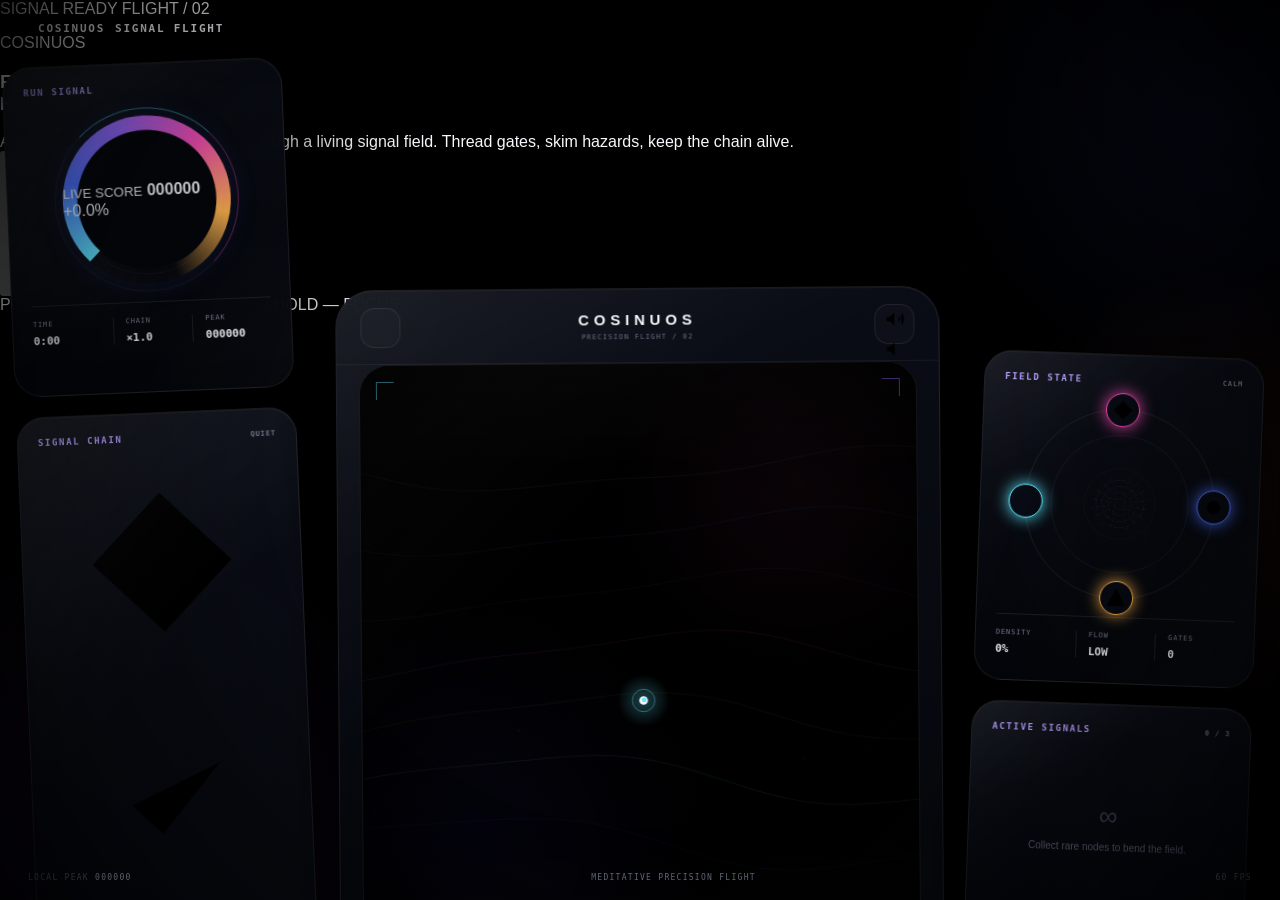
==== commit ea1dcfe1: "Replace dashboard glyphs with consistent SVG icon system" ====
--- a/index.html
+++ b/index.html
@@ -4,28 +4,33 @@
   <meta charset="utf-8">
   <meta name="viewport" content="width=device-width,initial-scale=1,viewport-fit=cover,user-scalable=no">
   <meta name="theme-color" content="#000000">
-  <meta name="description" content="Cosinuos — a meditative precision arcade game.">
-  <title>Cosinuos — Ride the Signal</title>
+  <meta name="description" content="Cosinuos — a meditative precision flight game.">
+  <title>Cosinuos — Signal Flight</title>
   <link rel="stylesheet" href="styles.css">
-  <link rel="stylesheet" href="start-screen.css">
 </head>
 <body>
   <main class="app-shell" id="appShell">
-    <div class="ambient ambient-one" aria-hidden="true"></div>
-    <div class="ambient ambient-two" aria-hidden="true"></div>
-    <div class="ambient ambient-three" aria-hidden="true"></div>
-    <div class="orbit orbit-a" aria-hidden="true"></div>
-    <div class="orbit orbit-b" aria-hidden="true"></div>
+    <div class="ambient ambient-a" aria-hidden="true"></div>
+    <div class="ambient ambient-b" aria-hidden="true"></div>
+    <div class="ambient ambient-c" aria-hidden="true"></div>
+    <div class="global-orbit global-orbit-a" aria-hidden="true"></div>
+    <div class="global-orbit global-orbit-b" aria-hidden="true"></div>
+
+    <header class="page-brand">
+      <span class="brand-mark"><i></i></span>
+      <strong>COSINUOS</strong>
+      <span>SIGNAL FLIGHT</span>
+    </header>
 
     <section class="start-screen" id="startScreen" aria-label="Start Cosinuos">
-      <div class="start-card">
-        <div class="start-topline">
-          <span class="start-status"><i></i> SIGNAL READY</span>
-          <span class="start-version">FLOW / 01</span>
-        </div>
+      <article class="start-card">
+        <header class="start-meta">
+          <span><i></i>SIGNAL READY</span>
+          <span>FLIGHT / 02</span>
+        </header>
 
         <div class="start-art" aria-hidden="true">
-          <div class="start-orbits">
+          <div class="flight-orbit">
             <i></i><i></i><i></i><i></i><i></i><i></i><i></i><i></i><i></i>
             <b></b>
           </div>
@@ -33,37 +38,28 @@
 
         <div class="start-copy">
           <p>COSINUOS</p>
-          <h1>Ride the signal.<br>Miss by millimetres.</h1>
-          <span>A small meditative precision game about flow, focus and passing dangerously close.</span>
+          <h1>Fly the line.<br>Hold the nerve.</h1>
+          <span>A small, meditative precision flight through a living signal field. Thread gates, skim hazards, keep the chain alive.</span>
         </div>
 
-        <button class="start-button" id="startButton" type="button">
-          <span>START</span>
-          <b>→</b>
+        <button class="primary-button" id="startButton" type="button">
+          <span>START FLIGHT</span>
+          <svg viewBox="0 0 24 24" aria-hidden="true"><path d="M5 12h13M13 6l6 6-6 6"/></svg>
         </button>
 
-        <div class="start-controls">
-          <span>POINTER / WASD — MOVE</span>
+        <footer class="start-controls">
+          <span>POINTER / WASD — STEER</span>
           <span>SHIFT / HOLD — FOCUS</span>
-        </div>
-      </div>
+        </footer>
+      </article>
     </section>
 
-    <header class="page-brand">
-      <span class="brand-dot"></span>
-      <span>COSINUOS</span>
-      <small>RIDE THE SIGNAL</small>
-    </header>
-
-    <section class="desk" aria-label="Cosinuos interface">
-      <aside class="side-column side-left" aria-label="Run metrics">
-        <article class="app-card score-card parallax-card" data-depth="0.55">
-          <div class="card-heading">
-            <span>RUN SIGNAL</span>
-            <i class="online-dot"></i>
-          </div>
-          <div class="score-ring" id="scoreRing">
-            <div class="score-ring-copy">
+    <section class="desk" id="desk" aria-label="Cosinuos flight interface">
+      <aside class="side-column side-left" aria-label="Run telemetry">
+        <article class="app-card score-card">
+          <header class="card-heading"><span>RUN SIGNAL</span><i class="status-dot"></i></header>
+          <div class="score-ring">
+            <div>
               <small>LIVE SCORE</small>
               <strong id="scoreValue">000000</strong>
               <span id="scoreDelta">+0.0%</span>
@@ -76,106 +72,93 @@
           </div>
         </article>
 
-        <article class="app-card chain-card parallax-card" data-depth="0.34">
-          <div class="card-heading"><span>SIGNAL CHAIN</span><small id="chainState">QUIET</small></div>
-          <div class="chain-visual" aria-hidden="true">
-            <i class="chain-node node-a"></i>
-            <i class="chain-line line-a"></i>
-            <i class="chain-node node-b"></i>
-            <i class="chain-line line-b"></i>
-            <i class="chain-node node-c"></i>
+        <article class="app-card chain-card">
+          <header class="card-heading"><span>SIGNAL CHAIN</span><small id="chainState">QUIET</small></header>
+          <div class="chain-path" aria-hidden="true">
+            <i class="chain-icon chain-icon-a"><svg viewBox="0 0 24 24"><path d="M12 5l7 7-7 7-7-7z"/></svg></i>
+            <b></b>
+            <i class="chain-icon chain-icon-b"><svg viewBox="0 0 24 24"><path d="M8 12l3 3 6-7"/></svg></i>
+            <b></b>
+            <i class="chain-icon chain-icon-c"><svg viewBox="0 0 24 24"><path d="M12 4l7 15H5z"/></svg></i>
           </div>
-          <div class="meter-copy">
-            <span>RESONANCE</span>
-            <strong id="resonanceValue">0%</strong>
-          </div>
-          <div class="segmented-meter" id="resonanceMeter" aria-label="Resonance meter">
-            <i></i><i></i><i></i><i></i><i></i><i></i><i></i><i></i>
-          </div>
-          <p>Glide close to danger. Contact breaks the chain.</p>
+          <div class="meter-copy"><span>RESONANCE</span><strong id="resonanceValue">0%</strong></div>
+          <div class="segmented-meter" id="resonanceMeter"><i></i><i></i><i></i><i></i><i></i><i></i><i></i><i></i></div>
+          <p>Near misses build the chain. A hit breaks it.</p>
         </article>
       </aside>
 
-      <section class="game-card parallax-card" data-depth="0.18" id="gameCard">
+      <section class="game-card" id="gameCard">
         <header class="game-card-head">
-          <button class="icon-button" id="menuButton" type="button" aria-label="Pause game">
-            <span></span><span></span>
+          <button class="icon-button" id="menuButton" type="button" aria-label="Pause">
+            <svg viewBox="0 0 24 24" aria-hidden="true"><path d="M6 8h12M6 16h8"/></svg>
           </button>
           <div class="game-title">
             <strong>COSINUOS</strong>
-            <small>PRECISION FLOW / 01</small>
+            <small>PRECISION FLIGHT / 02</small>
           </div>
           <button class="icon-button sound-button" id="soundButton" type="button" aria-label="Toggle sound">
-            <span class="sound-wave"></span>
+            <svg class="sound-on" viewBox="0 0 24 24" aria-hidden="true"><path d="M5 10v4h3l4 4V6L8 10H5zM16 9c1 .8 1.5 1.8 1.5 3S17 14.2 16 15M18.5 6.5C20.2 8 21 9.8 21 12s-.8 4-2.5 5.5"/></svg>
+            <svg class="sound-off" viewBox="0 0 24 24" aria-hidden="true"><path d="M5 10v4h3l4 4V6L8 10H5zM16 9l5 6M21 9l-5 6"/></svg>
           </button>
         </header>
 
         <div class="arena-shell" id="arenaShell">
-          <canvas id="world" aria-label="Cosinuos game field"></canvas>
+          <canvas id="world" aria-label="Cosinuos flight field"></canvas>
           <div class="arena-vignette" aria-hidden="true"></div>
           <div class="arena-corners" aria-hidden="true"><i></i><i></i><i></i><i></i></div>
 
-          <section class="game-overlay is-visible" id="gameOverlay" aria-live="polite">
-            <div class="overlay-signal" aria-hidden="true">
-              <i></i><i></i><i></i><i></i><i></i><i></i><i></i><i></i>
-              <b></b>
-            </div>
-            <p class="eyebrow" id="overlayEyebrow">A QUIET SKILL GAME</p>
-            <h1 id="overlayTitle">Follow the curve.<br>Touch nothing.</h1>
-            <p class="overlay-copy" id="overlayCopy">Guide a tiny signal through a living field. Graze hazards to build resonance. Hold focus for precise movement.</p>
-            <div class="final-stats" id="finalStats" hidden>
+          <section class="game-overlay" id="gameOverlay" aria-live="polite">
+            <p class="eyebrow" id="overlayEyebrow">RUN COMPLETE / SIGNAL STORED</p>
+            <h1 id="overlayTitle">The flight ended.<br>The line remains.</h1>
+            <p class="overlay-copy" id="overlayCopy">Precision builds slowly. Return to the current and hold the chain a little longer.</p>
+            <div class="final-stats" id="finalStats">
               <div><small>SCORE</small><strong id="finalScore">0</strong></div>
               <div><small>PEAK CHAIN</small><strong id="finalChain">×1.0</strong></div>
-              <div><small>GRAZES</small><strong id="finalGrazes">0</strong></div>
+              <div><small>GATES</small><strong id="finalGrazes">0</strong></div>
             </div>
-            <button class="launch-button" id="launchButton" type="button">
-              <span id="launchLabel">ENTER THE FLOW</span>
-              <b>→</b>
+            <button class="primary-button compact" id="launchButton" type="button">
+              <span id="launchLabel">FLY AGAIN</span>
+              <svg viewBox="0 0 24 24" aria-hidden="true"><path d="M5 12h13M13 6l6 6-6 6"/></svg>
             </button>
-            <p class="control-note">POINTER / WASD TO STEER · HOLD SHIFT OR POINTER TO FOCUS · SPACE TO PAUSE</p>
           </section>
 
           <div class="pause-pill" id="pausePill" hidden>PAUSED</div>
           <div class="pickup-toast" id="pickupToast" hidden>
-            <i id="pickupIcon">◇</i>
+            <i id="pickupIcon"></i>
             <span><strong id="pickupName">LUCID</strong><small id="pickupDescription">FIELD SLOWS</small></span>
           </div>
         </div>
 
         <footer class="game-card-foot">
-          <div class="focus-readout">
-            <span>FOCUS</span>
-            <div class="focus-track"><i id="focusBar"></i></div>
-            <strong id="focusValue">100</strong>
-          </div>
-          <div class="mode-readout"><i></i><span id="modeValue">DRIFT MODE</span></div>
-          <div class="life-readout" id="lifeReadout" aria-label="Three lives"></div>
+          <div class="focus-readout"><span>FOCUS</span><div class="focus-track"><i id="focusBar"></i></div><strong id="focusValue">100</strong></div>
+          <div class="mode-readout"><i></i><span id="modeValue">CRUISE</span></div>
+          <div class="life-readout" id="lifeReadout" aria-label="Three integrity points"></div>
         </footer>
       </section>
 
-      <aside class="side-column side-right" aria-label="Field information">
-        <article class="app-card field-card parallax-card" data-depth="0.42">
-          <div class="card-heading"><span>FIELD STATE</span><small id="fieldStatus">CALM</small></div>
+      <aside class="side-column side-right" aria-label="Flight information">
+        <article class="app-card field-card">
+          <header class="card-heading"><span>FIELD STATE</span><small id="fieldStatus">FLOWING</small></header>
           <div class="field-orbit" aria-hidden="true">
             <div class="field-core"></div>
-            <i class="field-node field-node-a">◇</i>
-            <i class="field-node field-node-b">○</i>
-            <i class="field-node field-node-c">△</i>
-            <i class="field-node field-node-d">+</i>
+            <i class="field-node field-node-a"><svg viewBox="0 0 24 24"><path d="M12 5l7 7-7 7-7-7z"/></svg></i>
+            <i class="field-node field-node-b"><svg viewBox="0 0 24 24"><circle cx="12" cy="12" r="5"/></svg></i>
+            <i class="field-node field-node-c"><svg viewBox="0 0 24 24"><path d="M12 5l7 13H5z"/></svg></i>
+            <i class="field-node field-node-d"><svg viewBox="0 0 24 24"><path d="M12 6v12M6 12h12"/></svg></i>
           </div>
           <div class="triple-stats compact">
             <div><small>DENSITY</small><strong id="densityValue">0%</strong></div>
             <div><small>FLOW</small><strong id="flowValue">LOW</strong></div>
-            <div><small>GRAZES</small><strong id="grazeValue">0</strong></div>
+            <div><small>GATES</small><strong id="grazeValue">0</strong></div>
           </div>
         </article>
 
-        <article class="app-card effects-card parallax-card" data-depth="0.27">
-          <div class="card-heading"><span>ACTIVE SIGNALS</span><small id="effectCount">0 / 3</small></div>
+        <article class="app-card effects-card">
+          <header class="card-heading"><span>ACTIVE SIGNALS</span><small id="effectCount">0 / 3</small></header>
           <div class="effect-list" id="effectList">
             <div class="effect-empty">
-              <span class="empty-glyph">∞</span>
-              <p>Collect rare nodes to bend the field.</p>
+              <span class="empty-glyph"><svg viewBox="0 0 24 24"><path d="M5 12c2-4 5-4 7 0s5 4 7 0-5-4-7 0-5 4-7 0z"/></svg></span>
+              <p>Collect rare nodes to bend the flow.</p>
             </div>
           </div>
         </article>
@@ -184,12 +167,11 @@
 
     <footer class="page-foot">
       <span>LOCAL PEAK <strong id="highScoreValue">000000</strong></span>
-      <span class="page-foot-center">MEDITATIVE PRECISION ARCADE</span>
+      <span>MEDITATIVE PRECISION FLIGHT</span>
       <span id="fpsValue">60 FPS</span>
     </footer>
   </main>
 
   <script src="game.js" defer></script>
-  <script src="start-screen.js" defer></script>
 </body>
 </html>
